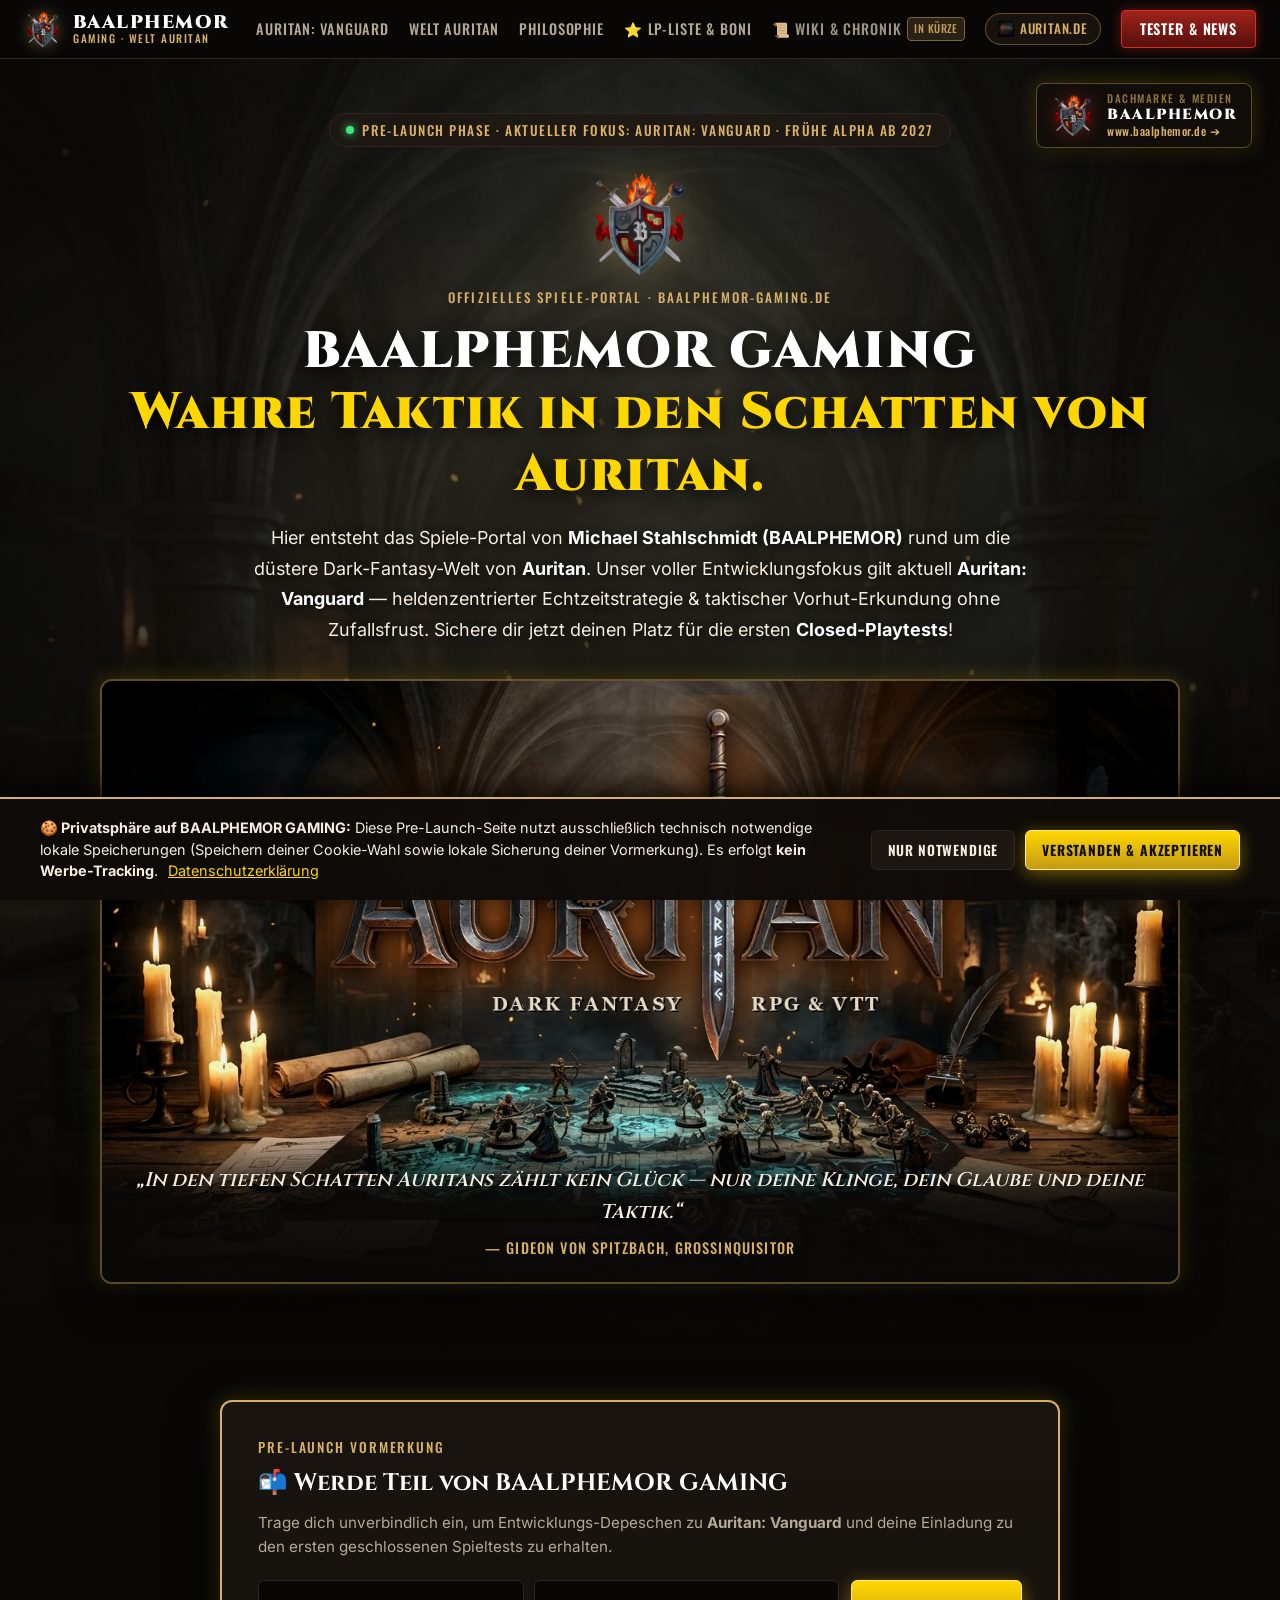
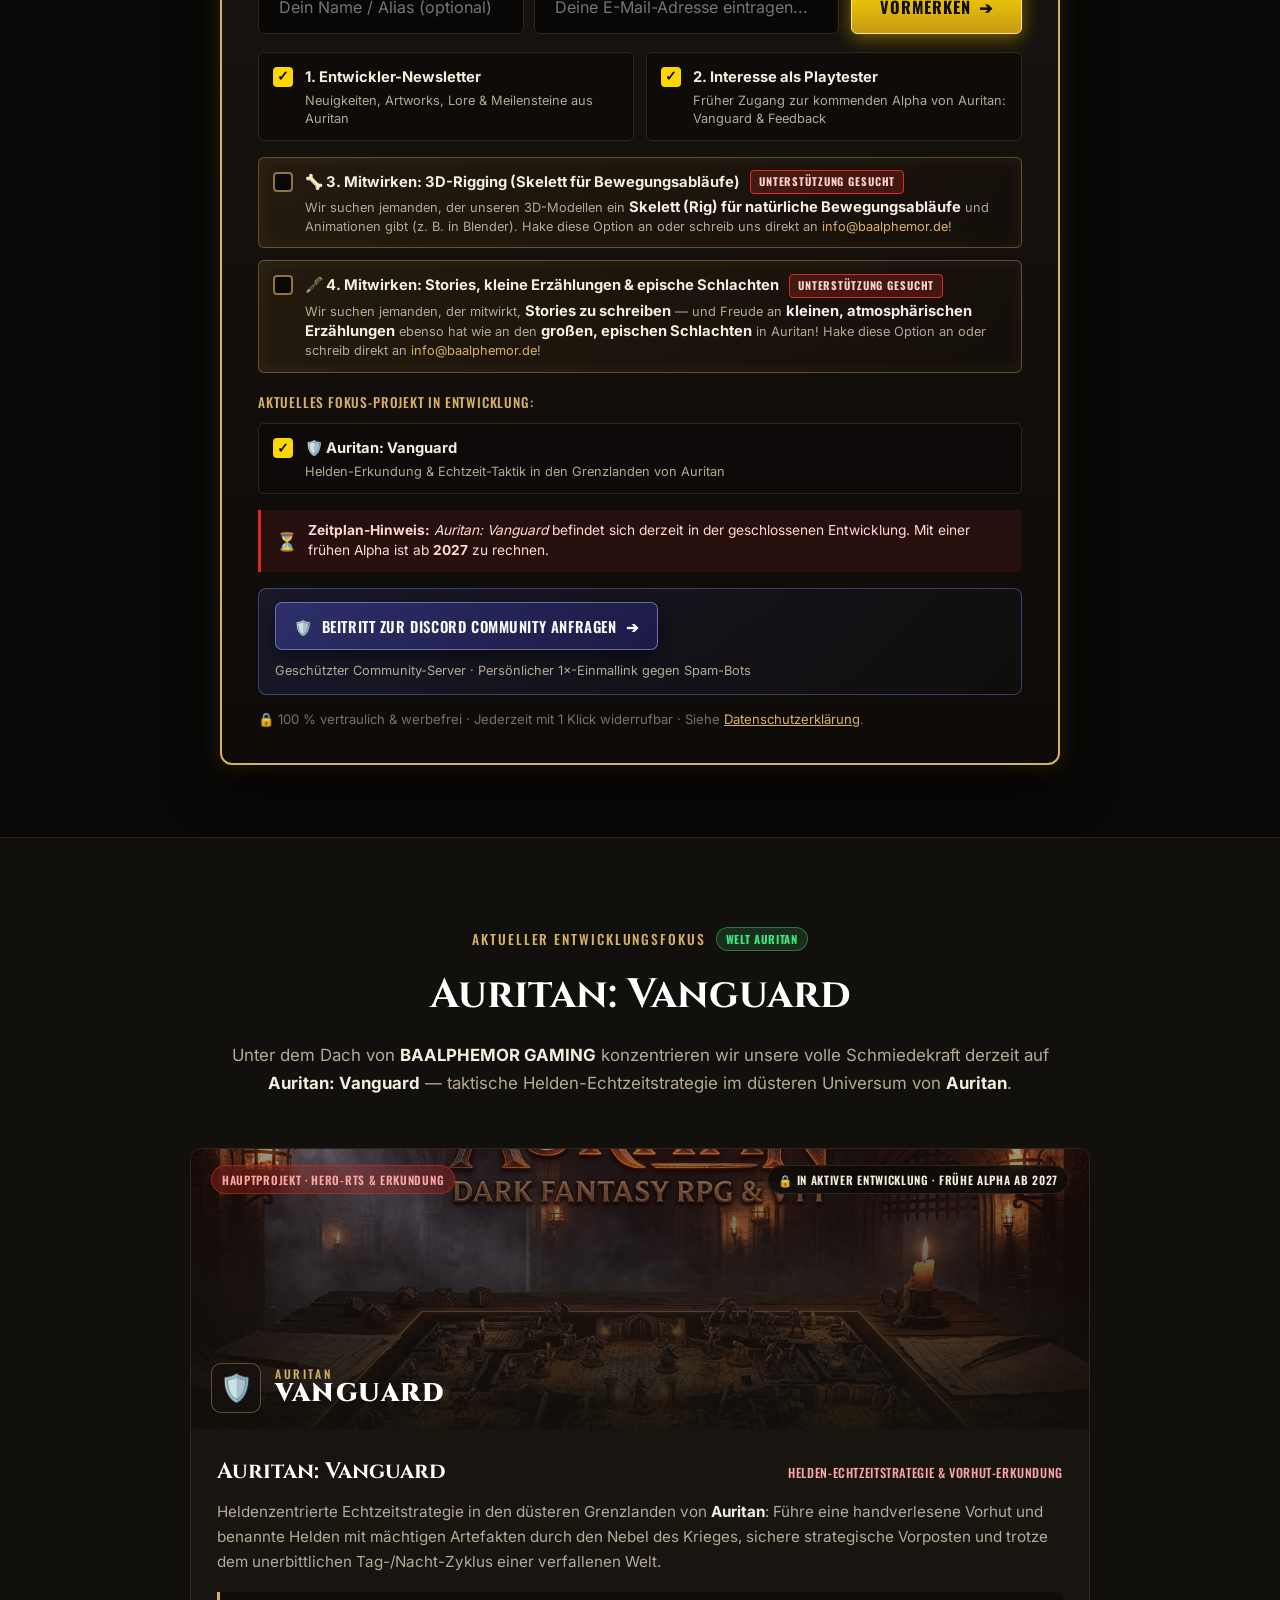
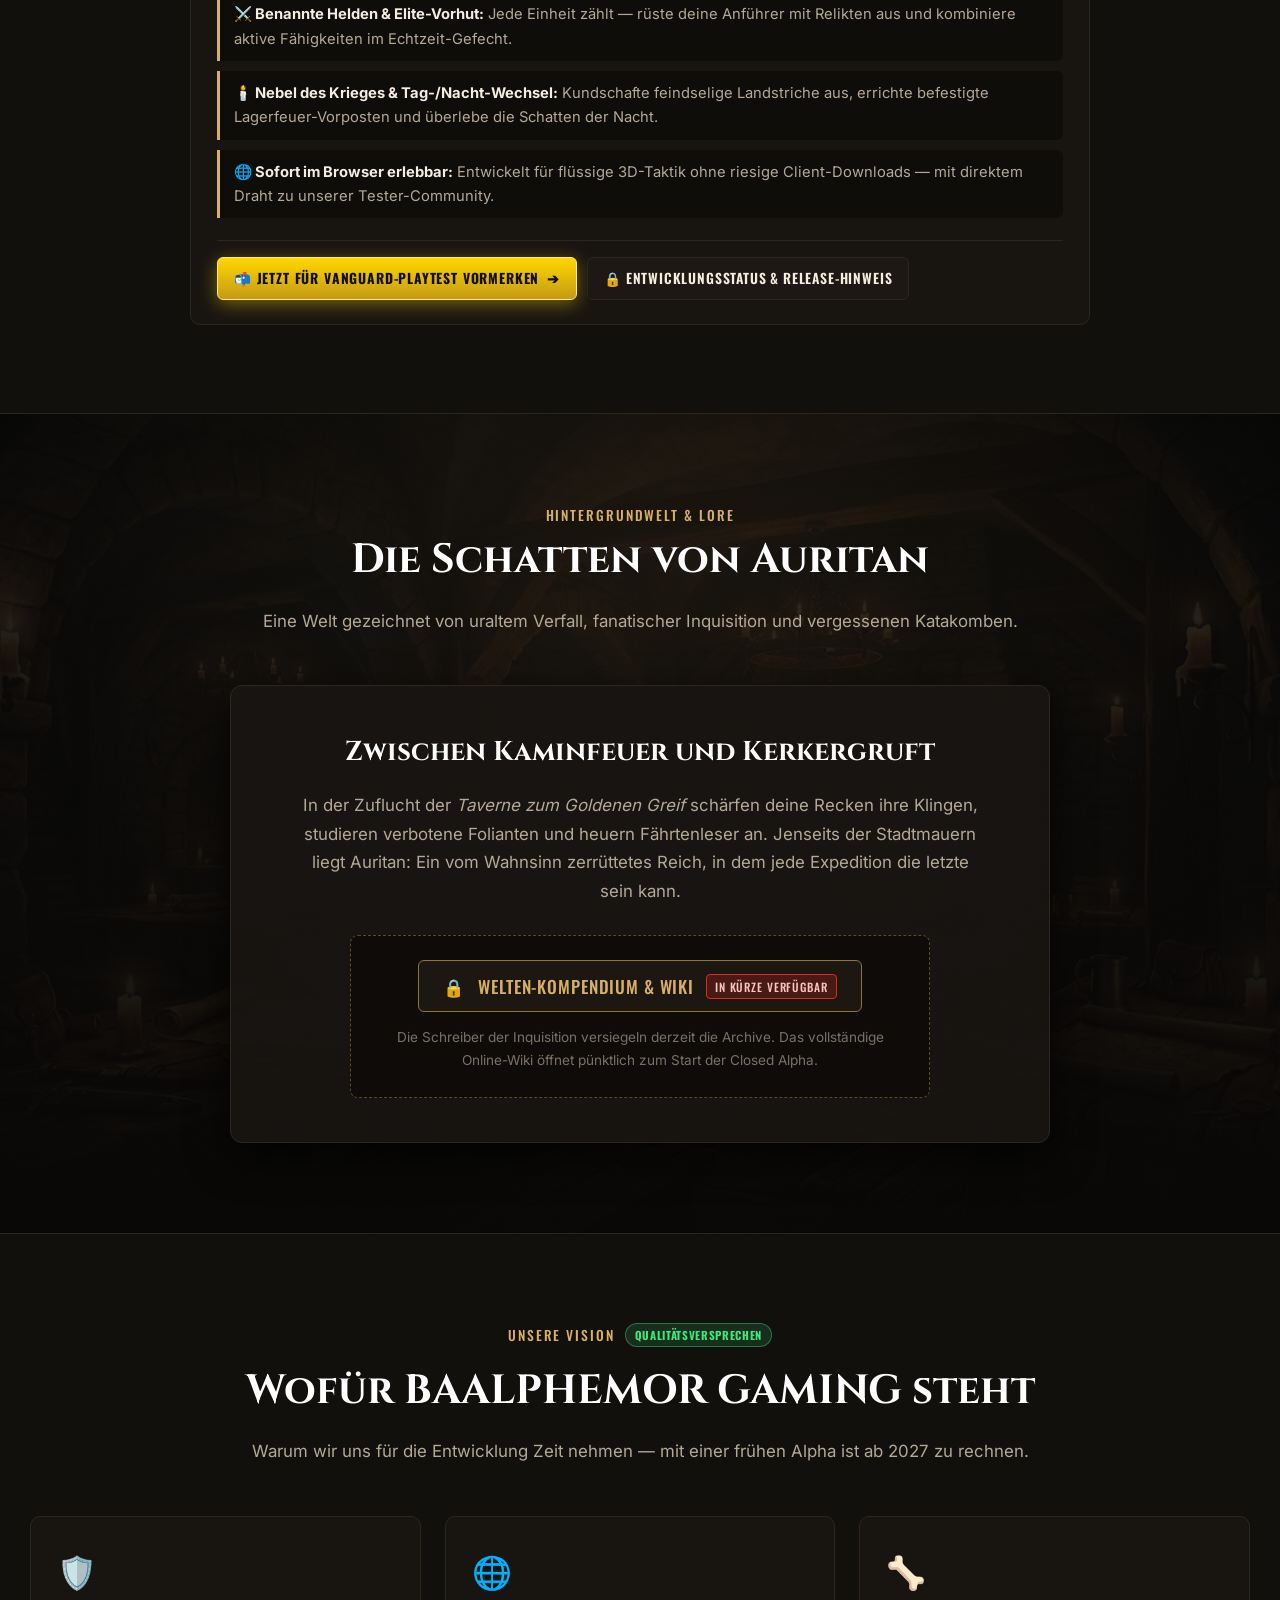
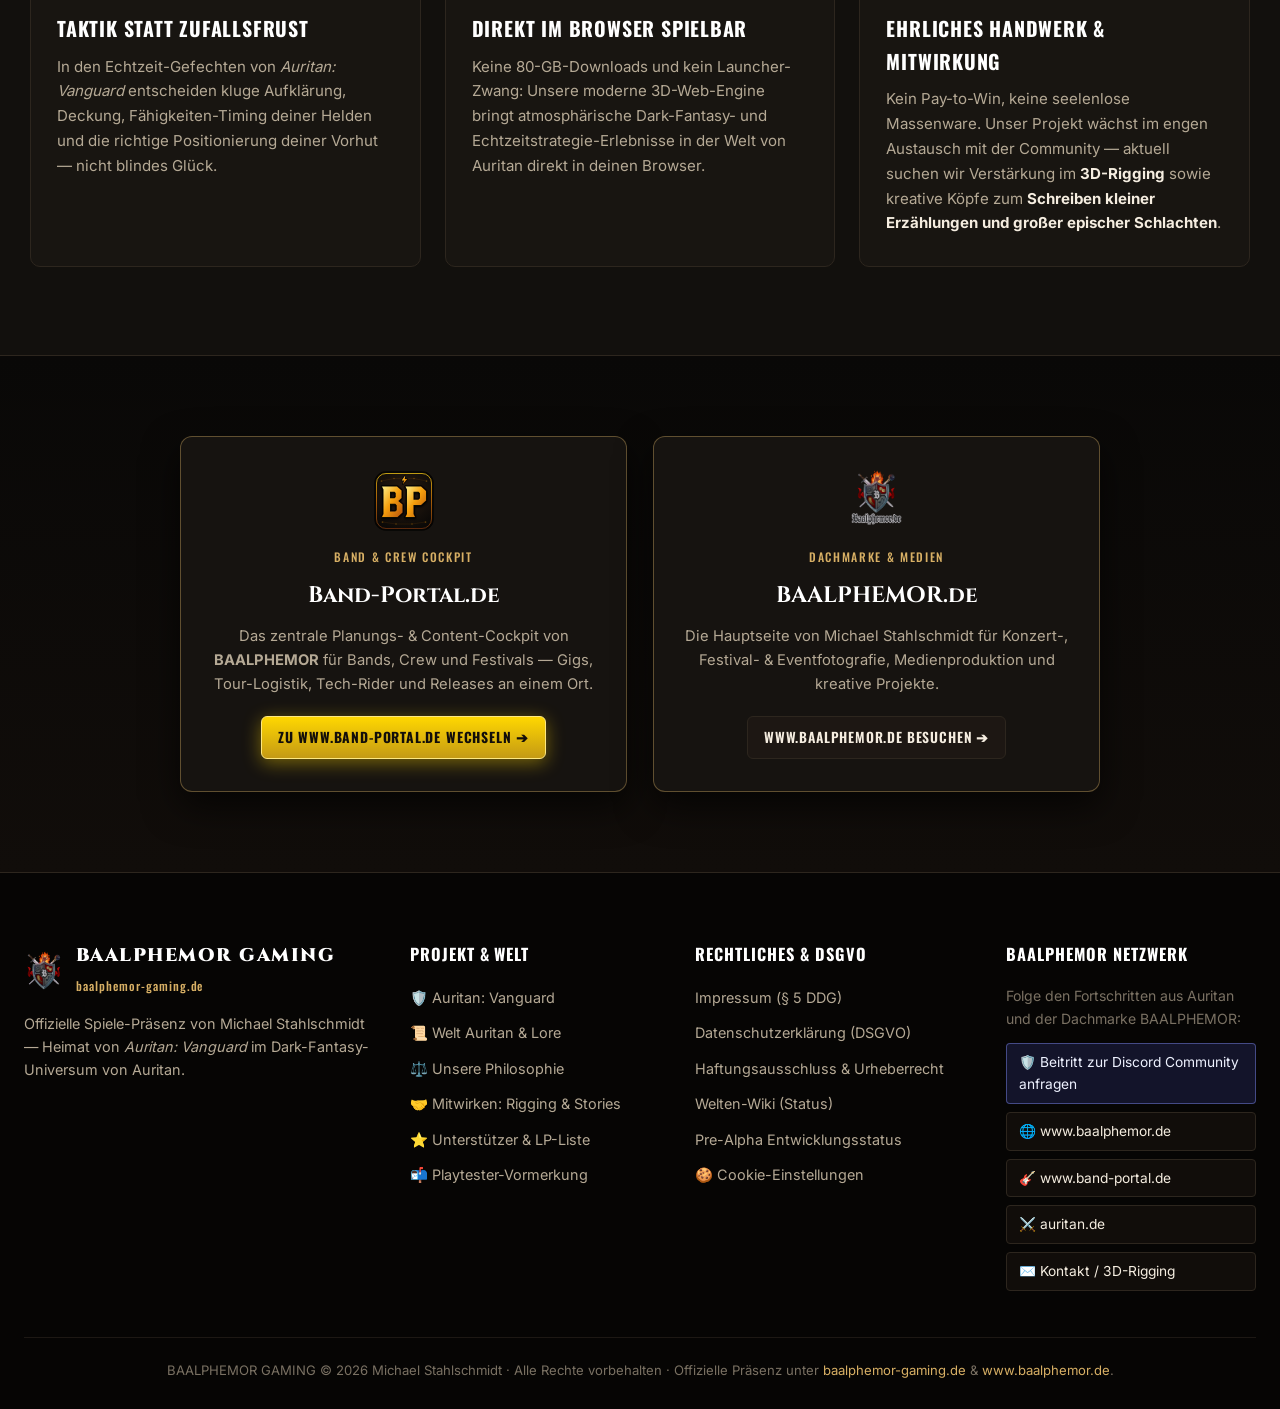
==== index.html @ a12144b7 "legal(ddg-dsgvo): full address, remove defunct EU-ODR, static /impressum & /datenschutz, local fonts" ====
<!DOCTYPE html>
<html lang="de">
<head>
  <meta charset="UTF-8">
  <meta name="viewport" content="width=device-width, initial-scale=1.0">
  <title>BAALPHEMOR GAMING — Offizielles Spiele-Portal | Auritan: Vanguard</title>
  <meta name="description" content="BAALPHEMOR GAMING ist die Indie-Spielemarke von Michael Stahlschmidt. Aktuell in Entwicklung: Auritan: Vanguard — Heldenzentrierte Echtzeitstrategie & Vorhut-Erkundung in der düsteren Welt Auritan. Außerdem gesucht: 3D-Rigging Unterstützung!">
  <meta name="keywords" content="BAALPHEMOR GAMING, BAALPHEMOR, Auritan, Auritan Vanguard, Dark Fantasy, Echtzeitstrategie, Hero-RTS, Taktik, 3D Rigging, Pre-Launch">
  
  <!-- Open Graph / Meta -->
  <meta property="og:type" content="website">
  <meta property="og:url" content="https://baalphemor-gaming.de">
  <meta property="og:title" content="BAALPHEMOR GAMING — Auritan: Vanguard | Dark Fantasy & Taktik">
  <meta property="og:description" content="Heldenzentrierte Echtzeitstrategie & Vorhut-Erkundung im düsteren Dark-Fantasy-Universum von Auritan. Mit einer frühen Alpha ist ab 2027 zu rechnen!">
  <meta property="og:image" content="assets/meta_cover_banner_v2.jpg">

  <link rel="icon" type="image/png" href="assets/balphemor_shield.png">
  <link rel="stylesheet" href="style.css?v=20261027_dc1">
  
  <!-- Google Fonts: Cinzel für Grimdark-Epik, Oswald für Markantes, Inter für Lesbarkeit -->
  <link rel="stylesheet" href="assets/fonts/fonts.css">
</head>
<body>

  <!-- Navigation (im einheitlichen Auritan-Grimdark-Stil) -->
  <header class="site-header">
    <div class="nav-container">
      <a href="#" class="brand-logo" title="BAALPHEMOR GAMING Startseite">
        <img src="assets/balphemor_shield.png" alt="BAALPHEMOR Schild" class="brand-shield-nav">
        <div class="brand-text-wrap">
          <span class="brand-title-main">BAALPHEMOR</span>
          <span class="brand-title-sub">GAMING · WELT AURITAN</span>
        </div>
      </a>

      <nav class="nav-links" id="desktop-nav">
        <a href="#projekte">Auritan: Vanguard</a>
        <a href="#welt">Welt Auritan</a>
        <a href="#vision">Philosophie</a>
        <a href="loyalitaet/">⭐ LP-Liste & Boni</a>
        <a href="#" id="nav-wiki-btn" class="nav-wiki-link" title="Archive noch versiegelt">
          📜 Wiki & Chronik <span class="badge-soon">In Kürze</span>
        </a>
        <a href="https://auritan.de" target="_blank" rel="noopener" class="nav-balphemor-pill" title="Begleitseite zur Welt Auritan öffnen">
          <img src="assets/auritan_logo.png" alt="Auritan" class="nav-pill-shield">
          <span>AURITAN.DE</span>
        </a>
        <a href="#alpha" class="nav-btn-highlight">Tester & News</a>
      </nav>

      <!-- Mobile Hamburger -->
      <button class="mobile-menu-toggle" id="mobile-menu-btn" aria-label="Menü öffnen">
        <span></span><span></span><span></span>
      </button>
    </div>
  </header>

  <!-- Mobile Drawer -->
  <div class="mobile-drawer" id="mobile-drawer">
    <nav class="mobile-nav-links">
      <a href="#projekte" class="mobile-link">🛡️ Auritan: Vanguard (Im Fokus)</a>
      <a href="#welt" class="mobile-link">Welt Auritan</a>
      <a href="#vision" class="mobile-link">Unsere Philosophie</a>
      <a href="loyalitaet/" class="mobile-link">⭐ Unterstützer & LP-Liste</a>
      <a href="#rigging-box" class="mobile-link">🤝 Mitwirken (3D-Rigging & Stories gesucht)</a>
      <a href="#" class="mobile-link" id="mobile-wiki-btn">📜 Wiki & Chronik (In Kürze)</a>
      <a href="https://auritan.de" target="_blank" rel="noopener" class="mobile-link balphemor-special">
        <img src="assets/auritan_logo.png" alt="Auritan" style="width:22px; vertical-align:middle; margin-right:8px;">
        Begleitseite auritan.de ➔
      </a>
      <a href="https://www.baalphemor.de" target="_blank" rel="noopener" class="mobile-link">
        🌐 Dachmarke www.baalphemor.de ➔
      </a>
      <a href="#alpha" class="btn-primary mobile-link" style="text-align:center; margin-top:12px;">Tester werden / Mitwirken</a>
      <a href="https://www.baalphemor.de/discord/?world=gaming&amp;from=baalphemor-gaming.de" target="_blank" rel="noopener noreferrer" class="btn-discord-request mobile-link" style="justify-content:center; margin-top:6px;">
        <span>🛡️ Beitritt zur Discord Community anfragen</span>
        <span class="btn-arrow">➔</span>
      </a>
    </nav>
  </div>

  <main>
    <!-- ========================================================
         HERO SECTION (Auritan-Hintergrundbild & zentrierte Optik)
         ======================================================== -->
    <section class="hero-section">
      <div class="hero-backdrop"></div>
      <div class="hero-overlay"></div>

      <!-- Dezentes, seitliches BAALPHEMOR Dachmarken-Siegel -->
      <aside class="side-balphemor-badge" aria-label="Dachmarke BAALPHEMOR">
        <a href="https://www.baalphemor.de" target="_blank" rel="noopener" class="side-badge-inner" title="Zur Dachmarke www.baalphemor.de">
          <img src="assets/balphemor_shield.png" alt="BAALPHEMOR Siegel" class="side-badge-shield">
          <div class="side-badge-text">
            <span class="side-badge-prefix">DACHMARKE & MEDIEN</span>
            <span class="side-badge-brand">BAALPHEMOR</span>
            <span class="side-badge-url">www.baalphemor.de ➔</span>
          </div>
        </a>
      </aside>

      <div class="hero-content">
        <div class="hero-status-pill">
          <span class="status-dot"></span> Pre-Launch Phase · Aktueller Fokus: Auritan: Vanguard · Frühe Alpha ab 2027
        </div>

        <div class="hero-branding-block">
          <img src="assets/balphemor_shield.png" alt="BAALPHEMOR GAMING Wappen" class="hero-crest-img">
          <p class="hero-kicker">OFFIZIELLES SPIELE-PORTAL · BAALPHEMOR-GAMING.DE</p>
        </div>

        <h1 class="hero-title">
          BAALPHEMOR GAMING<br>
          <span class="text-gold">Wahre Taktik in den Schatten von Auritan.</span>
        </h1>

        <p class="hero-lead">
          Hier entsteht das Spiele-Portal von <strong>Michael Stahlschmidt (BAALPHEMOR)</strong> rund um die düstere Dark-Fantasy-Welt von <strong>Auritan</strong>. 
          Unser voller Entwicklungsfokus gilt aktuell <strong>Auritan: Vanguard</strong> — heldenzentrierter Echtzeitstrategie & taktischer Vorhut-Erkundung ohne Zufallsfrust. 
          Sichere dir jetzt deinen Platz für die ersten <strong>Closed-Playtests</strong>!
        </p>

        <!-- Auritan Showcase Banner jetzt oben im Hero-Bereich (getauscht mit Anmelde-Panel) -->
        <div class="hero-showcase-wrap">
          <div class="showcase-frame">
            <img src="assets/meta_cover_banner_v2.jpg" alt="Auritan Dark Fantasy Showcase Banner" class="showcase-banner-img">
            <div class="showcase-caption">
              <p class="quote-text">„In den tiefen Schatten Auritans zählt kein Glück — nur deine Klinge, dein Glaube und deine Taktik.“</p>
              <span class="quote-author">— Gideon von Spitzbach, Großinquisitor</span>
            </div>
          </div>
        </div>
      </div>
    </section>

    <!-- ========================================================
         PRE-LAUNCH VORMERKUNG PANEL (GETAUSCHT UNTER DAS AURITAN BANNER)
         ======================================================== -->
    <section class="lead-capture-section">
      <div class="section-container">
        <!-- Primary Pre-Launch Vormerkung Box (inkl. 3D-Rigging Suche) -->
        <div class="lead-box" id="alpha">
          <div class="lead-box-header">
            <span class="section-kicker">PRE-LAUNCH VORMERKUNG</span>
            <h2>📬 Werde Teil von BAALPHEMOR GAMING</h2>
            <p>
              Trage dich unverbindlich ein, um Entwicklungs-Depeschen zu <strong>Auritan: Vanguard</strong> und deine Einladung zu den ersten geschlossenen Spieltests zu erhalten.
            </p>
          </div>

          <form class="lead-form" id="portal-signup-form">
            <div class="lead-input-row">
              <div class="lead-input-fields">
                <input type="text" id="portal-name-input" placeholder="Dein Name / Alias (optional)" autocomplete="name" maxlength="120">
                <input type="email" id="portal-email-input" placeholder="Deine E-Mail-Adresse eintragen..." required autocomplete="email">
              </div>
              <input type="text" name="website" id="portal-hp-website" tabindex="-1" autocomplete="off" aria-hidden="true" style="position:absolute; left:-9999px; opacity:0; pointer-events:none;">
              <button type="submit" class="btn-primary">
                <span>Vormerken</span>
                <span class="btn-arrow">➔</span>
              </button>
            </div>

            <!-- Die 2 Haupt-Optionen -->
            <div class="lead-options-grid">
              <label class="lead-option-label">
                <input type="checkbox" name="lead_type" value="Newsletter (Auritan-Depesche)" checked>
                <span class="custom-checkbox"></span>
                <span class="option-content">
                  <strong>1. Entwickler-Newsletter</strong>
                  <span class="option-desc">Neuigkeiten, Artworks, Lore & Meilensteine aus Auritan</span>
                </span>
              </label>

              <label class="lead-option-label">
                <input type="checkbox" name="lead_type" value="Closed-Playtester (Frühe Alpha ab 2027)" checked>
                <span class="custom-checkbox"></span>
                <span class="option-content">
                  <strong>2. Interesse als Playtester</strong>
                  <span class="option-desc">Früher Zugang zur kommenden Alpha von Auritan: Vanguard & Feedback</span>
                </span>
              </label>
            </div>

            <!-- Punkt 3 & 4: Mitwirken gesucht (3D-Rigging & Storywriting) -->
            <div class="rigging-callout-box" id="rigging-box">
              <div class="collab-stack">
                <label class="lead-option-label rigging-option-label">
                  <input type="checkbox" id="opt-rigging" name="lead_type" value="Mitwirken: 3D-Rigging (Skelett & Bewegungsabläufe)">
                  <span class="custom-checkbox"></span>
                  <span class="option-content">
                    <span class="rigging-title-row">
                      <strong>🦴 3. Mitwirken: 3D-Rigging (Skelett für Bewegungsabläufe)</strong>
                      <span class="rigging-badge">UNTERSTÜTZUNG GESUCHT</span>
                    </span>
                    <span class="option-desc">
                      Wir suchen jemanden, der unseren 3D-Modellen ein <strong>Skelett (Rig) für natürliche Bewegungsabläufe</strong> und Animationen gibt (z. B. in Blender). Hake diese Option an oder schreib uns direkt an <a href="mailto:info@baalphemor.de?subject=3D-Rigging%20Unterst%C3%BCtzung%20%E2%80%94%20BAALPHEMOR%20GAMING">info@baalphemor.de</a>!
                    </span>
                  </span>
                </label>

                <label class="lead-option-label rigging-option-label" id="story-box">
                  <input type="checkbox" id="opt-story" name="lead_type" value="Mitwirken: Stories, kleine Erzählungen & epische Schlachten">
                  <span class="custom-checkbox"></span>
                  <span class="option-content">
                    <span class="rigging-title-row">
                      <strong>🖋️ 4. Mitwirken: Stories, kleine Erzählungen & epische Schlachten</strong>
                      <span class="rigging-badge">UNTERSTÜTZUNG GESUCHT</span>
                    </span>
                    <span class="option-desc">
                      Wir suchen jemanden, der mitwirkt, <strong>Stories zu schreiben</strong> — und Freude an <strong>kleinen, atmosphärischen Erzählungen</strong> ebenso hat wie an den <strong>großen, epischen Schlachten</strong> in Auritan! Hake diese Option an oder schreib direkt an <a href="mailto:info@baalphemor.de?subject=Storywriting%20%26%20Erz%C3%A4hlungen%20%E2%80%94%20BAALPHEMOR%20GAMING">info@baalphemor.de</a>!
                    </span>
                  </span>
                </label>
              </div>

              <div class="rigging-details-wrap" id="rigging-details-wrap">
                <input type="text" id="portal-rigging-note" placeholder="Optional: Kurze Notiz (z. B. Blender-Rigging, liebste Story-Themen, Leseprobe oder Portfolio-Link)...">
              </div>
            </div>

            <!-- Aktuelles Fokus-Projekt (weitere Auritan-Titel vorerst ausgeblendet) -->
            <p class="lead-sublabel">Aktuelles Fokus-Projekt in Entwicklung:</p>
            <div class="lead-options-single">
              <!-- VORERST AUSGEBLENDET (für spätere Phasen im Code erhalten):
              <label class="lead-option-label">
                <input type="checkbox" name="game_interest" value="Auritan: Grid of Fate">
                <span class="custom-checkbox"></span>
                <span class="option-content">
                  <strong>⚔️ Auritan: Grid of Fate</strong>
                  <span class="option-desc">Taktisches Hex-Rollenspiel (2W12)</span>
                </span>
              </label>

              <label class="lead-option-label">
                <input type="checkbox" name="game_interest" value="Auritan: Broadside">
                <span class="custom-checkbox"></span>
                <span class="option-content">
                  <strong>⚓ Auritan: Broadside</strong>
                  <span class="option-desc">Eigenständiges Seekriegs- & Flottenspiel</span>
                </span>
              </label>

              <label class="lead-option-label">
                <input type="checkbox" name="game_interest" value="Auritan: Empires">
                <span class="custom-checkbox"></span>
                <span class="option-content">
                  <strong>🏰 Auritan: Empires</strong>
                  <span class="option-desc">4X Imperienbau & Regiments-Schlachten</span>
                </span>
              </label>
              -->

              <label class="lead-option-label">
                <input type="checkbox" name="game_interest" value="Auritan: Vanguard" checked>
                <span class="custom-checkbox"></span>
                <span class="option-content">
                  <strong>🛡️ Auritan: Vanguard</strong>
                  <span class="option-desc">Helden-Erkundung & Echtzeit-Taktik in den Grenzlanden von Auritan</span>
                </span>
              </label>
            </div>

            <div class="tester-timeline-notice">
              <span class="notice-icon">⏳</span>
              <span class="notice-text">
                <strong>Zeitplan-Hinweis:</strong> <em>Auritan: Vanguard</em> befindet sich derzeit in der geschlossenen Entwicklung. Mit einer frühen Alpha ist ab <strong>2027</strong> zu rechnen.
              </span>
            </div>

            <div class="lead-discord-cta-row">
              <a href="https://www.baalphemor.de/discord/?world=gaming&amp;from=baalphemor-gaming.de" target="_blank" rel="noopener noreferrer" id="portal-discord-request-btn" class="btn-discord-request">
                <span class="discord-btn-shield">🛡️</span>
                <span>Beitritt zur Discord Community anfragen</span>
                <span class="btn-arrow">➔</span>
              </a>
              <span class="lead-discord-hint">Geschützter Community-Server · Persönlicher 1×-Einmallink gegen Spam-Bots</span>
            </div>

            <p class="lead-footnote">
              🔒 100 % vertraulich & werbefrei · Jederzeit mit 1 Klick widerrufbar · Siehe <a href="#" class="modal-trigger" data-modal="modal-datenschutz">Datenschutzerklärung</a>.
            </p>
            <div class="lead-feedback" id="portal-lead-feedback" role="alert" aria-live="polite"></div>
          </form>
        </div>
      </div>
    </section>

    <!-- ========================================================
         SECTION 1: FOKUS-SPIEL — AURITAN: VANGUARD
         (Grid of Fate, Broadside & Empires vorerst ausgeblendet)
         ======================================================== -->
    <section class="portfolio-section" id="projekte">
      <div class="section-container">
        <div class="section-header">
          <div class="section-kicker-row">
            <span class="section-kicker">AKTUELLER ENTWICKLUNGSFOKUS</span>
            <span class="status-pill-active">Welt Auritan</span>
          </div>
          <h2>Auritan: Vanguard</h2>
          <p class="section-lead">
            Unter dem Dach von <strong>BAALPHEMOR GAMING</strong> konzentrieren wir unsere volle Schmiedekraft derzeit auf <strong>Auritan: Vanguard</strong> — taktische Helden-Echtzeitstrategie im düsteren Universum von <strong>Auritan</strong>.
          </p>
        </div>

        <div class="games-bento-grid single-focus-grid">
          <!-- VORERST AUSGEBLENDET (Grid of Fate, Broadside & Empires bleiben im Code für später erhalten):

          <article class="game-bento-card is-featured" id="game-grid-of-fate">
            <div class="game-card-visual" style="background-image: url('assets/meta_cover_banner_v2.jpg');">
              <div class="game-visual-overlay"></div>
              <div class="game-top-badges">
                <span class="game-pill pill-gold">PROJEKT #1 · TAKTIK-TTRPG</span>
                <span class="game-pill pill-status">🔒 Pre-Alpha · Frühe Alpha ab 2027</span>
              </div>
              <div class="game-visual-brand">
                <img src="assets/auritan_wordmark_master.png" alt="Auritan: Grid of Fate" class="game-wordmark">
                <span class="game-subtitle-tag">GRID OF FATE</span>
              </div>
            </div>
            <div class="game-card-body">
              <div class="game-title-row">
                <h3>Auritan: Grid of Fate</h3>
                <span class="genre-tag">Grimdark Squad-RPG & Hex-Taktik</span>
              </div>
              <p class="game-desc">
                Das taktische Flaggschiff-Rollenspiel in den Schatten von <strong>Auritan</strong>. Statt chaotischem W20-Zufall entscheidet eine mathematisch balancierte <strong>2W12-Glockenkurve</strong> mit Erfolgsgraden, präziser Positionierung und treuen Gefolgsleuten.
              </p>
              <div class="game-card-actions">
                <a href="https://auritan.de" target="_blank" rel="noopener" class="btn-primary btn-sm">
                  <span>2W12-Probe auf auritan.de testen</span>
                  <span>➔</span>
                </a>
                <a href="#alpha" class="btn-secondary btn-sm">📬 Als Tester vormerken</a>
              </div>
            </div>
          </article>

          <article class="game-bento-card is-featured" id="broadside">
            <div class="game-card-visual visual-nautical" style="background-image: url('assets/auritan_tabletop_clean_bg.jpg');">
              <div class="game-visual-overlay overlay-nautical"></div>
              <div class="game-top-badges">
                <span class="game-pill pill-cyan">PROJEKT #2 · EIGENSTÄNDIGER SEEKRIEG</span>
                <span class="game-pill pill-status">🔒 In Entwicklung · Noch unter Verschluss</span>
              </div>
              <div class="game-visual-brand">
                <div class="broadside-emblem">⚓</div>
                <div class="broadside-title-stack">
                  <span class="broadside-super">AURITAN</span>
                  <span class="broadside-main">BROADSIDE</span>
                </div>
              </div>
            </div>
            <div class="game-card-body">
              <div class="game-title-row">
                <h3>Auritan: Broadside</h3>
                <span class="genre-tag tag-cyan-text">Maritime Flottenschlachten & Seekrieg</span>
              </div>
              <p class="game-desc">
                <strong>Eigenständiges Flottentaktik-Spiel auf den Meeren von Auritan:</strong> Übernimm das Kommando über schwere Linienschiffe, Ramm-Galeeren und Arkan-Kreuzer in intensiven Seegefechten mit donnernden Breitseiten, Wind-Manövern und Kaperkommandos.
              </p>
              <div class="game-card-actions">
                <button type="button" class="btn-secondary btn-sm locked-portal-trigger">🔒 Entwicklungsstatus & Release-Hinweis</button>
                <a href="#alpha" class="btn-outline-gold btn-sm">📬 Für Flotten-Playtest vormerken</a>
              </div>
            </div>
          </article>

          <article class="game-bento-card" id="empires">
            <div class="game-card-visual visual-empires" style="background-image: url('assets/bg_camp_tavern.png');">
              <div class="game-visual-overlay overlay-empires"></div>
              <div class="game-top-badges">
                <span class="game-pill pill-emerald">PROJEKT #3 · 4X STRATEGIE & ARMEEBAU</span>
                <span class="game-pill pill-status">🔒 In Entwicklung · Noch unter Verschluss</span>
              </div>
              <div class="game-visual-brand">
                <div class="broadside-emblem">🏰</div>
                <div class="broadside-title-stack">
                  <span class="broadside-super">AURITAN</span>
                  <span class="broadside-main">EMPIRES</span>
                </div>
              </div>
            </div>
            <div class="game-card-body">
              <div class="game-title-row">
                <h3>Auritan: Empires</h3>
                <span class="genre-tag tag-emerald-text">4X Imperienbau & Regiments-Schlachten</span>
              </div>
              <p class="game-desc">
                Das große Aufbau- und Strategiespiel im <strong>Auritan</strong>-Universum: Lass deine Festungsstädte organisch über die Landkarte wachsen, rüste eigene Regimenter mit Offizieren und Bannern aus und führe sie in taktische Feldschlachten.
              </p>
              <div class="game-card-actions">
                <button type="button" class="btn-secondary btn-sm locked-portal-trigger">🔒 Entwicklungsstatus & Release-Hinweis</button>
                <a href="#alpha" class="btn-outline-gold btn-sm">📬 Für Strategie-Playtest vormerken</a>
              </div>
            </div>
          </article>
          -->

          <!-- AKTIVES HAUPTPROJEKT: AURITAN: VANGUARD -->
          <article class="game-bento-card is-featured vanguard-spotlight-card" id="vanguard">
            <div class="game-card-visual visual-rts" style="background-image: url('assets/meta_cover_banner.png');">
              <div class="game-visual-overlay overlay-crimson"></div>
              <div class="game-top-badges">
                <span class="game-pill pill-crimson">HAUPTPROJEKT · HERO-RTS & ERKUNDUNG</span>
                <span class="game-pill pill-status">🔒 In aktiver Entwicklung · Frühe Alpha ab 2027</span>
              </div>
              <div class="game-visual-brand">
                <div class="broadside-emblem">🛡️</div>
                <div class="broadside-title-stack">
                  <span class="broadside-super">AURITAN</span>
                  <span class="broadside-main">VANGUARD</span>
                </div>
              </div>
            </div>

            <div class="game-card-body">
              <div class="game-title-row">
                <h3>Auritan: Vanguard</h3>
                <span class="genre-tag tag-crimson-text">Helden-Echtzeitstrategie & Vorhut-Erkundung</span>
              </div>
              <p class="game-desc">
                Heldenzentrierte Echtzeitstrategie in den düsteren Grenzlanden von <strong>Auritan</strong>: Führe eine handverlesene Vorhut und benannte Helden mit mächtigen Artefakten durch den Nebel des Krieges, sichere strategische Vorposten und trotze dem unerbittlichen Tag-/Nacht-Zyklus einer verfallenen Welt.
              </p>

              <ul class="vanguard-pillars-list">
                <li><strong>⚔️ Benannte Helden & Elite-Vorhut:</strong> Jede Einheit zählt — rüste deine Anführer mit Relikten aus und kombiniere aktive Fähigkeiten im Echtzeit-Gefecht.</li>
                <li><strong>🕯️ Nebel des Krieges & Tag-/Nacht-Wechsel:</strong> Kundschafte feindselige Landstriche aus, errichte befestigte Lagerfeuer-Vorposten und überlebe die Schatten der Nacht.</li>
                <li><strong>🌐 Sofort im Browser erlebbar:</strong> Entwickelt für flüssige 3D-Taktik ohne riesige Client-Downloads — mit direktem Draht zu unserer Tester-Community.</li>
              </ul>

              <div class="game-card-actions">
                <a href="#alpha" class="btn-primary btn-sm">
                  <span>📬 Jetzt für Vanguard-Playtest vormerken</span>
                  <span>➔</span>
                </a>
                <button type="button" class="btn-secondary btn-sm locked-portal-trigger">
                  🔒 Entwicklungsstatus & Release-Hinweis
                </button>
              </div>
            </div>
          </article>
        </div>
      </div>
    </section>

    <!-- ========================================================
         HINTERGRUNDWELT & LORE (DIE SCHATTEN VON AURITAN)
         ======================================================== -->
    <section class="hub-preview-section" id="welt">
      <div class="section-container">
        <div class="section-header">
          <p class="section-kicker">Hintergrundwelt & Lore</p>
          <h2>Die Schatten von Auritan</h2>
          <p class="section-lead">Eine Welt gezeichnet von uraltem Verfall, fanatischer Inquisition und vergessenen Katakomben.</p>
        </div>

        <div class="hub-preview-card">
          <div class="hub-text">
            <h3>Zwischen Kaminfeuer und Kerkergruft</h3>
            <p>
              In der Zuflucht der <em>Taverne zum Goldenen Greif</em> schärfen deine Recken ihre Klingen, studieren verbotene Folianten und heuern Fährtenleser an. 
              Jenseits der Stadtmauern liegt Auritan: Ein vom Wahnsinn zerrüttetes Reich, in dem jede Expedition die letzte sein kann.
            </p>
            
            <div class="wiki-action-block">
              <button type="button" class="btn-wiki-locked" id="wiki-teaser-btn">
                <span class="lock-icon">🔒</span>
                <span>Welten-Kompendium & Wiki</span>
                <span class="locked-tag">In Kürze verfügbar</span>
              </button>
              <p class="wiki-subtext">Die Schreiber der Inquisition versiegeln derzeit die Archive. Das vollständige Online-Wiki öffnet pünktlich zum Start der Closed Alpha.</p>
            </div>
          </div>
        </div>
      </div>
    </section>

    <!-- ========================================================
         SECTION 3: UNSERE PHILOSOPHIE (WARUM BAALPHEMOR GAMING?)
         ======================================================== -->
    <section class="manifest-section" id="vision">
      <div class="section-container">
        <div class="section-header">
          <div class="section-kicker-row">
            <span class="section-kicker">UNSERE VISION</span>
            <span class="status-pill-active">Qualitätsversprechen</span>
          </div>
          <h2>Wofür BAALPHEMOR GAMING steht</h2>
          <p class="section-lead">
            Warum wir uns für die Entwicklung Zeit nehmen — mit einer frühen Alpha ist ab 2027 zu rechnen.
          </p>
        </div>

        <div class="laws-grid-3">
          <article class="law-card">
            <span class="law-number">🛡️</span>
            <h3>Taktik statt Zufallsfrust</h3>
            <p>
              In den Echtzeit-Gefechten von <em>Auritan: Vanguard</em> entscheiden kluge Aufklärung, Deckung, Fähigkeiten-Timing deiner Helden und die richtige Positionierung deiner Vorhut — nicht blindes Glück.
            </p>
          </article>

          <article class="law-card">
            <span class="law-number">🌐</span>
            <h3>Direkt im Browser spielbar</h3>
            <p>
              Keine 80-GB-Downloads und kein Launcher-Zwang: Unsere moderne 3D-Web-Engine bringt atmosphärische Dark-Fantasy- und Echtzeitstrategie-Erlebnisse in der Welt von Auritan direkt in deinen Browser.
            </p>
          </article>

          <article class="law-card">
            <span class="law-number">🦴</span>
            <h3>Ehrliches Handwerk & Mitwirkung</h3>
            <p>
              Kein Pay-to-Win, keine seelenlose Massenware. Unser Projekt wächst im engen Austausch mit der Community — aktuell suchen wir Verstärkung im <strong>3D-Rigging</strong> sowie kreative Köpfe zum <strong>Schreiben kleiner Erzählungen und großer epischer Schlachten</strong>.
            </p>
          </article>
        </div>
      </div>
    </section>

    <!-- ========================================================
         SECTION 4: DAS BAALPHEMOR ÖKOSYSTEM
         ======================================================== -->
    <section class="umbrella-section">
      <div class="section-container">
        <div class="ecosystem-cards-grid">
          <div class="eco-showcase-card">
            <img src="assets/band_portal_logo.svg" alt="Band-Portal.de" class="eco-card-logo">
            <span class="eco-card-tag">BAND & CREW COCKPIT</span>
            <h3>Band-Portal.de</h3>
            <p>Das zentrale Planungs- & Content-Cockpit von <strong>BAALPHEMOR</strong> für Bands, Crew und Festivals — Gigs, Tour-Logistik, Tech-Rider und Releases an einem Ort.</p>
            <a href="https://www.band-portal.de" target="_blank" rel="noopener" class="btn-primary btn-sm">Zu www.band-portal.de wechseln ➔</a>
          </div>

          <div class="eco-showcase-card">
            <img src="assets/balphemor_de_logo.png" alt="BAALPHEMOR.de" class="eco-card-logo">
            <span class="eco-card-tag">DACHMARKE & MEDIEN</span>
            <h3>BAALPHEMOR.de</h3>
            <p>Die Hauptseite von Michael Stahlschmidt für Konzert-, Festival- & Eventfotografie, Medienproduktion und kreative Projekte.</p>
            <a href="https://www.baalphemor.de" target="_blank" rel="noopener" class="btn-secondary btn-sm">www.baalphemor.de besuchen ➔</a>
          </div>
        </div>
      </div>
    </section>
  </main>

  <!-- ========================================================
       FOOTER MIT RECHTLICHER ABSICHERUNG
       ======================================================== -->
  <footer class="site-footer">
    <div class="footer-container">
      <div class="footer-col brand-col">
        <div class="footer-brand">
          <img src="assets/balphemor_shield.png" alt="BAALPHEMOR GAMING" class="footer-logo">
          <div>
            <span class="footer-brand-title">BAALPHEMOR GAMING</span>
            <span class="footer-brand-sub">baalphemor-gaming.de</span>
          </div>
        </div>
        <p class="footer-tagline">
          Offizielle Spiele-Präsenz von Michael Stahlschmidt — Heimat von <em>Auritan: Vanguard</em> im Dark-Fantasy-Universum von Auritan.
        </p>
      </div>

      <div class="footer-col">
        <h4>Projekt & Welt</h4>
        <ul class="footer-nav">
          <!-- Vorerst ausgeblendet: Grid of Fate, Broadside, Empires -->
          <li><a href="#vanguard">🛡️ Auritan: Vanguard</a></li>
          <li><a href="#welt">📜 Welt Auritan & Lore</a></li>
          <li><a href="#vision">⚖️ Unsere Philosophie</a></li>
          <li><a href="#rigging-box">🤝 Mitwirken: Rigging & Stories</a></li>
          <li><a href="loyalitaet/">⭐ Unterstützer & LP-Liste</a></li>
          <li><a href="#alpha">📬 Playtester-Vormerkung</a></li>
        </ul>
      </div>

      <div class="footer-col">
        <h4>Rechtliches & DSGVO</h4>
        <ul class="footer-nav">
          <li><a href="#" class="modal-trigger" data-modal="modal-impressum">Impressum (§ 5 DDG)</a></li>
          <li><a href="#" class="modal-trigger" data-modal="modal-datenschutz">Datenschutzerklärung (DSGVO)</a></li>
          <li><a href="#" class="modal-trigger" data-modal="modal-disclaimer">Haftungsausschluss & Urheberrecht</a></li>
          <li><a href="#" class="open-wiki-modal-link">Welten-Wiki (Status)</a></li>
          <li><a href="#" class="locked-portal-trigger">Pre-Alpha Entwicklungsstatus</a></li>
          <li><a href="#" id="open-cookie-settings-btn">🍪 Cookie-Einstellungen</a></li>
        </ul>
      </div>

      <div class="footer-col">
        <h4>BAALPHEMOR Netzwerk</h4>
        <p class="footer-subtext">Folge den Fortschritten aus Auritan und der Dachmarke BAALPHEMOR:</p>
        <div class="footer-social-links">
          <a href="https://www.baalphemor.de/discord/?world=gaming&amp;from=baalphemor-gaming.de" target="_blank" rel="noopener noreferrer" class="footer-pill-link footer-pill-discord">🛡️ Beitritt zur Discord Community anfragen</a>
          <a href="https://www.baalphemor.de" target="_blank" rel="noopener" class="footer-pill-link">🌐 www.baalphemor.de</a>
          <a href="https://www.band-portal.de" target="_blank" rel="noopener" class="footer-pill-link">🎸 www.band-portal.de</a>
          <a href="https://auritan.de" target="_blank" rel="noopener" class="footer-pill-link">⚔️ auritan.de</a>
          <a href="mailto:info@baalphemor.de?subject=3D-Rigging%20Unterst%C3%BCtzung%20%E2%80%94%20BAALPHEMOR%20GAMING" class="footer-pill-link">✉️ Kontakt / 3D-Rigging</a>
        </div>
      </div>
    </div>

    <div class="footer-bottom">
      <div class="footer-bottom-inner">
        <p>BAALPHEMOR GAMING © 2026 Michael Stahlschmidt · Alle Rechte vorbehalten · Offizielle Präsenz unter <a href="https://baalphemor-gaming.de">baalphemor-gaming.de</a> & <a href="https://www.baalphemor.de" target="_blank" rel="noopener">www.baalphemor.de</a>.</p>
      </div>
    </div>
  </footer>

  <!-- ========================================================
       MODALS: PRE-LAUNCH HINWEIS, WIKI-ARCHIVE & RECHTLICHES
       ======================================================== -->

  <!-- Modal: Pre-Launch / Noch keine Spiele veröffentlicht -->
  <div class="modal-overlay" id="modal-locked-portal" role="dialog" aria-modal="true" aria-labelledby="modal-locked-title">
    <div class="modal-card">
      <div class="modal-header">
        <h3 id="modal-locked-title">🔒 Auritan: Vanguard noch in der Pre-Launch-Phase</h3>
        <button class="modal-close" aria-label="Schließen">&times;</button>
      </div>
      <div class="modal-body">
        <div style="text-align: center; margin-bottom: 18px;">
          <img src="assets/balphemor_shield.png" alt="BAALPHEMOR Siegel" style="width: 76px; filter: drop-shadow(0 0 12px rgba(232, 194, 122, 0.5));">
        </div>
        <p>
          <strong>Halt ein, Kommandant!</strong> Unser aktuelles Hauptprojekt <strong>Auritan: Vanguard</strong> unter dem Dach von <strong>BAALPHEMOR GAMING</strong> befindet sich derzeit in der geschlossenen Entwicklung und ist noch nicht öffentlich spielbar.
        </p>
        <p style="margin-top: 12px;">
          Mit einer frühen Alpha für ausgewählte Playtester ist ab <strong>2027</strong> zu rechnen. Trage dich jetzt unverbindlich in die Vormerkliste ein, um rechtzeitig deine Einladung zu erhalten!
        </p>
        <div style="text-align:center; margin-top:22px; display:flex; flex-direction:column; align-items:center; gap:10px;">
          <a href="#alpha" class="btn-primary modal-action-btn">Jetzt als Playtester vormerken ➔</a>
          <a href="https://www.baalphemor.de/discord/?world=gaming&amp;from=baalphemor-gaming.de" target="_blank" rel="noopener noreferrer" class="btn-discord-request">
            <span class="discord-btn-shield">🛡️</span>
            <span>Beitritt zur Discord Community anfragen</span>
            <span class="btn-arrow">➔</span>
          </a>
        </div>
      </div>
    </div>
  </div>

  <!-- Modal: Archive von Auritan versiegelt (Wiki & Chronik) -->
  <div class="modal-overlay" id="modal-wiki-notice" role="dialog" aria-modal="true" aria-labelledby="modal-wiki-notice-title">
    <div class="modal-card">
      <div class="modal-header">
        <h3 id="modal-wiki-notice-title">📜 Archive von Auritan versiegelt</h3>
        <button class="modal-close" aria-label="Schließen">&times;</button>
      </div>
      <div class="modal-body">
        <div style="text-align: center; margin-bottom: 20px;">
          <img src="assets/auritan_logo.png" alt="Auritan Siegel" style="width: 80px; filter: drop-shadow(0 0 10px rgba(232, 194, 122, 0.5));">
        </div>
        <p>
          <strong>Halt ein, Wanderer!</strong> Die Folianten und Chroniken der Inquisition werden derzeit von den Archivaren überarbeitet.
        </p>
        <p>
          Das offizielle <strong>Online-Kompendium & Welten-Wiki</strong> zu Helden, Fraktionen, Vorhut-Einheiten, Bestiarium und der Geschichte von <strong>Auritan</strong> wird pünktlich zum Start der <strong>Closed Alpha</strong> freigeschaltet.
        </p>
        <p style="margin-top: 16px;">
          Trage dich in die Vormerkung ein (mit einer frühen Alpha ist ab 2027 zu rechnen), um als einer der Ersten Zugriff auf die Archive zu erhalten.
        </p>
        <div style="text-align:center; margin-top:24px; display:flex; flex-direction:column; align-items:center; gap:10px;">
          <a href="#alpha" class="btn-primary modal-action-btn">Jetzt vormerken ➔</a>
          <a href="https://www.baalphemor.de/discord/?world=gaming&amp;from=baalphemor-gaming.de" target="_blank" rel="noopener noreferrer" class="btn-discord-request">
            <span class="discord-btn-shield">🛡️</span>
            <span>Beitritt zur Discord Community anfragen</span>
            <span class="btn-arrow">➔</span>
          </a>
        </div>
      </div>
    </div>
  </div>

  <!-- Modal 1: Impressum -->
  <div class="modal-overlay" id="modal-impressum" role="dialog" aria-modal="true" aria-labelledby="modal-impressum-title">
    <div class="modal-card">
      <div class="modal-header">
        <h3 id="modal-impressum-title">Impressum</h3>
        <button class="modal-close" aria-label="Schließen">&times;</button>
      </div>
      <div class="modal-body">
        <p class="legal-stand" style="color: var(--text-muted); font-size: 0.9rem; margin-bottom: 1rem;">Stand: 27. Oktober 2026</p>
        <h4>Angaben gemäß § 5 DDG (Digitale-Dienste-Gesetz):</h4>
        <p>
          <strong>Michael Stahlschmidt</strong> (BAALPHEMOR)<br>
          Limbecker Straße 13<br>
          44388 Dortmund<br>
          Deutschland
        </p>

        <h4>Kontakt:</h4>
        <p>
          Telefon: <a href="tel:+491704003003">+49 170 4003003</a><br>
          E-Mail: <a href="mailto:info@baalphemor.de">info@baalphemor.de</a><br>
          Web: <a href="https://www.baalphemor.de" target="_blank" rel="noopener">https://www.baalphemor.de</a><br>
          Gaming-Portal: <a href="https://baalphemor-gaming.de">https://baalphemor-gaming.de</a>
        </p>

        <h4>Umsatzsteuer:</h4>
        <p>
          Kleinunternehmer gemäß § 19 UStG (es wird keine Umsatzsteuer ausgewiesen, sofern nicht ausdrücklich anders angegeben).
        </p>

        <h4>Verantwortlich für den Inhalt nach § 18 Abs. 2 MStV:</h4>
        <p>
          Michael Stahlschmidt<br>
          Limbecker Straße 13<br>
          44388 Dortmund
        </p>

        <h4>Verbraucherstreitbeilegung (§ 36 VSBG):</h4>
        <p>
          Wir sind nicht bereit oder verpflichtet, an Streitbeilegungsverfahren vor einer Verbraucherschlichtungsstelle teilzunehmen.
        </p>
      </div>
    </div>
  </div>

  <!-- Modal 2: Datenschutz (DSGVO) -->
  <div class="modal-overlay" id="modal-datenschutz" role="dialog" aria-modal="true" aria-labelledby="modal-datenschutz-title">
    <div class="modal-card">
      <div class="modal-header">
        <h3 id="modal-datenschutz-title">Datenschutzerklärung (DSGVO)</h3>
        <button class="modal-close" aria-label="Schließen">&times;</button>
      </div>
      <div class="modal-body">
        <p class="legal-stand" style="color: var(--text-muted); font-size: 0.9rem; margin-bottom: 1rem;">Stand: 27. Oktober 2026 · Informationen gemäß Art. 13 & 14 DSGVO</p>

        <h4>1. Verantwortlicher</h4>
        <p>
          Verantwortlicher im Sinne der Datenschutz-Grundverordnung (DSGVO) ist:<br>
          <strong>Michael Stahlschmidt</strong> (BAALPHEMOR)<br>
          Limbecker Straße 13, 44388 Dortmund, Deutschland<br>
          Telefon: <a href="tel:+491704003003">+49 170 4003003</a><br>
          E-Mail: <a href="mailto:info@baalphemor.de">info@baalphemor.de</a>
        </p>

        <h4>2. Hosting & Auslieferung dieser Website</h4>
        <p>
          Diese Pre-Launch-Seite für <strong>BAALPHEMOR GAMING</strong> und die Spielewelt <em>Auritan</em> wird über <strong>GitHub Pages</strong> (GitHub, Inc., USA – EU-US Data Privacy Framework) ausgeliefert; DNS und CDN können über <strong>Cloudflare</strong> (Cloudflare, Inc. / Cloudflare Germany GmbH, München – EU-US Data Privacy Framework) erfolgen.
          Die interaktive Web-App <em>Auritan</em> wird zusätzlich über <strong>Vercel Inc.</strong> (Covina, CA, USA – EU-US Data Privacy Framework & Standardvertragsklauseln) bereitgestellt.
          Beim Aufruf werden technisch erforderliche Verbindungs- und Server-Logdaten verarbeitet.
          Rechtsgrundlage: Art. 6 Abs. 1 lit. f DSGVO.
        </p>

        <h4>3. Zentrale Warteschlange, Alpha-Vormerkung & Newsletter</h4>
        <p>
          Bei freiwilliger Vormerkung, Playtester-Interesse (z. B. 3D-Rigging, Storywriting), Newsletter (z. B. „Die Balurea-Depesche“) oder zentraler Warteschlange verarbeiten wir E-Mail-Adresse, optional Namen, Interessensgebiete und Quelle über das BAALPHEMOR-Backend (Vercel Serverless & verschlüsselte EU-Datenbank <strong>Upstash Redis</strong>, Upstash, Inc., Region Frankfurt/EU).
          Rechtsgrundlage: Art. 6 Abs. 1 lit. a DSGVO. Widerruf und Abmeldung jederzeit per E-Mail an <a href="mailto:info@baalphemor.de">info@baalphemor.de</a> oder Abmeldelink im Newsletter (Art. 7 Abs. 3 DSGVO).
        </p>

        <h4>4. Discord-Community & Einladungs-Warteschlange</h4>
        <p>
          Unter <a href="https://www.baalphemor.de/discord/" target="_blank" rel="noopener">baalphemor.de/discord/</a> (Bot „Titanenwächter“) verarbeiten wir bei freiwilliger Beitrittsanfrage Name/Alias, E-Mail und gewählte Themenwelt für einen persönlichen Einmal-Einladungslink nach manueller Freigabe.
          Rechtsgrundlage: Art. 6 Abs. 1 lit. a & b DSGVO. Ergänzend gelten die Datenschutzbestimmungen der Discord Inc. / Discord Netherlands B.V.
        </p>

        <h4>5. Patreon-Mitgliedschaften & Loyalitäts-Punkte (LP)</h4>
        <p>
          Bei optionaler Patreon-Verknüpfung (Patreon Ireland Limited / Patreon, Inc.) verarbeiten wir Unterstützer-Status, kumulierte LP zur Treue-Rang-/Rabattberechnung sowie nach Opt-in den Anzeigenamen für Credits/Ehrentafeln.
          Rechtsgrundlage: Art. 6 Abs. 1 lit. a & b DSGVO.
        </p>

        <h4>6. Kein Werbe-Tracking & lokale Speicherung</h4>
        <p>
          Kein Google Analytics, kein Meta-Pixel, keine Profiling-Cookies. Technisch notwendige <code>localStorage</code>-Speicherung (§ 25 Abs. 2 Nr. 2 TDDDG) für Cookie-Einwilligung und lokale Vormerkung.
        </p>

        <h4>7. Betroffenenrechte & Aufsichtsbehörde</h4>
        <p>
          Rechte auf Auskunft (Art. 15), Berichtigung (Art. 16), Löschung (Art. 17), Einschränkung (Art. 18), Datenübertragbarkeit (Art. 20) und Widerspruch (Art. 21) DSGVO.
          Beschwerderecht bei der <strong>LDI NRW</strong>, Postfach 20 04 44, 40102 Düsseldorf. Kontakt: <a href="mailto:info@baalphemor.de">info@baalphemor.de</a>.
        </p>
      </div>
    </div>
  </div>

  <!-- Modal 3: Disclaimer -->
  <div class="modal-overlay" id="modal-disclaimer" role="dialog" aria-modal="true" aria-labelledby="modal-disclaimer-title">
    <div class="modal-card">
      <div class="modal-header">
        <h3 id="modal-disclaimer-title">Haftungsausschluss & Urheberrecht</h3>
        <button class="modal-close" aria-label="Schließen">&times;</button>
      </div>
      <div class="modal-body">
        <h4>Marken- & Urheberrecht</h4>
        <p>
          Sämtliche durch Michael Stahlschmidt unter den Marken <strong>BAALPHEMOR</strong>, <strong>BAALPHEMOR GAMING</strong> und <strong>AURITAN</strong> (insbesondere <em>Auritan: Vanguard</em> sowie alle zugehörigen Welten- und Systemkonzepte) erstellten Spielkonzepte, 3D-Modelle, Grafiken, Regelwerke und Texte unterliegen dem deutschen Urheberrecht. Alle Rechte vorbehalten.
        </p>
      </div>
    </div>
  </div>

  <!-- DSGVO Cookie Consent Banner -->
  <div class="cookie-banner" id="cookie-banner" role="region" aria-label="Cookie- und Datenschutzeinstellungen">
    <div class="cookie-content">
      <div class="cookie-text">
        <strong>🍪 Privatsphäre auf BAALPHEMOR GAMING:</strong>
        Diese Pre-Launch-Seite nutzt ausschließlich technisch notwendige lokale Speicherungen (Speichern deiner Cookie-Wahl sowie lokale Sicherung deiner Vormerkung). Es erfolgt <strong>kein Werbe-Tracking</strong>.
        <a href="#" class="modal-trigger cookie-link" data-modal="modal-datenschutz">Datenschutzerklärung</a>
      </div>
      <div class="cookie-buttons">
        <button type="button" id="cookie-necessary-btn" class="btn-secondary btn-sm">Nur Notwendige</button>
        <button type="button" id="cookie-accept-all-btn" class="btn-primary btn-sm">Verstanden & Akzeptieren</button>
      </div>
    </div>
  </div>

  <script src="script.js?v=20261027_dc1"></script>
</body>
</html>
---- style.css ----
/* ========================================================
   BAALPHEMOR GAMING PORTAL (baalphemor-gaming.de)
   Unified Grimdark & Dark Fantasy Aesthetic · Welt Auritan
   ======================================================== */

:root {
  --bg-deep: #090807;
  --bg-surface: #12100d;
  --bg-card: #181511;
  --bg-card-lit: #221d17;
  --gold: #d8b065;
  --gold-bright: #ffd700;
  --gold-dim: #8f7442;
  --blood: #a8241d;
  --blood-bright: #d92d21;
  --cyan: #38bdf8;
  --emerald: #3ee67d;
  --crimson: #f87171;
  --text-primary: #f5ede0;
  --text-muted: #b5a995;
  --text-dim: #7a7163;
  --border-iron: #2d261e;
  --border-gold: rgba(216, 176, 101, 0.38);
  --border-blood: rgba(217, 45, 33, 0.45);
  --font-cinzel: 'Cinzel', Georgia, serif;
  --font-oswald: 'Oswald', 'Arial Narrow', sans-serif;
  --font-inter: 'Inter', -apple-system, BlinkMacSystemFont, sans-serif;
  --glow-gold: 0 0 20px rgba(255, 215, 0, 0.25);
  --glow-blood: 0 0 16px rgba(217, 45, 33, 0.35);
}

* {
  box-sizing: border-box;
  margin: 0;
  padding: 0;
}

html {
  scroll-behavior: smooth;
}

body {
  background-color: var(--bg-deep);
  color: var(--text-primary);
  font-family: var(--font-inter);
  line-height: 1.65;
  overflow-x: hidden;
  -webkit-font-smoothing: antialiased;
}

a {
  color: var(--gold);
  text-decoration: none;
  transition: all 0.2s ease;
}

a:hover {
  color: var(--gold-bright);
}

.text-gold {
  color: var(--gold-bright);
}

/* ========================================================
   NAVIGATION & HEADER (EXAKT NACH AURITAN-VORBILD)
   ======================================================== */
.site-header {
  position: sticky;
  top: 0;
  z-index: 100;
  background: rgba(9, 8, 7, 0.95);
  backdrop-filter: blur(10px);
  border-bottom: 1px solid var(--border-iron);
  padding: 10px 24px;
}

.nav-container {
  max-width: 1280px;
  margin: 0 auto;
  display: flex;
  justify-content: space-between;
  align-items: center;
  gap: 16px;
}

.brand-logo {
  display: flex;
  align-items: center;
  gap: 11px;
}

.brand-shield-nav {
  width: 38px;
  height: 38px;
  object-fit: contain;
  filter: drop-shadow(0 0 8px rgba(216, 176, 101, 0.45));
}

.brand-text-wrap {
  display: flex;
  flex-direction: column;
  line-height: 1.08;
}

.brand-title-main {
  font-family: var(--font-cinzel);
  font-size: 1.15rem;
  font-weight: 900;
  letter-spacing: 0.08em;
  color: #fff;
}

.brand-title-sub {
  font-family: var(--font-oswald);
  font-size: 0.68rem;
  letter-spacing: 0.14em;
  color: var(--gold);
  text-transform: uppercase;
}

.nav-links {
  display: flex;
  align-items: center;
  gap: 20px;
}

.nav-links a {
  font-family: var(--font-oswald);
  text-transform: uppercase;
  font-size: 0.9rem;
  letter-spacing: 0.06em;
  color: var(--text-muted);
}

.nav-links a:hover {
  color: var(--gold-bright);
}

.nav-wiki-link {
  display: inline-flex;
  align-items: center;
  gap: 6px;
  opacity: 0.88;
}

.badge-soon {
  background: rgba(216, 176, 101, 0.18);
  border: 1px solid var(--gold-dim);
  color: var(--gold);
  font-size: 0.68rem;
  padding: 2px 6px;
  border-radius: 4px;
  text-transform: uppercase;
  letter-spacing: 0.04em;
}

.nav-balphemor-pill {
  display: inline-flex;
  align-items: center;
  gap: 6px;
  background: rgba(30, 24, 18, 0.72);
  border: 1px solid var(--border-gold);
  border-radius: 20px;
  padding: 4px 12px;
  font-family: var(--font-oswald) !important;
  font-size: 0.82rem !important;
  color: var(--gold) !important;
  transition: all 0.25s ease;
}

.nav-balphemor-pill:hover {
  background: rgba(216, 176, 101, 0.15);
  box-shadow: 0 0 12px rgba(216, 176, 101, 0.3);
  transform: translateY(-1px);
}

.nav-pill-shield {
  width: 16px;
  height: 16px;
  object-fit: contain;
}

.nav-btn-highlight {
  background: linear-gradient(180deg, rgba(168, 36, 29, 0.95), rgba(90, 16, 12, 0.95));
  border: 1px solid var(--blood-bright) !important;
  color: #fff !important;
  padding: 6px 18px;
  border-radius: 4px;
  font-weight: 600;
  box-shadow: 0 0 12px rgba(217, 45, 33, 0.4);
}

.nav-btn-highlight:hover {
  background: var(--blood-bright) !important;
  box-shadow: 0 0 20px rgba(217, 45, 33, 0.7);
  transform: translateY(-1px);
}

/* Mobile Toggle & Drawer */
.mobile-menu-toggle {
  display: none;
  background: transparent;
  border: none;
  cursor: pointer;
  padding: 8px;
}

.mobile-menu-toggle span {
  display: block;
  width: 24px;
  height: 2px;
  background: var(--gold);
  margin: 5px 0;
  transition: 0.2s;
}

.mobile-drawer {
  display: none;
  background: var(--bg-surface);
  border-bottom: 2px solid var(--border-iron);
  padding: 20px 24px;
}

.mobile-drawer.is-open {
  display: block;
}

.mobile-nav-links {
  display: flex;
  flex-direction: column;
  gap: 14px;
}

.mobile-link {
  font-family: var(--font-oswald);
  font-size: 1.02rem;
  text-transform: uppercase;
  color: var(--text-primary);
  padding-bottom: 8px;
  border-bottom: 1px solid rgba(45, 38, 30, 0.6);
}

/* ========================================================
   HERO SECTION (AURITAN HINTERGRUNDBILD & OPTISCHE AUSRICHTUNG)
   ======================================================== */
.hero-section {
  position: relative;
  min-height: 92vh;
  display: flex;
  align-items: center;
  justify-content: center;
  padding: 54px 24px 72px;
  text-align: center;
  background: radial-gradient(circle at 50% 25%, rgba(216, 176, 101, 0.12) 0%, transparent 65%),
              linear-gradient(180deg, rgba(9, 8, 7, 0.42) 0%, rgba(9, 8, 7, 0.98) 100%),
              url('assets/auritan_tabletop_clean_bg.jpg') center / cover no-repeat;
}

.hero-overlay {
  position: absolute;
  inset: 0;
  background: radial-gradient(circle at 50% 50%, transparent 38%, rgba(9, 8, 7, 0.86) 90%);
  pointer-events: none;
}

/* Dezentes, seitliches BAALPHEMOR Siegel */
.side-balphemor-badge {
  position: absolute;
  top: 24px;
  right: 28px;
  z-index: 10;
}

.side-badge-inner {
  display: flex;
  align-items: center;
  gap: 12px;
  background: rgba(18, 14, 11, 0.88);
  border: 1px solid var(--border-gold);
  border-radius: 8px;
  padding: 8px 14px;
  text-align: left;
  box-shadow: 0 4px 18px rgba(0, 0, 0, 0.6), var(--glow-gold);
  transition: all 0.25s ease;
  backdrop-filter: blur(6px);
}

.side-badge-inner:hover {
  border-color: var(--gold-bright);
  background: rgba(28, 22, 17, 0.96);
  transform: translateY(-2px);
  box-shadow: 0 6px 24px rgba(255, 215, 0, 0.35);
}

.side-badge-shield {
  width: 44px;
  height: 44px;
  object-fit: contain;
  filter: drop-shadow(0 0 10px rgba(217, 45, 33, 0.45));
}

.side-badge-text {
  display: flex;
  flex-direction: column;
  line-height: 1.25;
}

.side-badge-prefix {
  font-family: var(--font-oswald);
  font-size: 0.68rem;
  letter-spacing: 0.14em;
  color: var(--gold-dim);
  text-transform: uppercase;
}

.side-badge-brand {
  font-family: var(--font-cinzel);
  font-size: 0.92rem;
  font-weight: 900;
  letter-spacing: 0.1em;
  color: #fff;
}

.side-badge-url {
  font-family: var(--font-oswald);
  font-size: 0.74rem;
  color: var(--gold);
  letter-spacing: 0.04em;
}

.hero-content {
  position: relative;
  z-index: 2;
  max-width: 1120px;
  margin: 0 auto;
  width: 100%;
}

.hero-showcase-wrap {
  max-width: 1080px;
  margin: 8px auto 0;
}

.lead-capture-section {
  padding: 44px 24px 72px;
  background: var(--bg-deep);
}

#alpha,
#rigging-box,
#projekte,
#vanguard,
#welt,
#vision {
  scroll-margin-top: 84px;
}

.hero-status-pill {
  display: inline-flex;
  align-items: center;
  gap: 8px;
  font-family: var(--font-oswald);
  font-size: 0.84rem;
  text-transform: uppercase;
  letter-spacing: 0.11em;
  color: var(--gold);
  background: rgba(30, 24, 18, 0.85);
  border: 1px solid var(--border-iron);
  padding: 5px 16px;
  border-radius: 20px;
  margin-bottom: 22px;
}

.status-dot {
  width: 8px;
  height: 8px;
  background: var(--emerald);
  border-radius: 50%;
  box-shadow: 0 0 8px var(--emerald);
  flex-shrink: 0;
}

.hero-branding-block {
  display: flex;
  flex-direction: column;
  align-items: center;
  gap: 10px;
  margin-bottom: 12px;
}

.hero-crest-img {
  width: 108px;
  height: 108px;
  object-fit: contain;
  filter: drop-shadow(0 0 24px rgba(216, 176, 101, 0.45));
  animation: crestFloat 4s ease-in-out infinite alternate;
}

@keyframes crestFloat {
  0% { transform: translateY(0); filter: drop-shadow(0 0 18px rgba(216, 176, 101, 0.35)); }
  100% { transform: translateY(-4px); filter: drop-shadow(0 0 30px rgba(255, 215, 0, 0.6)); }
}

.hero-kicker {
  font-family: var(--font-oswald);
  font-size: 0.82rem;
  letter-spacing: 0.16em;
  color: var(--gold);
  text-transform: uppercase;
}

.hero-title {
  font-family: var(--font-cinzel);
  font-size: clamp(1.9rem, 4.4vw, 3.2rem);
  font-weight: 900;
  line-height: 1.2;
  letter-spacing: 0.03em;
  color: #fff;
  margin-bottom: 18px;
  text-shadow: 0 4px 18px rgba(0, 0, 0, 0.9);
}

.hero-lead {
  font-size: 1.12rem;
  color: var(--text-primary);
  max-width: 780px;
  margin: 0 auto 34px;
  line-height: 1.7;
  text-shadow: 0 2px 8px rgba(0, 0, 0, 0.75);
}

.hero-lead strong {
  color: #fff;
}

/* ========================================================
   PRE-LAUNCH VORMERKUNG BOX & 3D-RIGGING CALLOUT (BILD 1)
   ======================================================== */
.lead-box {
  background: linear-gradient(180deg, rgba(26, 21, 16, 0.96) 0%, rgba(14, 11, 9, 0.97) 100%);
  border: 2px solid var(--gold);
  border-radius: 12px;
  padding: 32px 36px;
  box-shadow: 0 16px 50px rgba(0, 0, 0, 0.85), var(--glow-gold);
  text-align: left;
  max-width: 840px;
  margin: 0 auto;
}

.lead-box-header {
  margin-bottom: 20px;
}

.lead-box-header h2 {
  font-family: var(--font-cinzel);
  font-size: 1.48rem;
  color: #fff;
  margin: 4px 0 8px;
}

.lead-box-header p {
  font-size: 0.95rem;
  color: var(--text-muted);
  line-height: 1.6;
}

.lead-input-row {
  display: flex;
  gap: 12px;
  flex-wrap: wrap;
  align-items: stretch;
  margin-bottom: 18px;
  position: relative;
}

.lead-input-fields {
  flex: 1 1 280px;
  display: grid;
  grid-template-columns: 1fr;
  gap: 10px;
}

@media (min-width: 720px) {
  .lead-input-fields {
    grid-template-columns: 1fr 1.15fr;
  }
}

.lead-input-fields input,
.lead-input-row input[type="email"] {
  width: 100%;
  padding: 14px 20px;
  background: rgba(8, 7, 5, 0.95);
  border: 1px solid var(--border-iron);
  border-radius: 6px;
  color: #fff;
  font-size: 1rem;
  font-family: var(--font-inter);
  outline: none;
  transition: all 0.2s ease;
  box-sizing: border-box;
}

.lead-input-fields input:focus,
.lead-input-row input[type="email"]:focus {
  border-color: var(--gold-bright);
  box-shadow: 0 0 12px rgba(255, 215, 0, 0.35);
}

.lead-input-row .btn-primary {
  flex: 0 0 auto;
  align-self: center;
  min-height: 52px;
}

.lead-options-grid {
  display: grid;
  grid-template-columns: 1fr 1fr;
  gap: 12px;
  margin-bottom: 16px;
}

.lead-options-single {
  display: grid;
  grid-template-columns: 1fr;
  gap: 12px;
  margin-bottom: 16px;
}

.lead-sublabel {
  font-family: var(--font-oswald);
  font-size: 0.84rem;
  letter-spacing: 0.06em;
  text-transform: uppercase;
  color: var(--gold);
  margin: 4px 0 10px;
}

.lead-option-label {
  display: flex;
  align-items: flex-start;
  gap: 12px;
  background: rgba(12, 10, 8, 0.76);
  border: 1px solid var(--border-iron);
  border-radius: 6px;
  padding: 12px 14px;
  cursor: pointer;
  transition: all 0.2s ease;
}

.lead-option-label:hover {
  border-color: var(--gold-dim);
  background: rgba(22, 18, 14, 0.9);
}

.lead-option-label input[type="checkbox"] {
  display: none;
}

.custom-checkbox {
  width: 20px;
  height: 20px;
  border: 2px solid var(--gold-dim);
  border-radius: 4px;
  background: rgba(8, 7, 5, 0.92);
  display: inline-flex;
  align-items: center;
  justify-content: center;
  flex-shrink: 0;
  margin-top: 2px;
  transition: all 0.2s ease;
}

.lead-option-label input[type="checkbox"]:checked + .custom-checkbox {
  background: var(--gold-bright);
  border-color: var(--gold-bright);
}

.lead-option-label input[type="checkbox"]:checked + .custom-checkbox::after {
  content: '✓';
  color: #120e0a;
  font-weight: 900;
  font-size: 0.85rem;
}

.option-content {
  display: flex;
  flex-direction: column;
}

.option-content strong {
  font-size: 0.92rem;
  color: var(--text-primary);
}

.option-desc {
  font-size: 0.8rem;
  color: var(--text-muted);
  line-height: 1.4;
  margin-top: 3px;
}

/* 3D-Rigging & Storywriting Callout Box */
.rigging-callout-box {
  margin-bottom: 18px;
}

.collab-stack {
  display: flex;
  flex-direction: column;
  gap: 12px;
}

.rigging-option-label {
  background: linear-gradient(135deg, rgba(38, 28, 16, 0.92) 0%, rgba(20, 15, 11, 0.95) 100%);
  border: 1px solid var(--border-gold);
  box-shadow: inset 0 0 18px rgba(216, 176, 101, 0.08);
}

.rigging-option-label:hover {
  border-color: var(--gold-bright);
  box-shadow: 0 0 16px rgba(216, 176, 101, 0.22);
}

.rigging-title-row {
  display: flex;
  align-items: center;
  gap: 10px;
  flex-wrap: wrap;
}

.rigging-badge {
  font-family: var(--font-oswald);
  font-size: 0.68rem;
  font-weight: 700;
  letter-spacing: 0.08em;
  text-transform: uppercase;
  padding: 2px 8px;
  border-radius: 4px;
  background: rgba(217, 45, 33, 0.22);
  border: 1px solid var(--blood-bright);
  color: #ffd0ca;
}

.rigging-details-wrap {
  display: none;
  margin-top: 8px;
}

.rigging-details-wrap.is-visible {
  display: block;
}

.rigging-details-wrap input {
  width: 100%;
  padding: 11px 14px;
  background: rgba(8, 7, 5, 0.95);
  border: 1px solid var(--border-gold);
  border-radius: 6px;
  color: #fff;
  font-size: 0.9rem;
  font-family: var(--font-inter);
  outline: none;
}

.rigging-details-wrap input:focus {
  border-color: var(--gold-bright);
}

/* Tester-Zeitplan Hinweis */
.tester-timeline-notice {
  display: flex;
  align-items: center;
  gap: 10px;
  background: rgba(168, 36, 29, 0.14);
  border-left: 3px solid var(--blood-bright);
  padding: 11px 15px;
  border-radius: 0 4px 4px 0;
  margin-top: 4px;
  margin-bottom: 10px;
}

.tester-timeline-notice .notice-icon {
  font-size: 1.1rem;
}

.tester-timeline-notice .notice-text {
  font-size: 0.86rem;
  color: #ffd8d4;
  line-height: 1.45;
}

.lead-footnote {
  font-size: 0.82rem;
  color: var(--text-dim);
  margin-top: 10px;
}

.lead-footnote a {
  text-decoration: underline;
}

.lead-feedback {
  margin-top: 16px;
  padding: 14px 16px;
  border-radius: 6px;
  font-size: 0.94rem;
  display: none;
  background: rgba(34, 84, 45, 0.38);
  border: 1px solid #3ee67d;
  color: #d1fae5;
  line-height: 1.55;
}

/* ========================================================
   BUTTONS
   ======================================================== */
.btn-primary,
.btn-secondary,
.btn-outline-gold {
  display: inline-flex;
  align-items: center;
  justify-content: center;
  gap: 8px;
  border-radius: 6px;
  font-family: var(--font-oswald);
  text-transform: uppercase;
  letter-spacing: 0.06em;
  cursor: pointer;
  transition: all 0.25s ease;
}

.btn-primary {
  padding: 14px 28px;
  background: linear-gradient(180deg, #ffd700 0%, #c49a15 100%);
  border: 1px solid #ffe880;
  color: #120e0a !important;
  font-size: 1.02rem;
  font-weight: 700;
  box-shadow: 0 4px 18px rgba(255, 215, 0, 0.42);
}

.btn-primary:hover {
  transform: translateY(-2px);
  box-shadow: 0 6px 24px rgba(255, 215, 0, 0.68);
  filter: brightness(1.08);
  color: #120e0a !important;
}

.btn-arrow {
  transition: transform 0.2s ease;
}

.btn-primary:hover .btn-arrow {
  transform: translateX(4px);
}

.btn-secondary {
  padding: 12px 22px;
  background: rgba(30, 25, 20, 0.88);
  border: 1px solid var(--border-iron);
  color: var(--text-primary);
  font-size: 0.94rem;
  font-weight: 600;
}

.btn-secondary:hover {
  border-color: var(--gold);
  color: #fff;
  background: rgba(45, 38, 30, 0.96);
}

.btn-outline-gold {
  padding: 12px 20px;
  background: transparent;
  border: 1px solid var(--border-gold);
  color: var(--gold);
  font-size: 0.92rem;
  font-weight: 600;
}

.btn-outline-gold:hover {
  border-color: var(--gold-bright);
  background: rgba(216, 176, 101, 0.12);
  color: var(--gold-bright);
}

.btn-sm {
  padding: 9px 16px;
  font-size: 0.86rem;
}

/* ========================================================
   CINEMATIC SHOWCASE BANNER (BILD 3)
   ======================================================== */
.cinematic-showcase {
  padding: 44px 24px;
  background: var(--bg-deep);
}

.section-container {
  max-width: 1220px;
  margin: 0 auto;
}

.showcase-frame {
  position: relative;
  border: 2px solid var(--border-gold);
  border-radius: 12px;
  overflow: hidden;
  box-shadow: 0 16px 40px rgba(0, 0, 0, 0.82), var(--glow-gold);
}

.showcase-banner-img {
  width: 100%;
  height: auto;
  display: block;
  filter: contrast(1.05) brightness(0.95);
}

.showcase-caption {
  position: absolute;
  bottom: 0;
  left: 0;
  right: 0;
  background: linear-gradient(180deg, transparent 0%, rgba(9, 8, 7, 0.92) 50%, rgba(9, 8, 7, 0.98) 100%);
  padding: 40px 30px 20px;
  text-align: center;
}

.quote-text {
  font-family: var(--font-cinzel);
  font-size: 1.24rem;
  color: var(--text-primary);
  font-style: italic;
  margin-bottom: 6px;
  text-shadow: 0 2px 10px rgba(0, 0, 0, 0.9);
}

.quote-author {
  font-family: var(--font-oswald);
  font-size: 0.9rem;
  color: var(--gold);
  text-transform: uppercase;
  letter-spacing: 0.08em;
}

/* ========================================================
   SECTIONS & HEADERS
   ======================================================== */
.portfolio-section {
  padding: 88px 24px;
  background: var(--bg-surface);
  border-top: 1px solid var(--border-iron);
}

.manifest-section {
  padding: 88px 24px;
  background: var(--bg-surface);
  border-top: 1px solid var(--border-iron);
}

.section-header {
  text-align: center;
  max-width: 820px;
  margin: 0 auto 50px;
}

.section-kicker-row {
  display: inline-flex;
  align-items: center;
  gap: 10px;
  margin-bottom: 10px;
}

.section-kicker {
  font-family: var(--font-oswald);
  font-size: 0.85rem;
  color: var(--gold);
  text-transform: uppercase;
  letter-spacing: 0.14em;
}

.status-pill-active {
  font-family: var(--font-oswald);
  font-size: 0.7rem;
  font-weight: 700;
  letter-spacing: 0.06em;
  text-transform: uppercase;
  padding: 2px 9px;
  border-radius: 99px;
  background: rgba(62, 230, 125, 0.14);
  color: var(--emerald);
  border: 1px solid rgba(62, 230, 125, 0.4);
}

.section-header h2 {
  font-family: var(--font-cinzel);
  font-size: clamp(1.8rem, 3.4vw, 2.55rem);
  color: #fff;
  margin-bottom: 14px;
}

.section-lead {
  font-size: 1.05rem;
  color: var(--text-muted);
}

.section-lead strong {
  color: var(--text-primary);
}

/* ========================================================
   PORTFOLIO BENTO GRID (4 SPIELE IN AURITAN)
   ======================================================== */
.games-bento-grid {
  display: grid;
  grid-template-columns: repeat(2, 1fr);
  gap: 26px;
}

.games-bento-grid.single-focus-grid {
  grid-template-columns: 1fr;
  max-width: 900px;
  margin: 0 auto;
}

.vanguard-spotlight-card .game-card-visual {
  height: 280px;
}

.vanguard-pillars-list {
  list-style: none;
  display: flex;
  flex-direction: column;
  gap: 10px;
  margin-bottom: 22px;
}

.vanguard-pillars-list li {
  font-size: 0.92rem;
  color: var(--text-muted);
  padding: 10px 14px;
  background: rgba(12, 10, 8, 0.72);
  border-left: 3px solid var(--gold);
  border-radius: 0 6px 6px 0;
}

.vanguard-pillars-list li strong {
  color: var(--text-primary);
}

.game-bento-card {
  background: var(--bg-card);
  border: 1px solid var(--border-iron);
  border-radius: 10px;
  overflow: hidden;
  display: flex;
  flex-direction: column;
  transition: transform 0.25s ease, border-color 0.25s ease, box-shadow 0.25s ease;
}

.game-bento-card:hover {
  transform: translateY(-4px);
  border-color: var(--gold);
  background: var(--bg-card-lit);
  box-shadow: 0 14px 34px rgba(0, 0, 0, 0.65), var(--glow-gold);
}

.game-card-visual {
  position: relative;
  height: 215px;
  background-size: cover;
  background-position: center;
  display: flex;
  flex-direction: column;
  justify-content: space-between;
  padding: 16px 20px;
}

.game-visual-overlay {
  position: absolute;
  inset: 0;
  background: linear-gradient(180deg, rgba(9, 8, 7, 0.38) 0%, rgba(18, 15, 11, 0.94) 100%);
}

.overlay-nautical {
  background: linear-gradient(180deg, rgba(8, 22, 34, 0.44) 0%, rgba(18, 15, 11, 0.95) 100%);
}

.overlay-empires {
  background: linear-gradient(180deg, rgba(16, 26, 18, 0.42) 0%, rgba(18, 15, 11, 0.95) 100%);
}

.overlay-crimson {
  background: linear-gradient(180deg, rgba(38, 12, 12, 0.44) 0%, rgba(18, 15, 11, 0.95) 100%);
}

.game-top-badges {
  position: relative;
  z-index: 2;
  display: flex;
  justify-content: space-between;
  gap: 8px;
  flex-wrap: wrap;
}

.game-pill {
  font-family: var(--font-oswald);
  font-size: 0.72rem;
  font-weight: 600;
  letter-spacing: 0.06em;
  text-transform: uppercase;
  padding: 4px 10px;
  border-radius: 20px;
  backdrop-filter: blur(8px);
}

.pill-gold { background: rgba(216, 176, 101, 0.22); color: #ffe59e; border: 1px solid rgba(216, 176, 101, 0.5); }
.pill-cyan { background: rgba(56, 189, 248, 0.2); color: #7dd3fc; border: 1px solid rgba(56, 189, 248, 0.45); }
.pill-emerald { background: rgba(62, 230, 125, 0.18); color: #86efac; border: 1px solid rgba(62, 230, 125, 0.45); }
.pill-crimson { background: rgba(217, 45, 33, 0.24); color: #fca5a5; border: 1px solid rgba(217, 45, 33, 0.55); }
.pill-status { background: rgba(12, 10, 8, 0.82); color: var(--text-primary); border: 1px solid var(--border-iron); }

.game-visual-brand {
  position: relative;
  z-index: 2;
  display: flex;
  align-items: center;
  gap: 14px;
}

.game-wordmark {
  height: 44px;
  object-fit: contain;
}

.game-subtitle-tag {
  font-family: var(--font-oswald);
  font-size: 0.82rem;
  font-weight: 700;
  letter-spacing: 0.16em;
  color: var(--gold);
  padding: 3px 10px;
  border: 1px solid var(--border-gold);
  border-radius: 4px;
  background: rgba(9, 8, 7, 0.72);
}

.broadside-emblem {
  width: 50px;
  height: 50px;
  border-radius: 10px;
  background: rgba(22, 17, 13, 0.78);
  border: 1px solid var(--border-gold);
  display: flex;
  align-items: center;
  justify-content: center;
  font-size: 1.65rem;
}

.broadside-title-stack {
  display: flex;
  flex-direction: column;
  line-height: 1.05;
}

.broadside-super {
  font-family: var(--font-oswald);
  font-size: 0.74rem;
  letter-spacing: 0.22em;
  color: var(--gold);
}

.broadside-main {
  font-family: var(--font-cinzel);
  font-size: 1.6rem;
  font-weight: 900;
  color: #ffffff;
  letter-spacing: 0.06em;
}

.game-card-body {
  padding: 24px 26px;
  display: flex;
  flex-direction: column;
  flex: 1;
}

.game-title-row {
  display: flex;
  align-items: baseline;
  justify-content: space-between;
  gap: 10px;
  flex-wrap: wrap;
  margin-bottom: 10px;
}

.game-title-row h3 {
  font-family: var(--font-cinzel);
  font-size: 1.38rem;
  color: #fff;
}

.genre-tag {
  font-family: var(--font-oswald);
  font-size: 0.78rem;
  letter-spacing: 0.05em;
  text-transform: uppercase;
  color: var(--gold);
}

.tag-cyan-text { color: #7dd3fc; }
.tag-emerald-text { color: #86efac; }
.tag-crimson-text { color: #fca5a5; }

.game-desc {
  color: var(--text-muted);
  font-size: 0.95rem;
  margin-bottom: 18px;
  flex: 1;
}

.game-desc strong {
  color: var(--text-primary);
}

.game-card-actions {
  display: flex;
  gap: 10px;
  flex-wrap: wrap;
  padding-top: 16px;
  border-top: 1px solid var(--border-iron);
}

/* ========================================================
   WELT & WIKI TEASER (BILD 5 — DIE SCHATTEN VON AURITAN)
   ======================================================== */
.hub-preview-section {
  padding: 90px 24px;
  background: radial-gradient(circle at 50% 20%, rgba(216, 176, 101, 0.07) 0%, transparent 65%),
              linear-gradient(180deg, rgba(9, 8, 7, 0.88) 0%, rgba(9, 8, 7, 0.96) 100%),
              url('assets/bg_camp_tavern.png') center / cover no-repeat;
  border-top: 1px solid var(--border-iron);
}

.hub-preview-card {
  max-width: 820px;
  margin: 0 auto;
  background: rgba(24, 21, 17, 0.94);
  border: 1px solid var(--border-iron);
  border-radius: 12px;
  padding: 44px 38px;
  box-shadow: 0 14px 40px rgba(0, 0, 0, 0.7);
  text-align: center;
}

.hub-text h3 {
  font-family: var(--font-cinzel);
  font-size: 1.7rem;
  color: #fff;
  margin-bottom: 16px;
}

.hub-text p {
  color: var(--text-muted);
  font-size: 1.05rem;
  line-height: 1.7;
  max-width: 680px;
  margin: 0 auto 30px;
}

.wiki-action-block {
  background: rgba(12, 10, 8, 0.78);
  border: 1px dashed var(--border-gold);
  border-radius: 8px;
  padding: 24px;
  max-width: 580px;
  margin: 0 auto;
}

.btn-wiki-locked {
  display: inline-flex;
  align-items: center;
  gap: 12px;
  background: rgba(30, 24, 18, 0.92);
  border: 1px solid var(--gold-dim);
  color: var(--gold);
  font-family: var(--font-oswald);
  font-size: 1.08rem;
  text-transform: uppercase;
  letter-spacing: 0.05em;
  padding: 12px 24px;
  border-radius: 6px;
  cursor: pointer;
  transition: all 0.25s ease;
  flex-wrap: wrap;
  justify-content: center;
}

.btn-wiki-locked:hover {
  background: rgba(45, 36, 26, 0.96);
  border-color: var(--gold-bright);
  color: #fff;
  box-shadow: 0 0 16px rgba(216, 176, 101, 0.35);
  transform: translateY(-2px);
}

.locked-tag {
  background: rgba(168, 36, 29, 0.3);
  border: 1px solid var(--blood-bright);
  color: #ffc2bc;
  font-size: 0.72rem;
  padding: 3px 8px;
  border-radius: 4px;
}

.wiki-subtext {
  font-size: 0.85rem !important;
  color: var(--text-dim) !important;
  margin: 14px 0 0 !important;
}

/* ========================================================
   PHILOSOPHIE & ÖKOSYSTEM KARTEN
   ======================================================== */
.laws-grid-3 {
  display: grid;
  grid-template-columns: repeat(3, 1fr);
  gap: 24px;
}

.law-card {
  background: var(--bg-card);
  border: 1px solid var(--border-iron);
  border-radius: 10px;
  padding: 30px 26px;
  transition: transform 0.25s ease, border-color 0.25s ease, box-shadow 0.25s ease;
}

.law-card:hover {
  transform: translateY(-4px);
  border-color: var(--gold);
  background: var(--bg-card-lit);
  box-shadow: 0 12px 28px rgba(0, 0, 0, 0.6), var(--glow-gold);
}

.law-number {
  font-size: 2rem;
  display: block;
  margin-bottom: 12px;
}

.law-card h3 {
  font-family: var(--font-oswald);
  font-size: 1.24rem;
  text-transform: uppercase;
  letter-spacing: 0.04em;
  color: #fff;
  margin-bottom: 10px;
}

.law-card p {
  font-size: 0.94rem;
  color: var(--text-muted);
}

.law-card strong {
  color: var(--text-primary);
}

.umbrella-section {
  padding: 80px 24px;
  background: linear-gradient(180deg, var(--bg-deep) 0%, #110d0a 100%);
  border-top: 1px solid var(--border-iron);
}

.ecosystem-cards-grid {
  display: grid;
  grid-template-columns: repeat(2, 1fr);
  gap: 26px;
  max-width: 920px;
  margin: 0 auto;
}

.eco-showcase-card {
  background: rgba(24, 21, 17, 0.95);
  border: 1px solid var(--border-gold);
  border-radius: 12px;
  padding: 32px 28px;
  text-align: center;
  display: flex;
  flex-direction: column;
  align-items: center;
  gap: 10px;
  box-shadow: 0 14px 36px rgba(0, 0, 0, 0.65);
  transition: transform 0.25s ease, border-color 0.25s ease;
}

.eco-showcase-card:hover {
  transform: translateY(-3px);
  border-color: var(--gold-bright);
}

.eco-card-logo {
  height: 64px;
  object-fit: contain;
  margin-bottom: 4px;
}

.eco-card-tag {
  font-family: var(--font-oswald);
  font-size: 0.74rem;
  color: var(--gold);
  letter-spacing: 0.14em;
  text-transform: uppercase;
}

.eco-showcase-card h3 {
  font-family: var(--font-cinzel);
  font-size: 1.4rem;
  color: #fff;
}

.eco-showcase-card p {
  font-size: 0.92rem;
  color: var(--text-muted);
  flex: 1;
  margin-bottom: 10px;
}

/* ========================================================
   FOOTER
   ======================================================== */
.site-footer {
  background: #060504;
  border-top: 1px solid var(--border-iron);
  padding: 68px 24px 28px;
  color: var(--text-muted);
}

.footer-container {
  max-width: 1280px;
  margin: 0 auto;
  display: grid;
  grid-template-columns: 1.4fr 1fr 1.1fr 1fr;
  gap: 36px;
  margin-bottom: 46px;
}

.footer-brand {
  display: flex;
  align-items: center;
  gap: 12px;
  margin-bottom: 14px;
}

.footer-logo {
  width: 40px;
  height: 40px;
  object-fit: contain;
}

.footer-brand-title {
  display: block;
  font-family: var(--font-cinzel);
  font-weight: 900;
  font-size: 1.15rem;
  letter-spacing: 0.08em;
  color: #fff;
}

.footer-brand-sub {
  font-family: var(--font-oswald);
  font-size: 0.76rem;
  letter-spacing: 0.08em;
  color: var(--gold);
}

.footer-tagline {
  font-size: 0.9rem;
  line-height: 1.6;
  color: var(--text-muted);
}

.footer-col h4 {
  font-family: var(--font-oswald);
  font-size: 1.02rem;
  text-transform: uppercase;
  color: #fff;
  letter-spacing: 0.06em;
  margin-bottom: 16px;
}

.footer-nav {
  list-style: none;
  display: flex;
  flex-direction: column;
  gap: 9px;
}

.footer-nav a {
  color: var(--text-muted);
  font-size: 0.9rem;
}

.footer-nav a:hover {
  color: var(--gold-bright);
}

.footer-subtext {
  font-size: 0.88rem;
  margin-bottom: 12px;
  color: var(--text-dim);
}

.footer-social-links {
  display: flex;
  flex-direction: column;
  gap: 8px;
}

.footer-pill-link {
  display: inline-block;
  background: rgba(22, 17, 13, 0.76);
  border: 1px solid var(--border-iron);
  border-radius: 4px;
  padding: 7px 12px;
  font-size: 0.86rem;
  color: var(--text-primary);
}

.footer-pill-link:hover {
  border-color: var(--gold);
  color: var(--gold-bright);
}

.footer-bottom {
  border-top: 1px solid rgba(45, 38, 30, 0.6);
  padding-top: 22px;
  text-align: center;
  font-size: 0.82rem;
  color: var(--text-dim);
}

/* ========================================================
   MODALS & COOKIE BANNER
   ======================================================== */
.modal-overlay {
  display: none;
  position: fixed;
  inset: 0;
  z-index: 999;
  background: rgba(0, 0, 0, 0.85);
  backdrop-filter: blur(8px);
  align-items: center;
  justify-content: center;
  padding: 20px;
}

.modal-overlay.is-open {
  display: flex;
}

.modal-card {
  background: var(--bg-surface);
  border: 2px solid var(--gold-dim);
  border-radius: 10px;
  max-width: 680px;
  width: 100%;
  max-height: 85vh;
  display: flex;
  flex-direction: column;
  box-shadow: 0 20px 60px rgba(0, 0, 0, 0.9), var(--glow-gold);
}

.modal-header {
  display: flex;
  justify-content: space-between;
  align-items: center;
  padding: 20px 26px;
  border-bottom: 1px solid var(--border-iron);
  background: rgba(14, 11, 9, 0.95);
}

.modal-header h3 {
  font-family: var(--font-cinzel);
  font-size: 1.26rem;
  color: var(--gold-bright);
}

.modal-close {
  background: transparent;
  border: none;
  font-size: 2rem;
  line-height: 1;
  color: var(--text-muted);
  cursor: pointer;
}

.modal-close:hover {
  color: #fff;
}

.modal-body {
  padding: 26px;
  overflow-y: auto;
  font-size: 0.94rem;
  color: var(--text-primary);
  line-height: 1.7;
}

.modal-body h4 {
  font-family: var(--font-oswald);
  font-size: 1.08rem;
  color: var(--gold);
  text-transform: uppercase;
  letter-spacing: 0.04em;
  margin: 18px 0 8px;
}

.modal-body h4:first-child {
  margin-top: 0;
}

.modal-body p {
  margin-bottom: 12px;
}

.modal-body ul {
  padding-left: 20px;
  margin-bottom: 14px;
}

.modal-body li {
  margin-bottom: 8px;
}

.cookie-banner {
  display: none;
  position: fixed;
  bottom: 0;
  left: 0;
  right: 0;
  z-index: 950;
  background: rgba(14, 11, 9, 0.96);
  backdrop-filter: blur(12px);
  border-top: 2px solid var(--gold);
  box-shadow: 0 -10px 30px rgba(0, 0, 0, 0.85);
  padding: 18px 24px;
}

.cookie-banner.is-visible {
  display: block;
}

.cookie-content {
  max-width: 1200px;
  margin: 0 auto;
  display: flex;
  align-items: center;
  justify-content: space-between;
  gap: 24px;
  flex-wrap: wrap;
}

.cookie-text {
  flex: 1 1 500px;
  font-size: 0.9rem;
  color: var(--text-primary);
  line-height: 1.5;
}

.cookie-link {
  color: var(--gold-bright);
  text-decoration: underline;
  margin-left: 6px;
}

.cookie-buttons {
  display: flex;
  gap: 10px;
}

/* ========================================================
   RESPONSIVE DESIGN
   ======================================================== */
@media (max-width: 1060px) {
  .nav-links {
    display: none;
  }

  .mobile-menu-toggle {
    display: block;
  }

  .games-bento-grid,
  .laws-grid-3,
  .ecosystem-cards-grid {
    grid-template-columns: 1fr;
  }

  .footer-container {
    grid-template-columns: 1fr 1fr;
  }

  .side-balphemor-badge {
    position: static;
    margin: 0 auto 20px;
    display: inline-block;
  }

  .hero-section {
    flex-direction: column;
  }
}

@media (max-width: 768px) {
  .lead-box {
    padding: 24px 20px;
  }

  .lead-options-grid {
    grid-template-columns: 1fr;
  }

  .hub-preview-card {
    padding: 30px 20px;
  }

  .footer-container {
    grid-template-columns: 1fr;
    gap: 28px;
  }

  .showcase-caption {
    position: relative;
    background: var(--bg-surface);
    padding: 20px;
  }

  .quote-text {
    font-size: 1.05rem;
  }
}

/* ========================================================
   DISCORD COMMUNITY GATEKEEPER CTA (BEITRITT ANFRAGEN)
   ======================================================== */
.lead-discord-cta-row {
  margin: 16px 0 14px;
  padding: 13px 16px;
  background: linear-gradient(135deg, rgba(88, 101, 242, 0.14) 0%, rgba(16, 14, 12, 0.92) 100%);
  border: 1px solid rgba(129, 140, 248, 0.38);
  border-radius: 8px;
  display: flex;
  flex-wrap: wrap;
  align-items: center;
  justify-content: space-between;
  gap: 12px;
}

.btn-discord-request {
  display: inline-flex;
  align-items: center;
  gap: 9px;
  padding: 11px 18px;
  border-radius: 7px;
  background: linear-gradient(135deg, rgba(88, 101, 242, 0.32) 0%, rgba(30, 27, 75, 0.94) 100%);
  border: 1px solid rgba(165, 180, 252, 0.52);
  color: #f8fafc !important;
  font-family: var(--font-oswald);
  font-size: 0.92rem;
  font-weight: 600;
  letter-spacing: 0.04em;
  text-transform: uppercase;
  text-decoration: none !important;
  box-shadow: 0 6px 18px rgba(0, 0, 0, 0.45);
  transition: all 0.2s ease;
}

.btn-discord-request:hover {
  background: linear-gradient(135deg, rgba(99, 102, 241, 0.5) 0%, rgba(49, 46, 129, 0.98) 100%);
  border-color: var(--gold-bright);
  color: #ffffff !important;
  transform: translateY(-1px);
  box-shadow: 0 8px 22px rgba(88, 101, 242, 0.32);
}

.lead-discord-hint {
  font-size: 0.8rem;
  color: var(--text-muted);
  line-height: 1.45;
}

.footer-pill-discord {
  border-color: rgba(129, 140, 248, 0.45) !important;
  background: rgba(88, 101, 242, 0.16) !important;
  color: #eef2ff !important;
}

.footer-pill-discord:hover {
  border-color: var(--gold-bright) !important;
  background: rgba(88, 101, 242, 0.3) !important;
}
---- assets/fonts/fonts.css ----
/* Lokales DSGVO-konformes Webfont-Hosting (keine Verbindung zu Google-Servern) */
/* latin-ext */
@font-face {
  font-family: 'Cinzel';
  font-style: normal;
  font-weight: 600;
  font-display: swap;
  src: url('cinzel-latin-ext-56d3066b13.woff2') format('woff2');
  unicode-range: U+0100-02BA, U+02BD-02C5, U+02C7-02CC, U+02CE-02D7, U+02DD-02FF, U+0304, U+0308, U+0329, U+1D00-1DBF, U+1E00-1E9F, U+1EF2-1EFF, U+2020, U+20A0-20AB, U+20AD-20C4, U+2113, U+2C60-2C7F, U+A720-A7FF;
}

/* latin */
@font-face {
  font-family: 'Cinzel';
  font-style: normal;
  font-weight: 600;
  font-display: swap;
  src: url('cinzel-latin-46932d1680.woff2') format('woff2');
  unicode-range: U+0000-00FF, U+0131, U+0152-0153, U+02BB-02BC, U+02C6, U+02DA, U+02DC, U+0304, U+0308, U+0329, U+2000-206F, U+20AC, U+2122, U+2191, U+2193, U+2212, U+2215, U+FEFF, U+FFFD;
}

/* latin-ext */
@font-face {
  font-family: 'Cinzel';
  font-style: normal;
  font-weight: 700;
  font-display: swap;
  src: url('cinzel-latin-ext-56d3066b13.woff2') format('woff2');
  unicode-range: U+0100-02BA, U+02BD-02C5, U+02C7-02CC, U+02CE-02D7, U+02DD-02FF, U+0304, U+0308, U+0329, U+1D00-1DBF, U+1E00-1E9F, U+1EF2-1EFF, U+2020, U+20A0-20AB, U+20AD-20C4, U+2113, U+2C60-2C7F, U+A720-A7FF;
}

/* latin */
@font-face {
  font-family: 'Cinzel';
  font-style: normal;
  font-weight: 700;
  font-display: swap;
  src: url('cinzel-latin-46932d1680.woff2') format('woff2');
  unicode-range: U+0000-00FF, U+0131, U+0152-0153, U+02BB-02BC, U+02C6, U+02DA, U+02DC, U+0304, U+0308, U+0329, U+2000-206F, U+20AC, U+2122, U+2191, U+2193, U+2212, U+2215, U+FEFF, U+FFFD;
}

/* latin-ext */
@font-face {
  font-family: 'Cinzel';
  font-style: normal;
  font-weight: 900;
  font-display: swap;
  src: url('cinzel-latin-ext-56d3066b13.woff2') format('woff2');
  unicode-range: U+0100-02BA, U+02BD-02C5, U+02C7-02CC, U+02CE-02D7, U+02DD-02FF, U+0304, U+0308, U+0329, U+1D00-1DBF, U+1E00-1E9F, U+1EF2-1EFF, U+2020, U+20A0-20AB, U+20AD-20C4, U+2113, U+2C60-2C7F, U+A720-A7FF;
}

/* latin */
@font-face {
  font-family: 'Cinzel';
  font-style: normal;
  font-weight: 900;
  font-display: swap;
  src: url('cinzel-latin-46932d1680.woff2') format('woff2');
  unicode-range: U+0000-00FF, U+0131, U+0152-0153, U+02BB-02BC, U+02C6, U+02DA, U+02DC, U+0304, U+0308, U+0329, U+2000-206F, U+20AC, U+2122, U+2191, U+2193, U+2212, U+2215, U+FEFF, U+FFFD;
}

/* latin-ext */
@font-face {
  font-family: 'Inter';
  font-style: normal;
  font-weight: 400;
  font-display: swap;
  src: url('inter-latin-ext-b6db4a06c1.woff2') format('woff2');
  unicode-range: U+0100-02BA, U+02BD-02C5, U+02C7-02CC, U+02CE-02D7, U+02DD-02FF, U+0304, U+0308, U+0329, U+1D00-1DBF, U+1E00-1E9F, U+1EF2-1EFF, U+2020, U+20A0-20AB, U+20AD-20C4, U+2113, U+2C60-2C7F, U+A720-A7FF;
}

/* latin */
@font-face {
  font-family: 'Inter';
  font-style: normal;
  font-weight: 400;
  font-display: swap;
  src: url('inter-latin-6ab57b19c6.woff2') format('woff2');
  unicode-range: U+0000-00FF, U+0131, U+0152-0153, U+02BB-02BC, U+02C6, U+02DA, U+02DC, U+0304, U+0308, U+0329, U+2000-206F, U+20AC, U+2122, U+2191, U+2193, U+2212, U+2215, U+FEFF, U+FFFD;
}

/* latin-ext */
@font-face {
  font-family: 'Inter';
  font-style: normal;
  font-weight: 500;
  font-display: swap;
  src: url('inter-latin-ext-b6db4a06c1.woff2') format('woff2');
  unicode-range: U+0100-02BA, U+02BD-02C5, U+02C7-02CC, U+02CE-02D7, U+02DD-02FF, U+0304, U+0308, U+0329, U+1D00-1DBF, U+1E00-1E9F, U+1EF2-1EFF, U+2020, U+20A0-20AB, U+20AD-20C4, U+2113, U+2C60-2C7F, U+A720-A7FF;
}

/* latin */
@font-face {
  font-family: 'Inter';
  font-style: normal;
  font-weight: 500;
  font-display: swap;
  src: url('inter-latin-6ab57b19c6.woff2') format('woff2');
  unicode-range: U+0000-00FF, U+0131, U+0152-0153, U+02BB-02BC, U+02C6, U+02DA, U+02DC, U+0304, U+0308, U+0329, U+2000-206F, U+20AC, U+2122, U+2191, U+2193, U+2212, U+2215, U+FEFF, U+FFFD;
}

/* latin-ext */
@font-face {
  font-family: 'Inter';
  font-style: normal;
  font-weight: 600;
  font-display: swap;
  src: url('inter-latin-ext-b6db4a06c1.woff2') format('woff2');
  unicode-range: U+0100-02BA, U+02BD-02C5, U+02C7-02CC, U+02CE-02D7, U+02DD-02FF, U+0304, U+0308, U+0329, U+1D00-1DBF, U+1E00-1E9F, U+1EF2-1EFF, U+2020, U+20A0-20AB, U+20AD-20C4, U+2113, U+2C60-2C7F, U+A720-A7FF;
}

/* latin */
@font-face {
  font-family: 'Inter';
  font-style: normal;
  font-weight: 600;
  font-display: swap;
  src: url('inter-latin-6ab57b19c6.woff2') format('woff2');
  unicode-range: U+0000-00FF, U+0131, U+0152-0153, U+02BB-02BC, U+02C6, U+02DA, U+02DC, U+0304, U+0308, U+0329, U+2000-206F, U+20AC, U+2122, U+2191, U+2193, U+2212, U+2215, U+FEFF, U+FFFD;
}

/* latin-ext */
@font-face {
  font-family: 'Inter';
  font-style: normal;
  font-weight: 700;
  font-display: swap;
  src: url('inter-latin-ext-b6db4a06c1.woff2') format('woff2');
  unicode-range: U+0100-02BA, U+02BD-02C5, U+02C7-02CC, U+02CE-02D7, U+02DD-02FF, U+0304, U+0308, U+0329, U+1D00-1DBF, U+1E00-1E9F, U+1EF2-1EFF, U+2020, U+20A0-20AB, U+20AD-20C4, U+2113, U+2C60-2C7F, U+A720-A7FF;
}

/* latin */
@font-face {
  font-family: 'Inter';
  font-style: normal;
  font-weight: 700;
  font-display: swap;
  src: url('inter-latin-6ab57b19c6.woff2') format('woff2');
  unicode-range: U+0000-00FF, U+0131, U+0152-0153, U+02BB-02BC, U+02C6, U+02DA, U+02DC, U+0304, U+0308, U+0329, U+2000-206F, U+20AC, U+2122, U+2191, U+2193, U+2212, U+2215, U+FEFF, U+FFFD;
}

/* latin-ext */
@font-face {
  font-family: 'Oswald';
  font-style: normal;
  font-weight: 500;
  font-display: swap;
  src: url('oswald-latin-ext-8cf70eb38a.woff2') format('woff2');
  unicode-range: U+0100-02BA, U+02BD-02C5, U+02C7-02CC, U+02CE-02D7, U+02DD-02FF, U+0304, U+0308, U+0329, U+1D00-1DBF, U+1E00-1E9F, U+1EF2-1EFF, U+2020, U+20A0-20AB, U+20AD-20C4, U+2113, U+2C60-2C7F, U+A720-A7FF;
}

/* latin */
@font-face {
  font-family: 'Oswald';
  font-style: normal;
  font-weight: 500;
  font-display: swap;
  src: url('oswald-latin-78c7a4ddad.woff2') format('woff2');
  unicode-range: U+0000-00FF, U+0131, U+0152-0153, U+02BB-02BC, U+02C6, U+02DA, U+02DC, U+0304, U+0308, U+0329, U+2000-206F, U+20AC, U+2122, U+2191, U+2193, U+2212, U+2215, U+FEFF, U+FFFD;
}

/* latin-ext */
@font-face {
  font-family: 'Oswald';
  font-style: normal;
  font-weight: 600;
  font-display: swap;
  src: url('oswald-latin-ext-8cf70eb38a.woff2') format('woff2');
  unicode-range: U+0100-02BA, U+02BD-02C5, U+02C7-02CC, U+02CE-02D7, U+02DD-02FF, U+0304, U+0308, U+0329, U+1D00-1DBF, U+1E00-1E9F, U+1EF2-1EFF, U+2020, U+20A0-20AB, U+20AD-20C4, U+2113, U+2C60-2C7F, U+A720-A7FF;
}

/* latin */
@font-face {
  font-family: 'Oswald';
  font-style: normal;
  font-weight: 600;
  font-display: swap;
  src: url('oswald-latin-78c7a4ddad.woff2') format('woff2');
  unicode-range: U+0000-00FF, U+0131, U+0152-0153, U+02BB-02BC, U+02C6, U+02DA, U+02DC, U+0304, U+0308, U+0329, U+2000-206F, U+20AC, U+2122, U+2191, U+2193, U+2212, U+2215, U+FEFF, U+FFFD;
}

/* latin-ext */
@font-face {
  font-family: 'Oswald';
  font-style: normal;
  font-weight: 700;
  font-display: swap;
  src: url('oswald-latin-ext-8cf70eb38a.woff2') format('woff2');
  unicode-range: U+0100-02BA, U+02BD-02C5, U+02C7-02CC, U+02CE-02D7, U+02DD-02FF, U+0304, U+0308, U+0329, U+1D00-1DBF, U+1E00-1E9F, U+1EF2-1EFF, U+2020, U+20A0-20AB, U+20AD-20C4, U+2113, U+2C60-2C7F, U+A720-A7FF;
}

/* latin */
@font-face {
  font-family: 'Oswald';
  font-style: normal;
  font-weight: 700;
  font-display: swap;
  src: url('oswald-latin-78c7a4ddad.woff2') format('woff2');
  unicode-range: U+0000-00FF, U+0131, U+0152-0153, U+02BB-02BC, U+02C6, U+02DA, U+02DC, U+0304, U+0308, U+0329, U+2000-206F, U+20AC, U+2122, U+2191, U+2193, U+2212, U+2215, U+FEFF, U+FFFD;
}
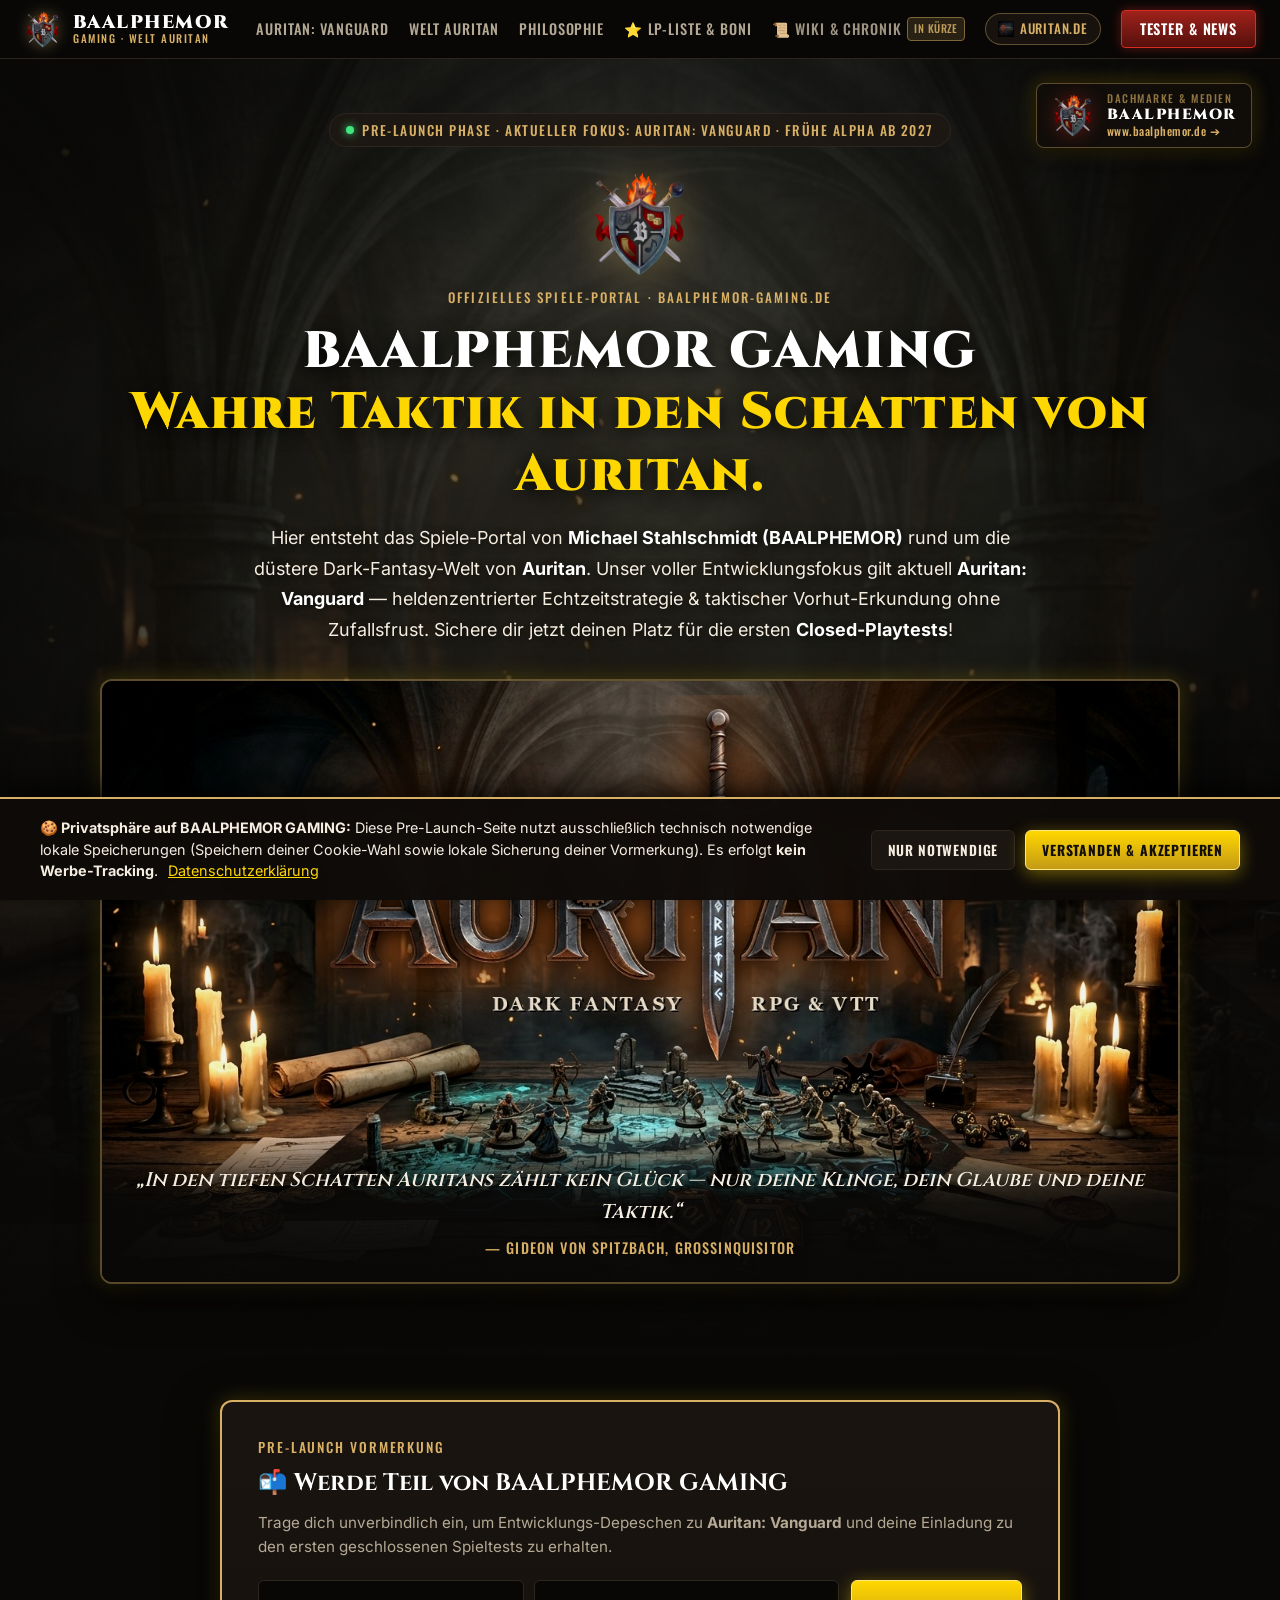
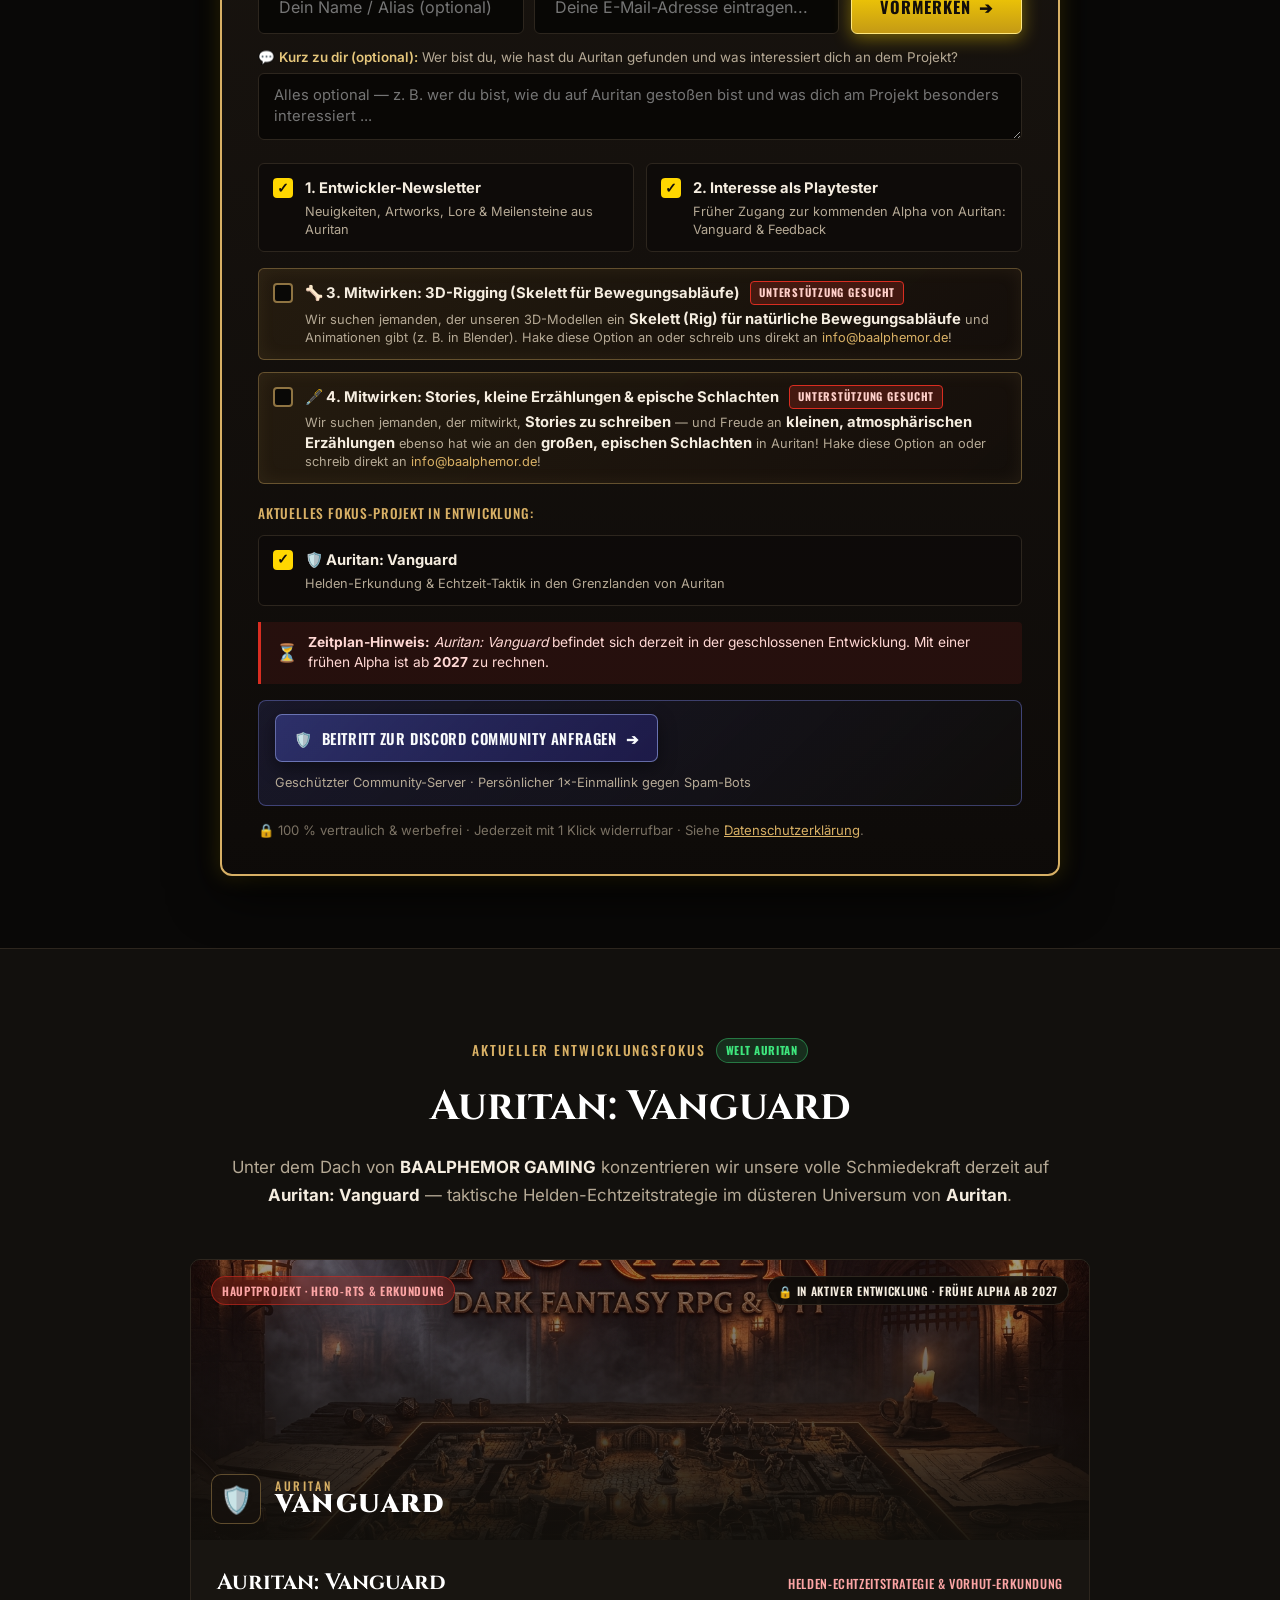
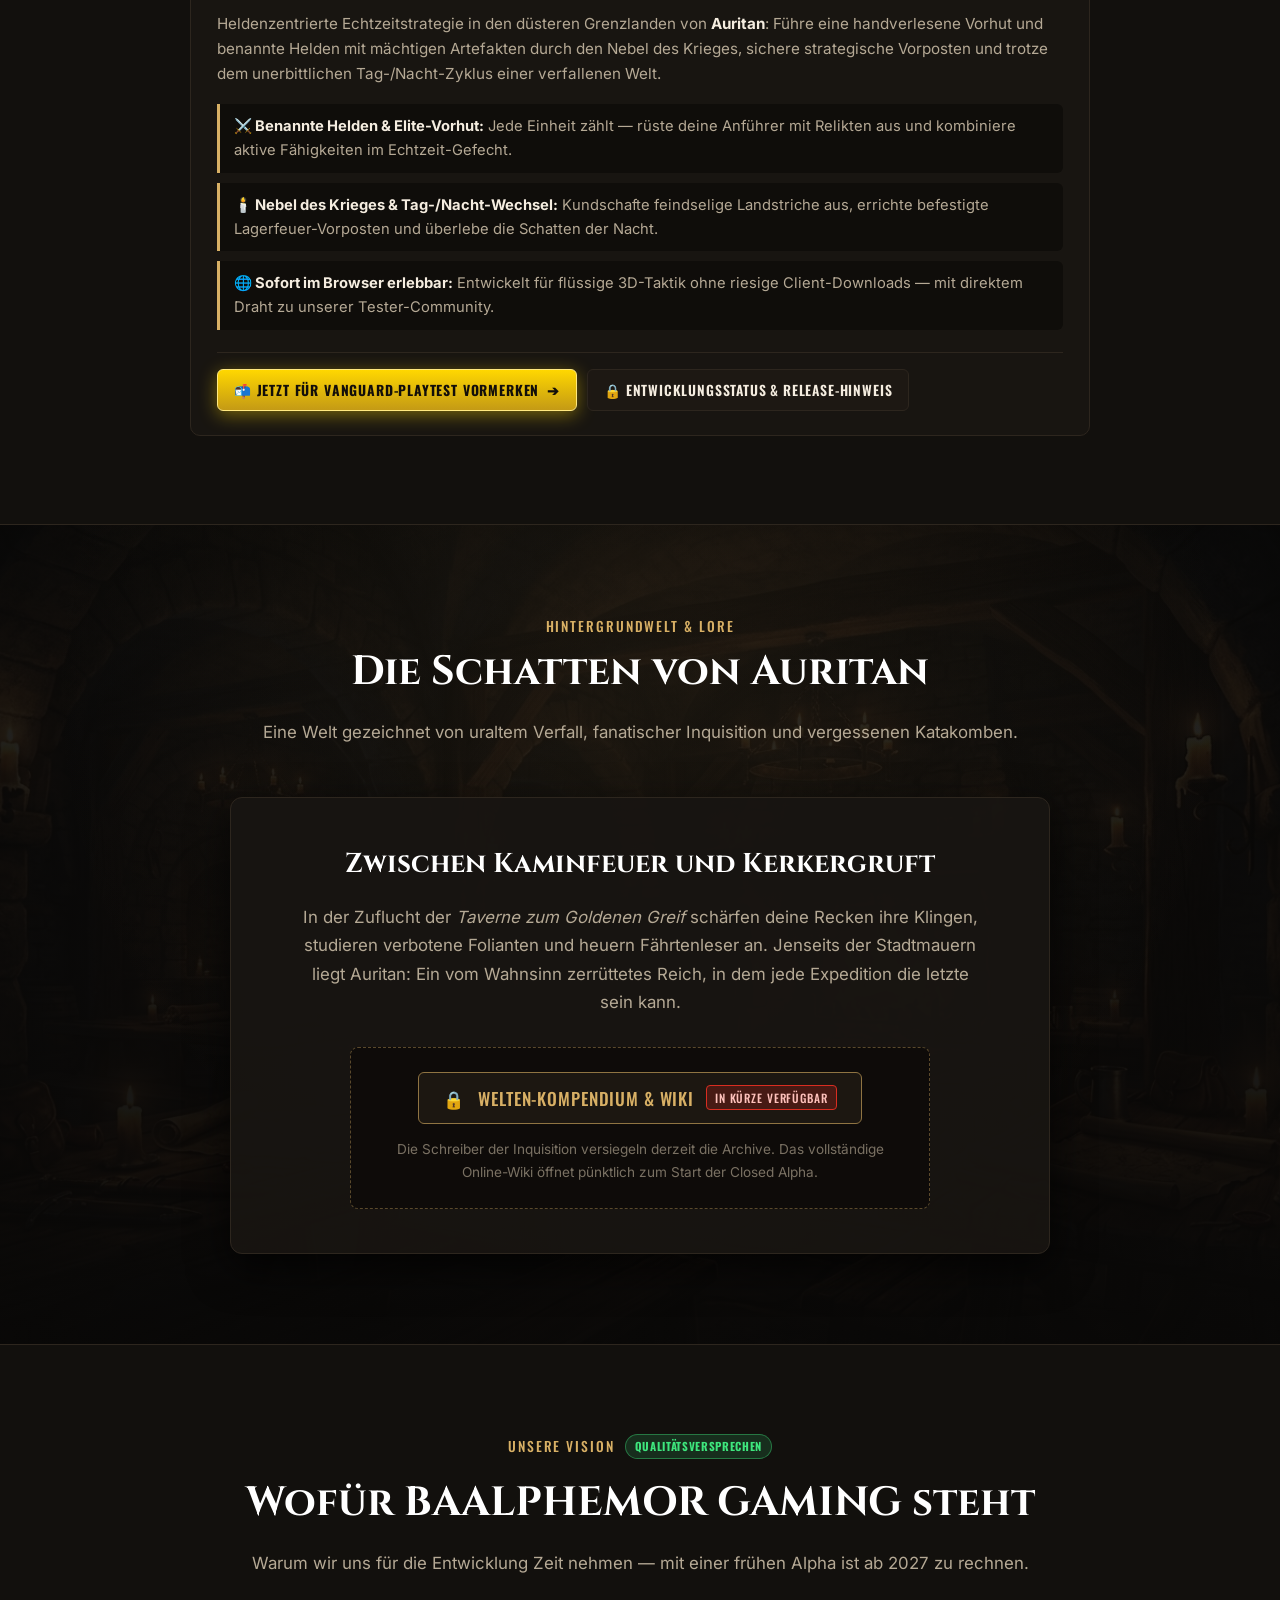
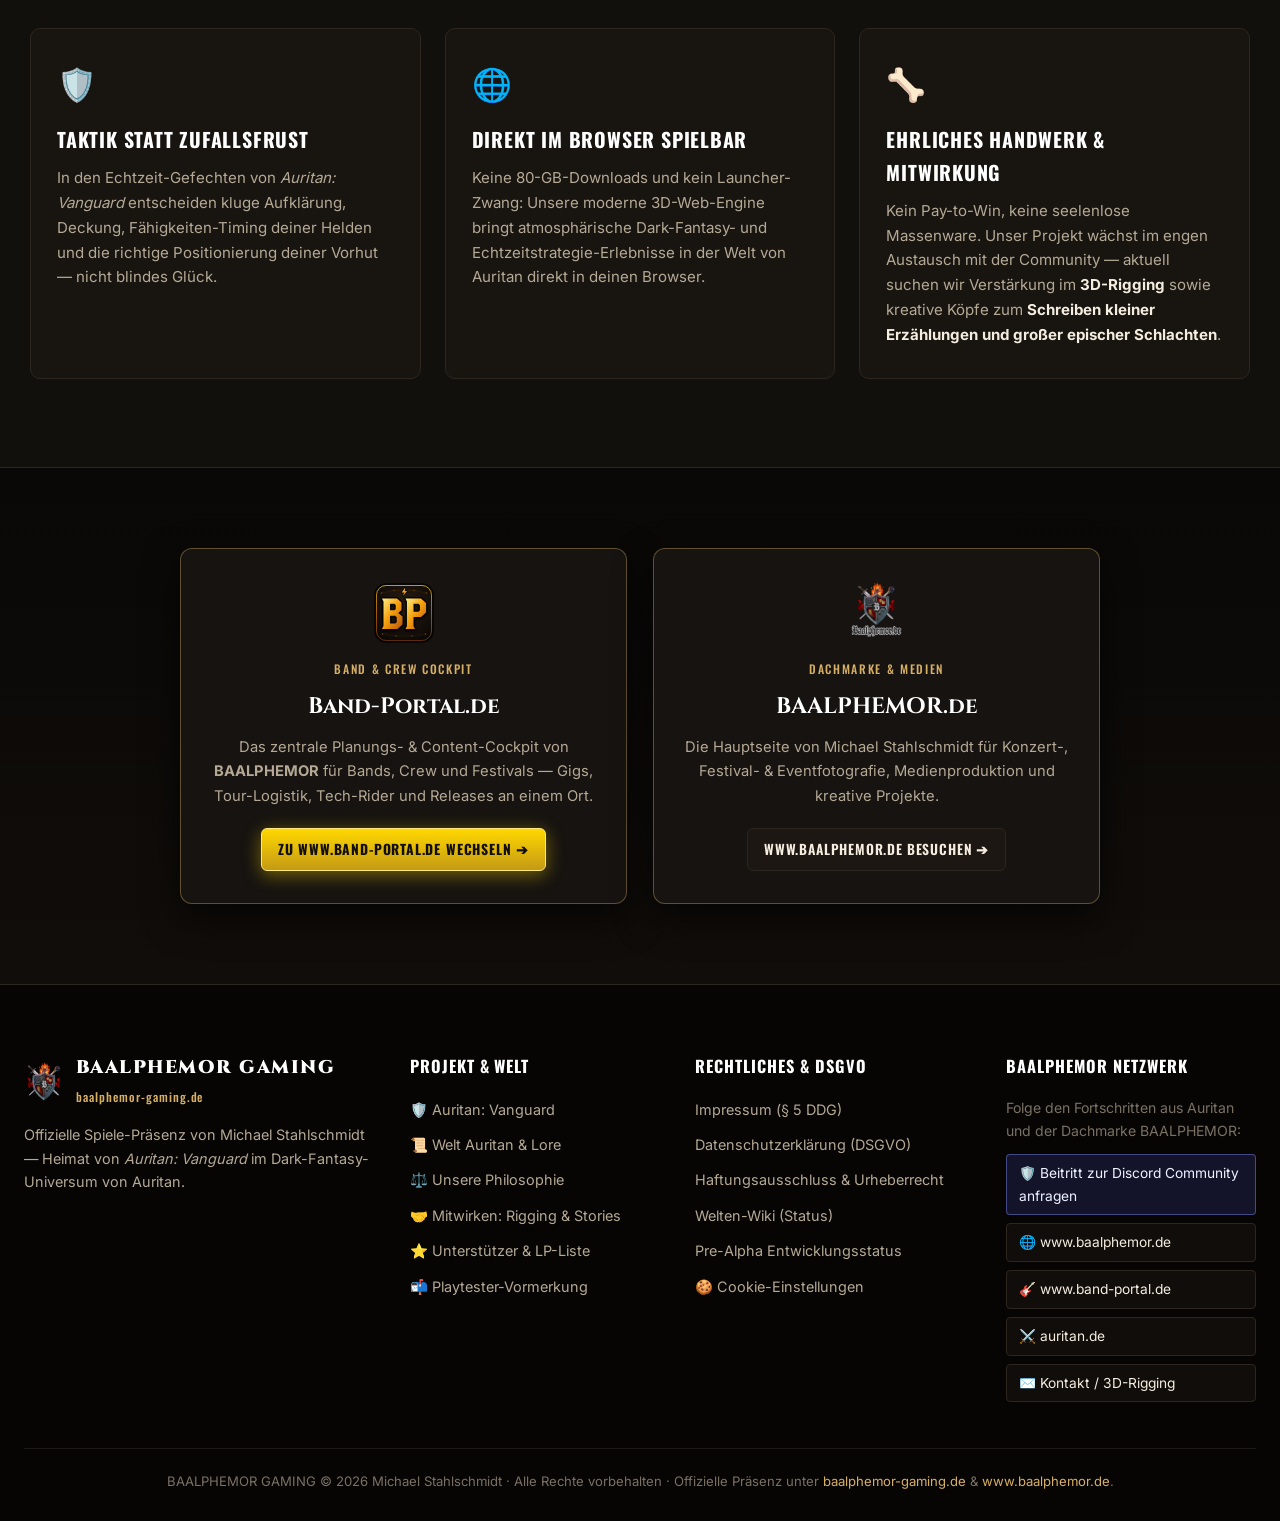
==== commit c95f51e5: "feat(waitlist): add optional personal intro/discovery textarea to signup form" ====
--- a/index.html
+++ b/index.html
@@ -161,6 +161,11 @@
               </button>
             </div>
 
+            <div class="lead-intro-note-wrap">
+              <label for="portal-intro-note" class="lead-intro-note-label">💬 <strong>Kurz zu dir (optional):</strong> Wer bist du, wie hast du Auritan gefunden und was interessiert dich an dem Projekt?</label>
+              <textarea id="portal-intro-note" rows="2" maxlength="1000" placeholder="Alles optional — z. B. wer du bist, wie du auf Auritan gestoßen bist und was dich am Projekt besonders interessiert ..."></textarea>
+            </div>
+
             <!-- Die 2 Haupt-Optionen -->
             <div class="lead-options-grid">
               <label class="lead-option-label">
--- a/style.css
+++ b/style.css
@@ -514,6 +514,45 @@
   min-height: 52px;
 }
 
+.lead-intro-note-wrap {
+  margin: -4px 0 16px;
+}
+
+.lead-intro-note-label {
+  display: block;
+  font-size: 0.84rem;
+  color: var(--text-muted);
+  margin-bottom: 6px;
+  line-height: 1.45;
+}
+
+.lead-intro-note-label strong {
+  color: var(--gold-soft, #e5c67b);
+  font-weight: 600;
+}
+
+.lead-intro-note-wrap textarea {
+  width: 100%;
+  padding: 11px 15px;
+  background: rgba(8, 7, 5, 0.92);
+  border: 1px solid var(--border-iron);
+  border-radius: 6px;
+  color: #fff;
+  font-size: 0.92rem;
+  font-family: var(--font-inter, inherit);
+  line-height: 1.45;
+  resize: vertical;
+  min-height: 62px;
+  outline: none;
+  transition: border-color 0.2s ease, box-shadow 0.2s ease;
+  box-sizing: border-box;
+}
+
+.lead-intro-note-wrap textarea:focus {
+  border-color: var(--gold-bright);
+  box-shadow: 0 0 12px rgba(255, 215, 0, 0.28);
+}
+
 .lead-options-grid {
   display: grid;
   grid-template-columns: 1fr 1fr;
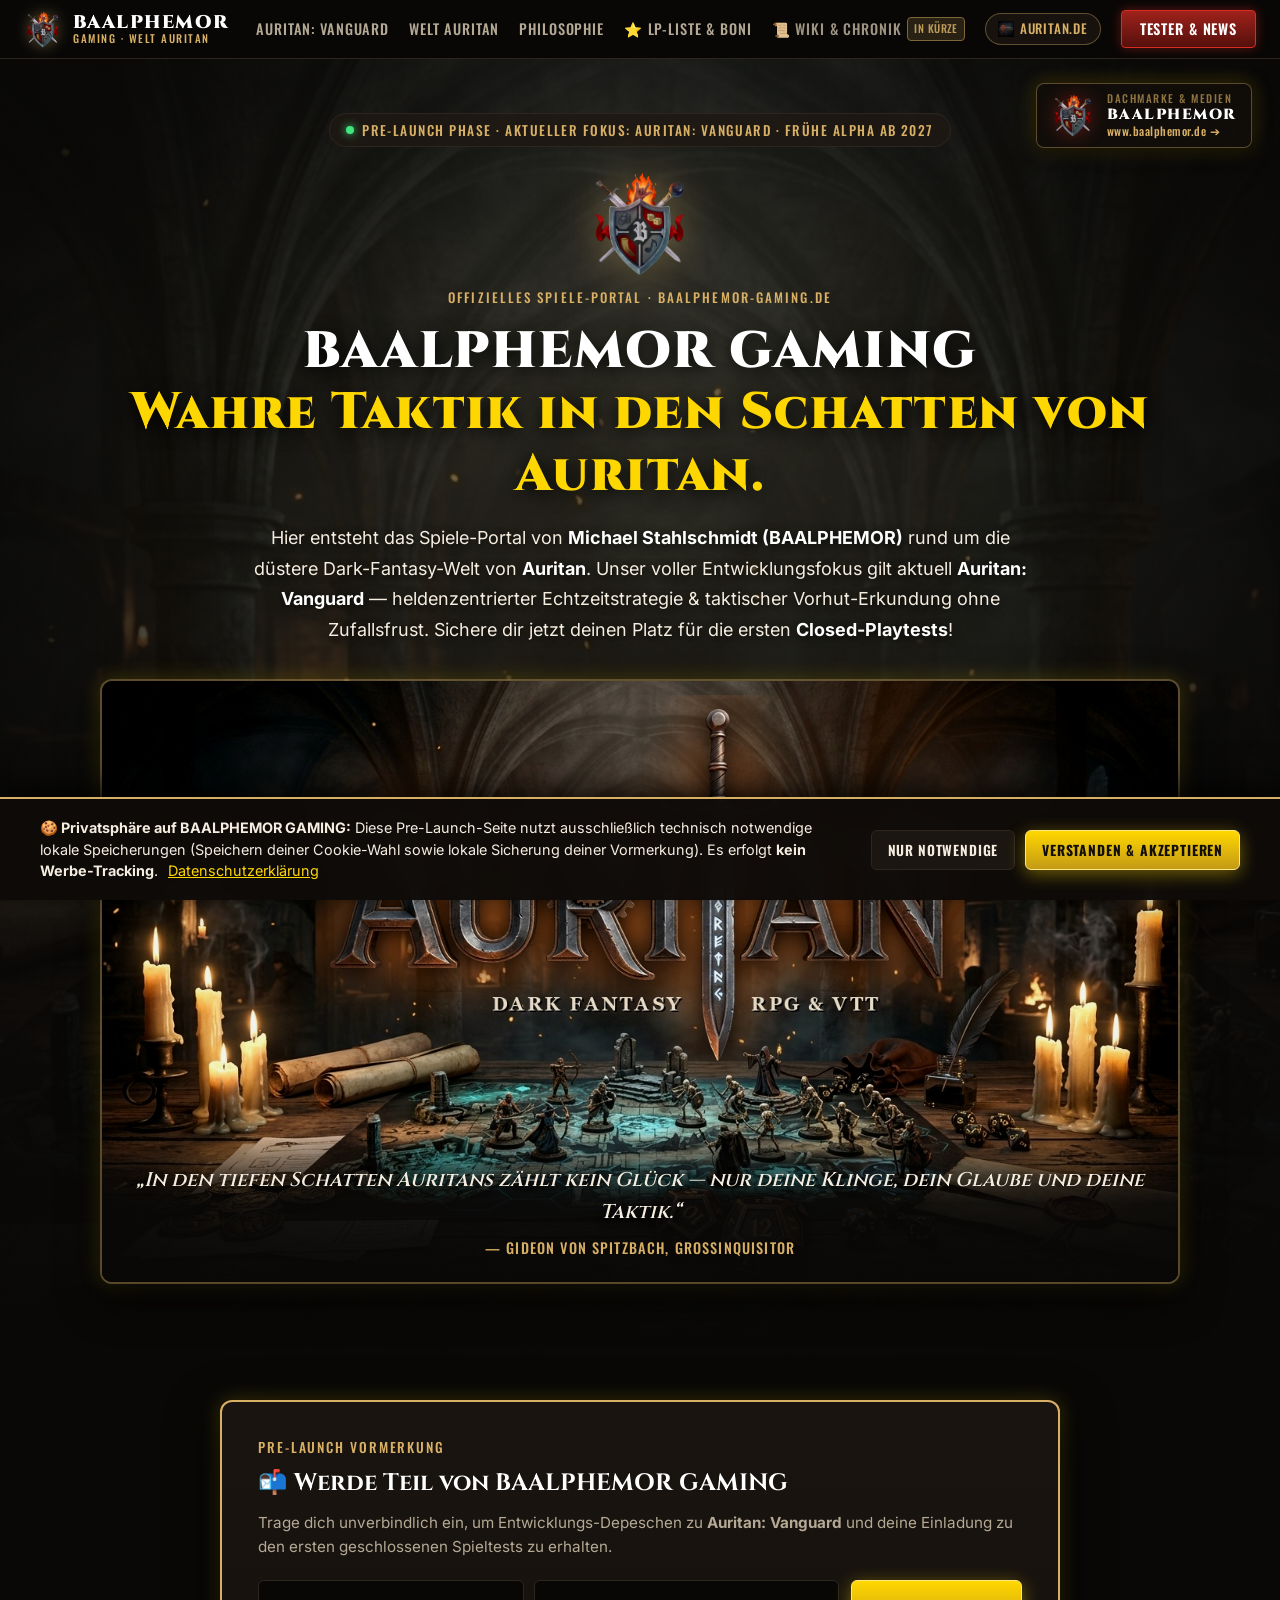
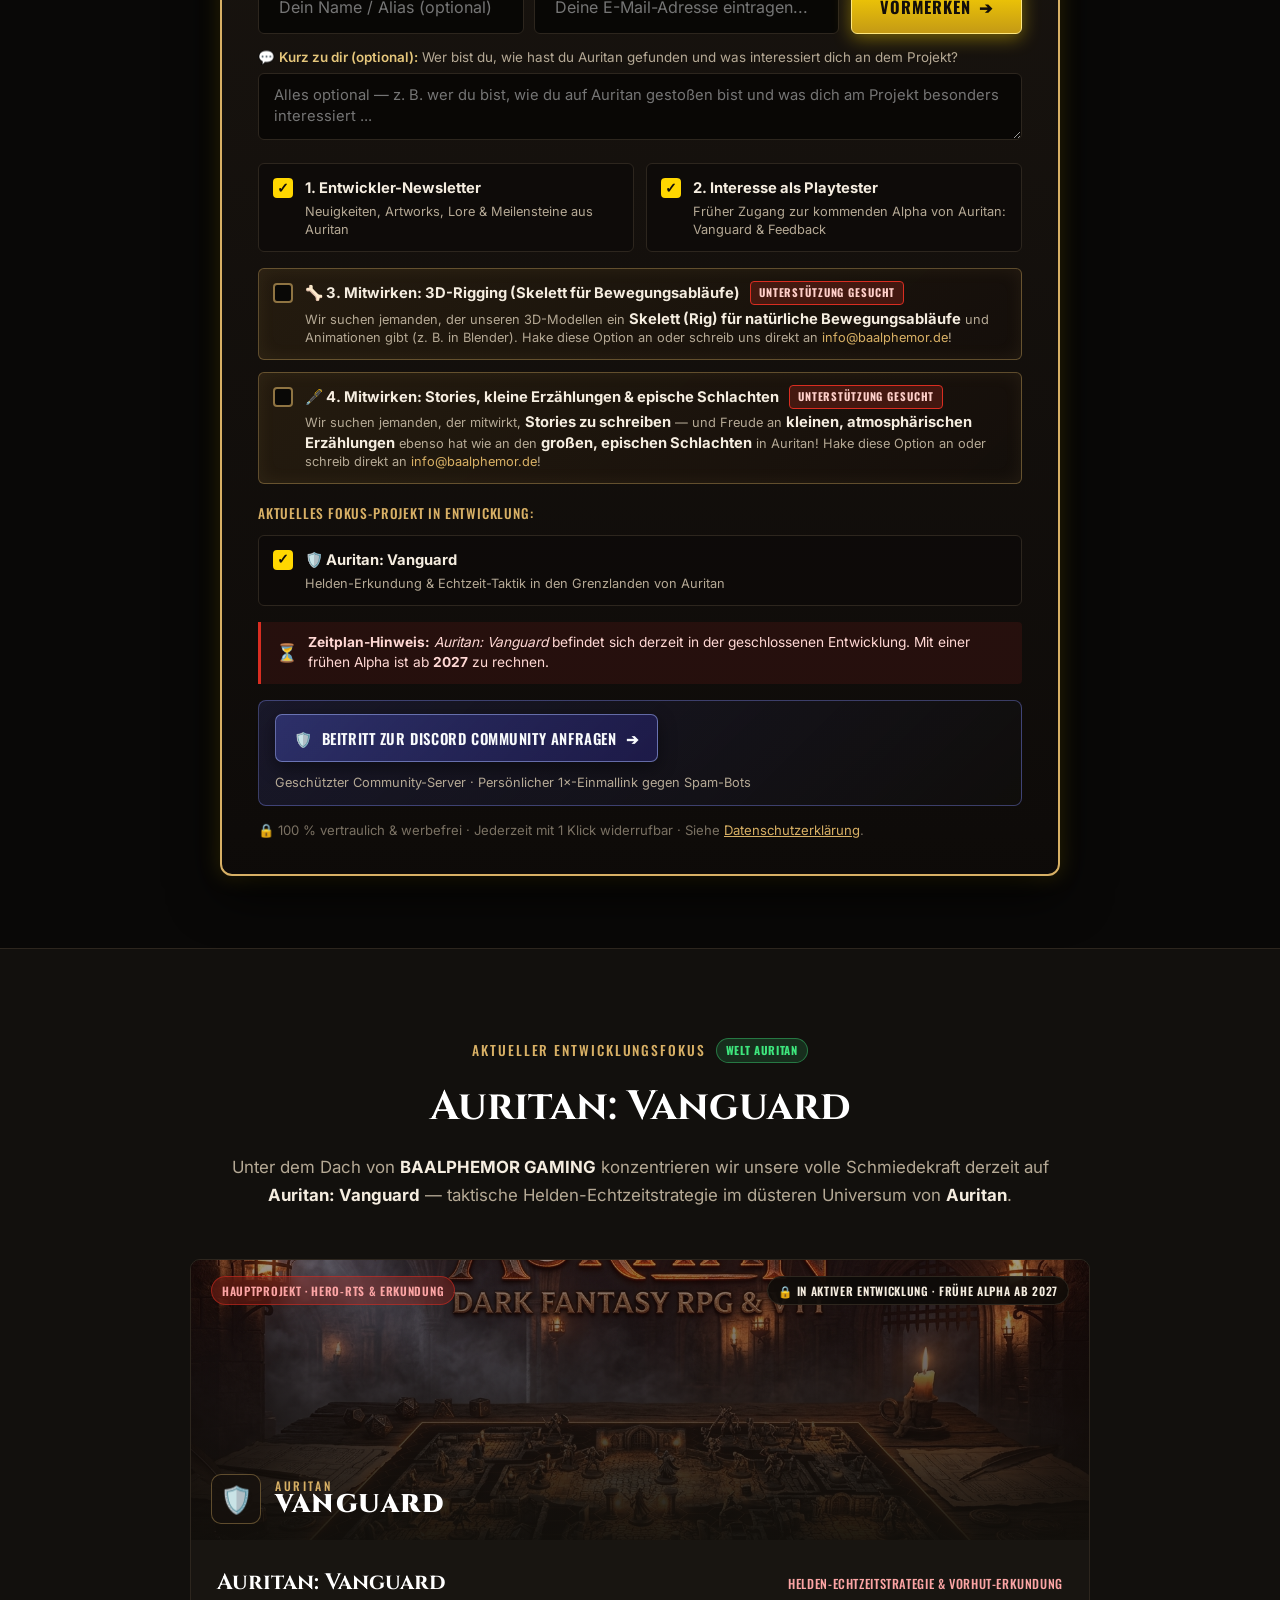
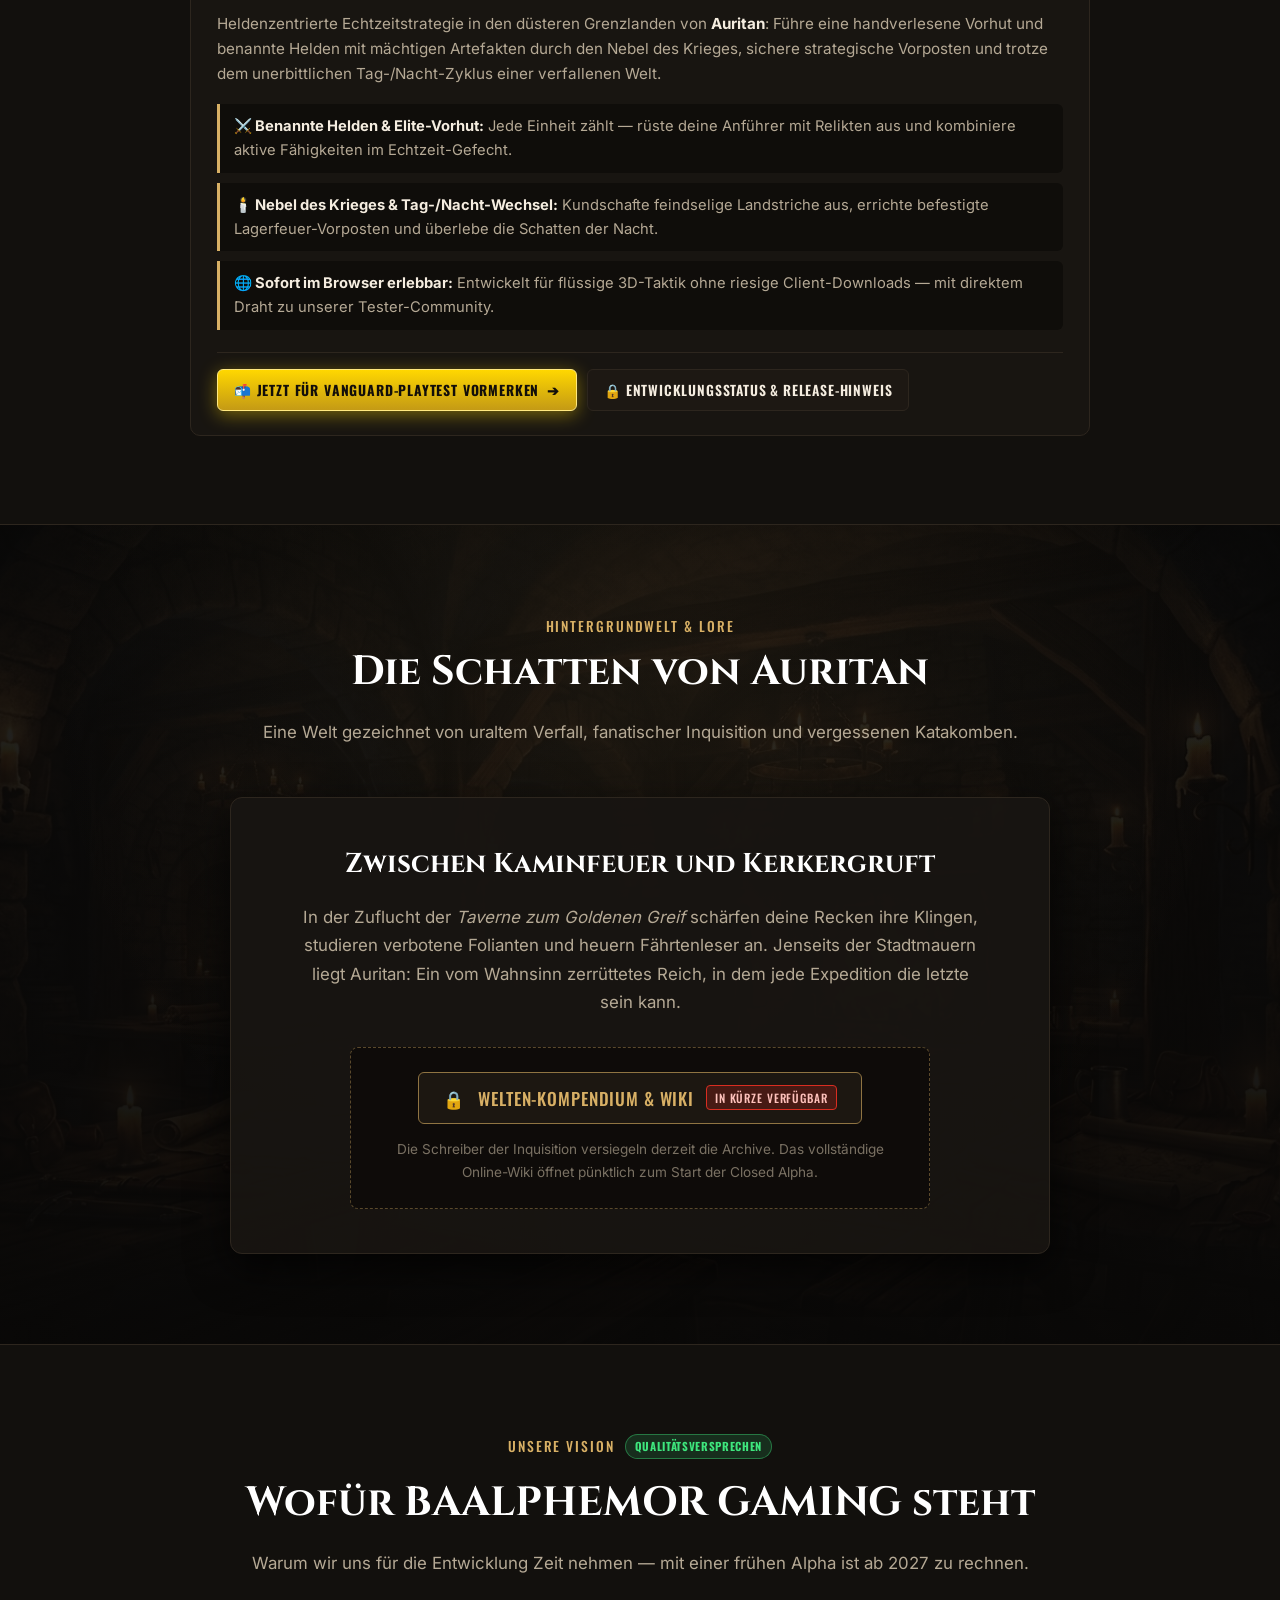
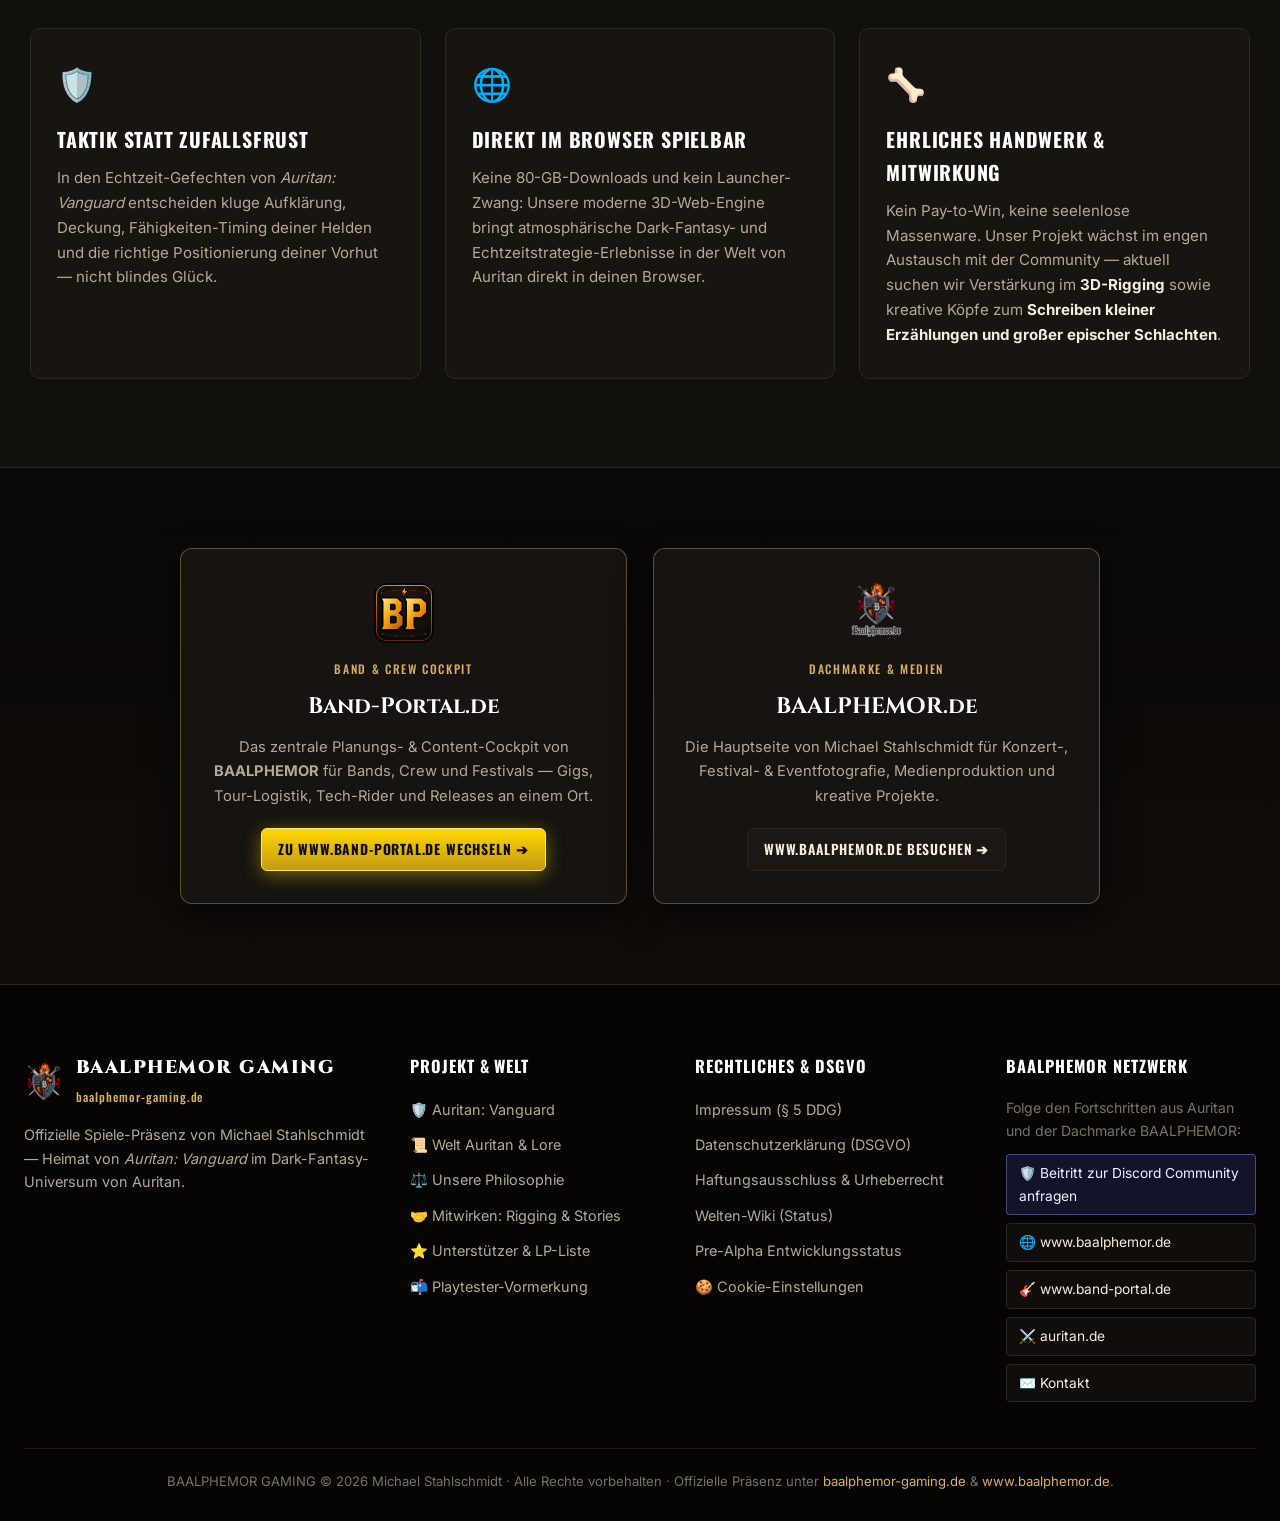
==== commit f2d9b0ce: "Remove 3D-Rigging option from Baalphemor-Gaming" ====
--- a/index.html
+++ b/index.html
@@ -62,7 +62,7 @@
       <a href="#welt" class="mobile-link">Welt Auritan</a>
       <a href="#vision" class="mobile-link">Unsere Philosophie</a>
       <a href="loyalitaet/" class="mobile-link">⭐ Unterstützer & LP-Liste</a>
-      <a href="#rigging-box" class="mobile-link">🤝 Mitwirken (3D-Rigging & Stories gesucht)</a>
+      <a href="#rigging-box" class="mobile-link">🤝 Mitwirken (Stories &amp; Erzählungen gesucht)</a>
       <a href="#" class="mobile-link" id="mobile-wiki-btn">📜 Wiki & Chronik (In Kürze)</a>
       <a href="https://auritan.de" target="_blank" rel="noopener" class="mobile-link balphemor-special">
         <img src="assets/auritan_logo.png" alt="Auritan" style="width:22px; vertical-align:middle; margin-right:8px;">
@@ -602,7 +602,7 @@
           <a href="https://www.baalphemor.de" target="_blank" rel="noopener" class="footer-pill-link">🌐 www.baalphemor.de</a>
           <a href="https://www.band-portal.de" target="_blank" rel="noopener" class="footer-pill-link">🎸 www.band-portal.de</a>
           <a href="https://auritan.de" target="_blank" rel="noopener" class="footer-pill-link">⚔️ auritan.de</a>
-          <a href="mailto:info@baalphemor.de?subject=3D-Rigging%20Unterst%C3%BCtzung%20%E2%80%94%20BAALPHEMOR%20GAMING" class="footer-pill-link">✉️ Kontakt / 3D-Rigging</a>
+          <a href="mailto:info@baalphemor.de?subject=Anfrage%20%E2%80%94%20BAALPHEMOR%20GAMING" class="footer-pill-link">✉️ Kontakt</a>
         </div>
       </div>
     </div>
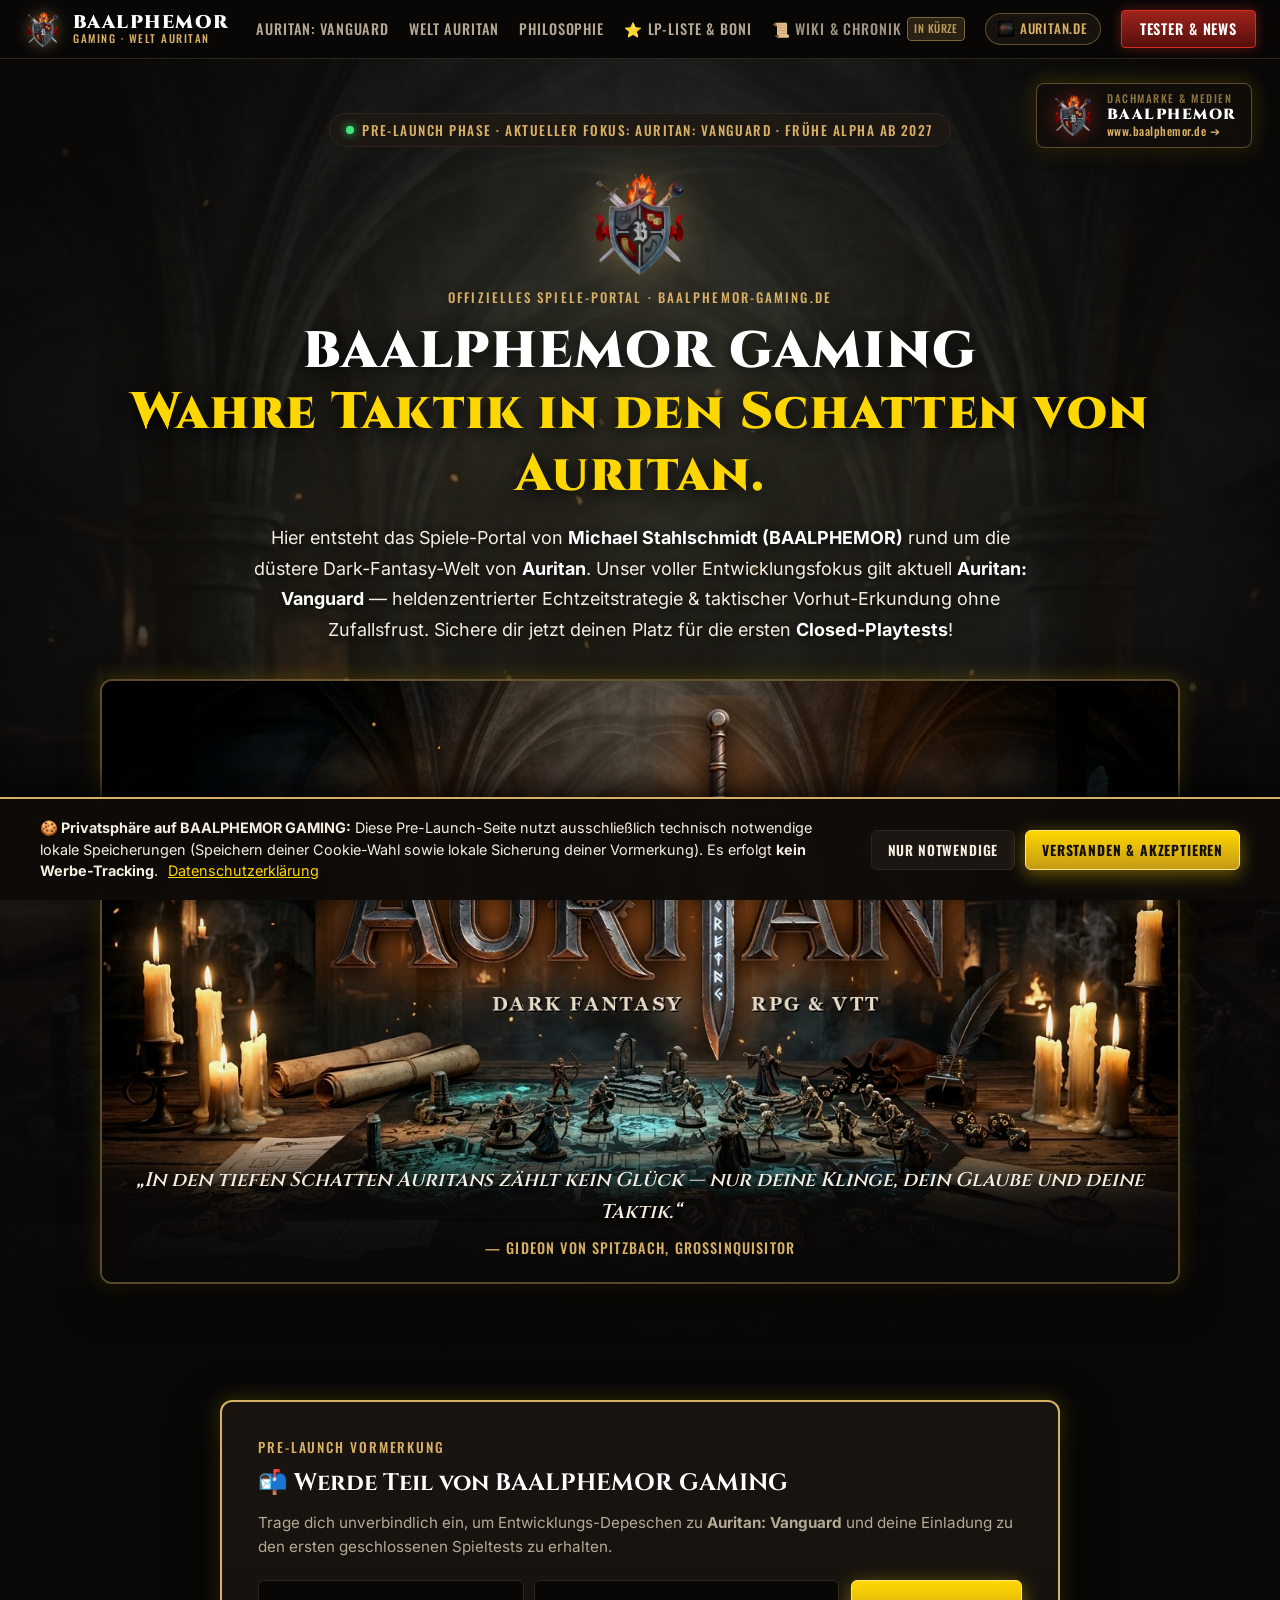
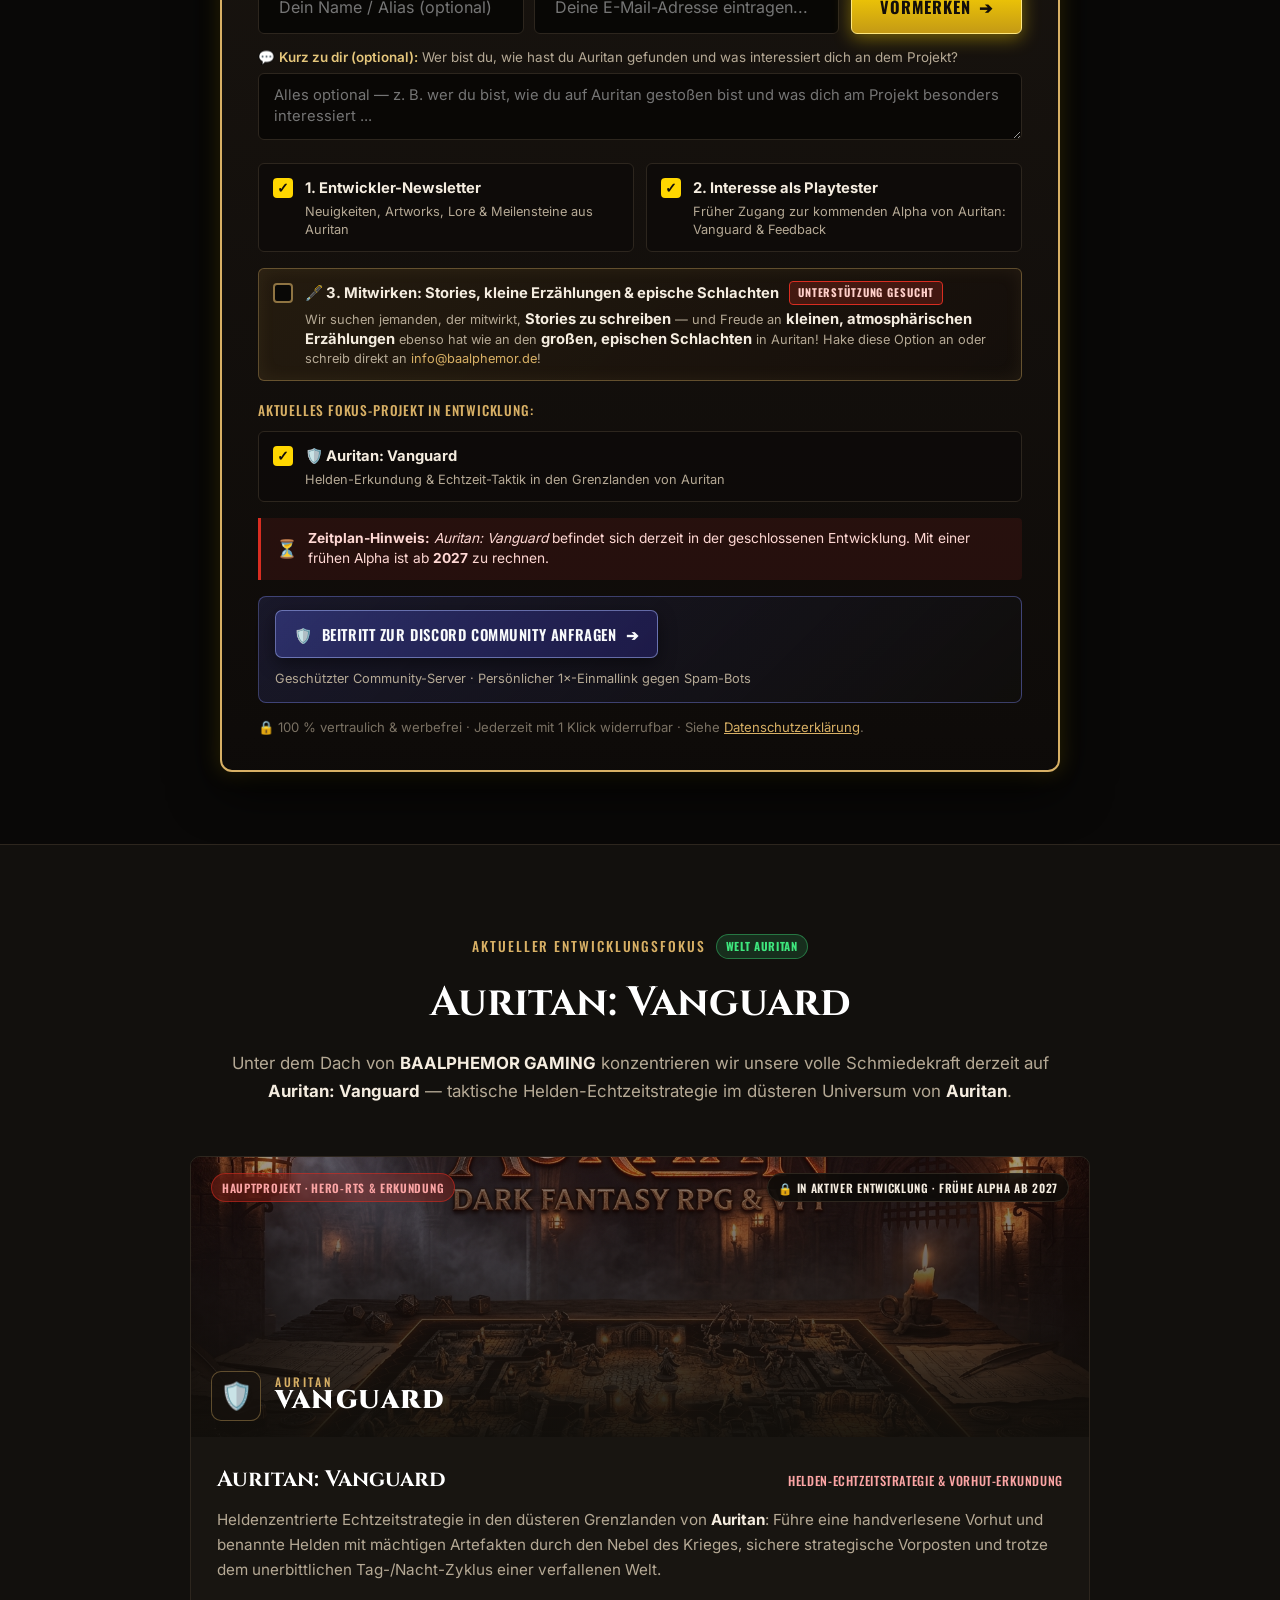
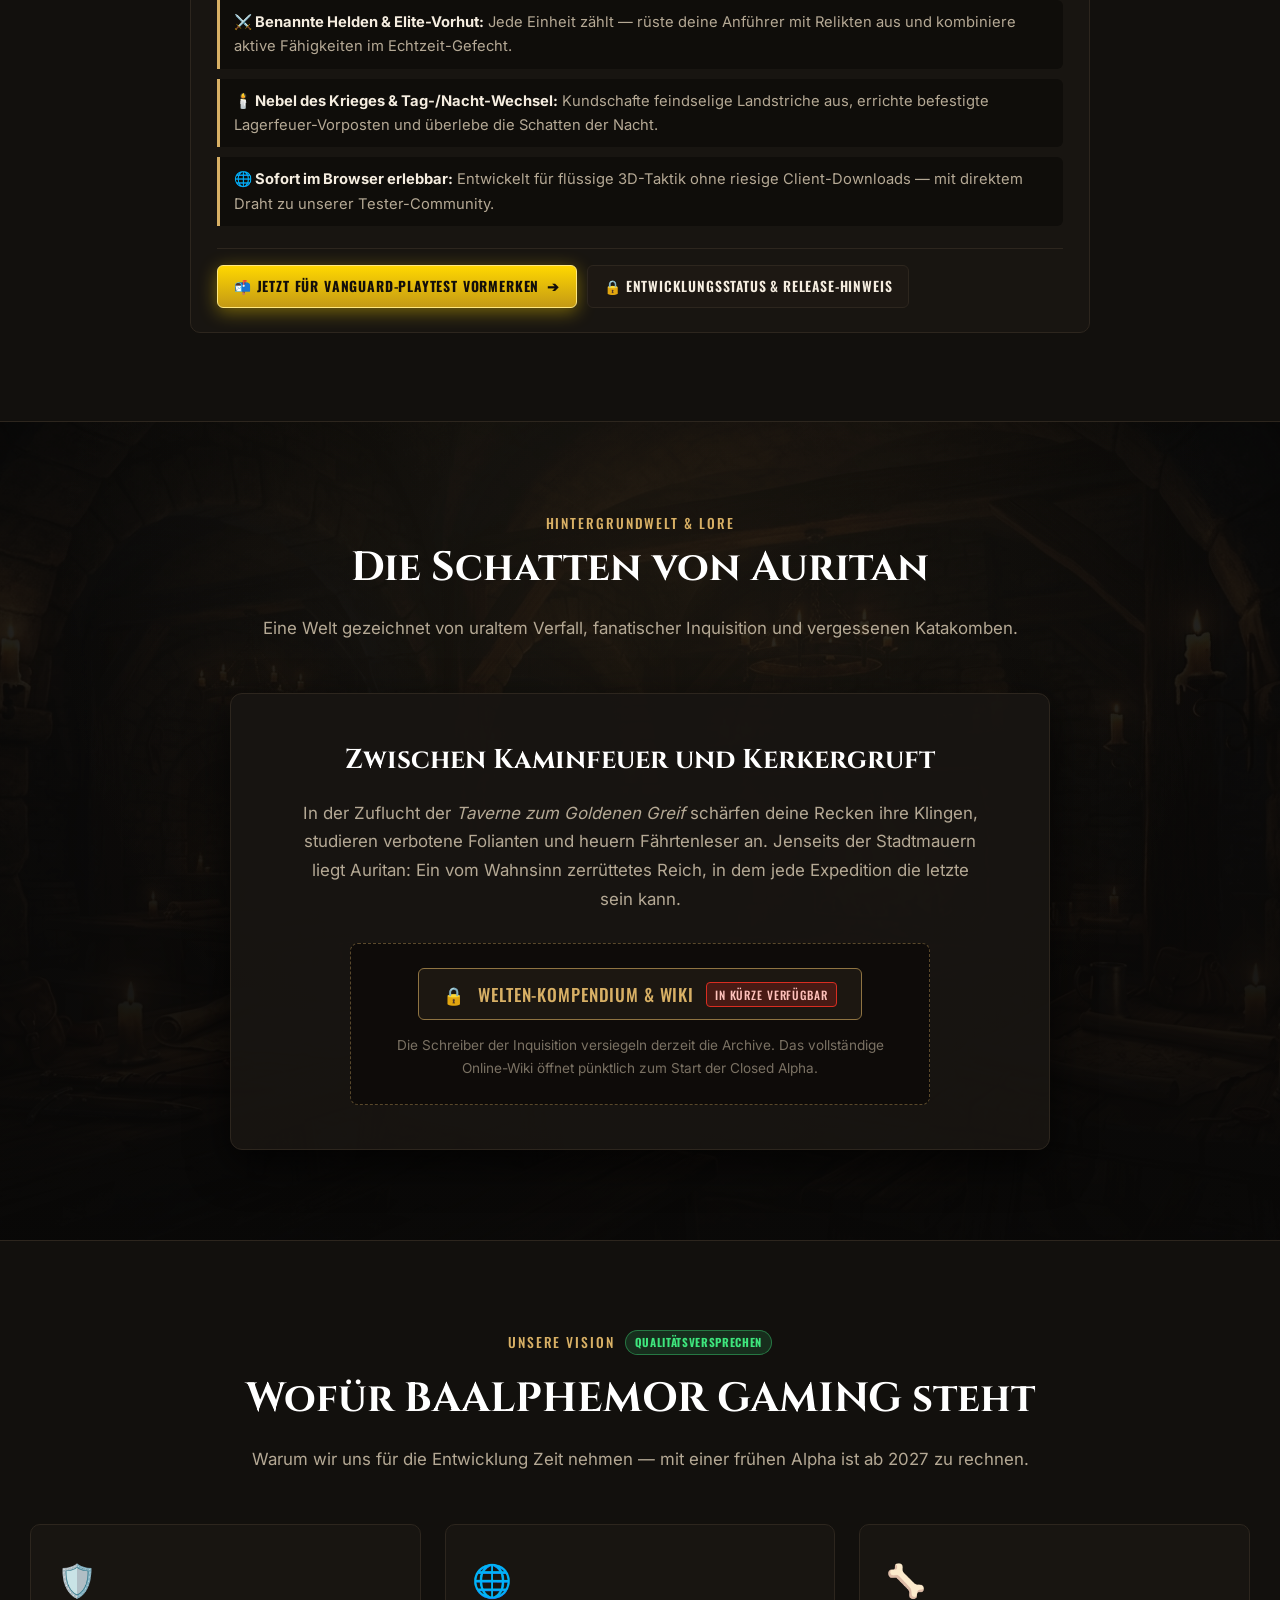
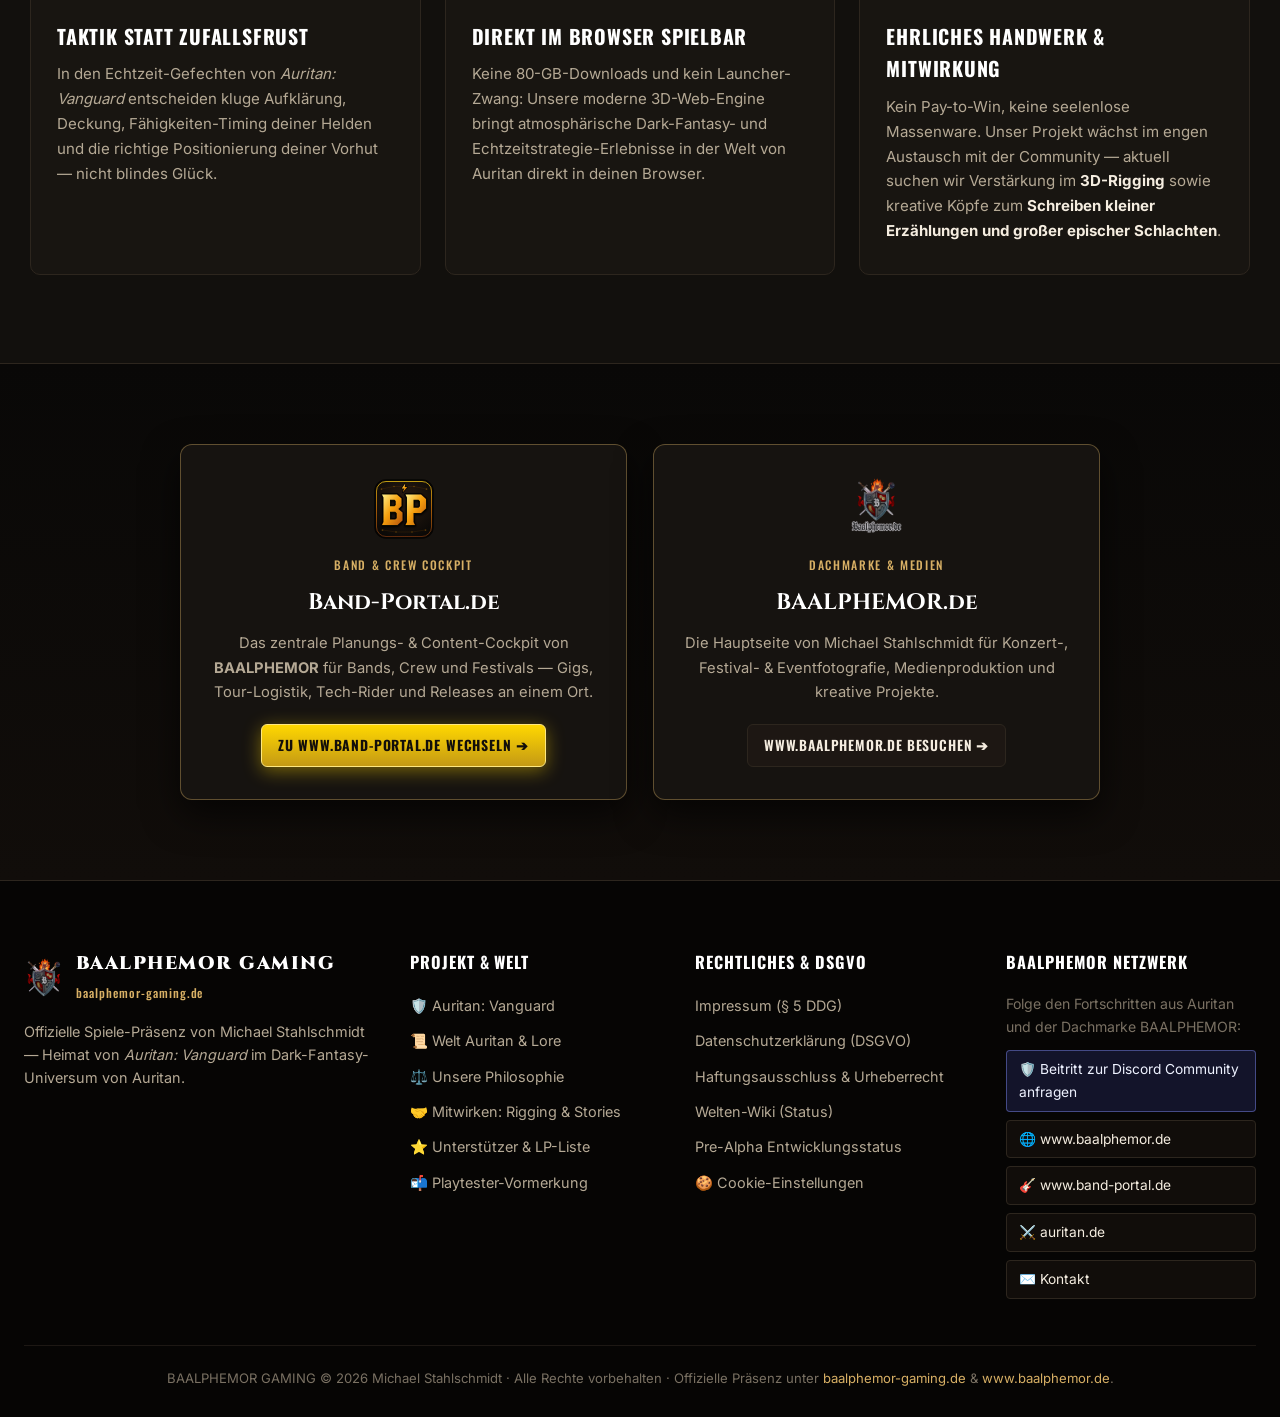
==== commit 72f5f676: "Remove 3. Mitwirken: 3D-Rigging from Baalphemor-Gaming" ====
--- a/index.html
+++ b/index.html
@@ -4,8 +4,8 @@
   <meta charset="UTF-8">
   <meta name="viewport" content="width=device-width, initial-scale=1.0">
   <title>BAALPHEMOR GAMING — Offizielles Spiele-Portal | Auritan: Vanguard</title>
-  <meta name="description" content="BAALPHEMOR GAMING ist die Indie-Spielemarke von Michael Stahlschmidt. Aktuell in Entwicklung: Auritan: Vanguard — Heldenzentrierte Echtzeitstrategie & Vorhut-Erkundung in der düsteren Welt Auritan. Außerdem gesucht: 3D-Rigging Unterstützung!">
-  <meta name="keywords" content="BAALPHEMOR GAMING, BAALPHEMOR, Auritan, Auritan Vanguard, Dark Fantasy, Echtzeitstrategie, Hero-RTS, Taktik, 3D Rigging, Pre-Launch">
+  <meta name="description" content="BAALPHEMOR GAMING ist die Indie-Spielemarke von Michael Stahlschmidt. Aktuell in Entwicklung: Auritan: Vanguard — Heldenzentrierte Echtzeitstrategie & Vorhut-Erkundung in der düsteren Welt Auritan.">
+  <meta name="keywords" content="BAALPHEMOR GAMING, BAALPHEMOR, Auritan, Auritan Vanguard, Dark Fantasy, Echtzeitstrategie, Hero-RTS, Taktik, Pre-Launch">
   
   <!-- Open Graph / Meta -->
   <meta property="og:type" content="website">
@@ -187,29 +187,15 @@
               </label>
             </div>
 
-            <!-- Punkt 3 & 4: Mitwirken gesucht (3D-Rigging & Storywriting) -->
+            <!-- Punkt 3: Mitwirken gesucht (Storywriting) -->
             <div class="rigging-callout-box" id="rigging-box">
               <div class="collab-stack">
-                <label class="lead-option-label rigging-option-label">
-                  <input type="checkbox" id="opt-rigging" name="lead_type" value="Mitwirken: 3D-Rigging (Skelett & Bewegungsabläufe)">
-                  <span class="custom-checkbox"></span>
-                  <span class="option-content">
-                    <span class="rigging-title-row">
-                      <strong>🦴 3. Mitwirken: 3D-Rigging (Skelett für Bewegungsabläufe)</strong>
-                      <span class="rigging-badge">UNTERSTÜTZUNG GESUCHT</span>
-                    </span>
-                    <span class="option-desc">
-                      Wir suchen jemanden, der unseren 3D-Modellen ein <strong>Skelett (Rig) für natürliche Bewegungsabläufe</strong> und Animationen gibt (z. B. in Blender). Hake diese Option an oder schreib uns direkt an <a href="mailto:info@baalphemor.de?subject=3D-Rigging%20Unterst%C3%BCtzung%20%E2%80%94%20BAALPHEMOR%20GAMING">info@baalphemor.de</a>!
-                    </span>
-                  </span>
-                </label>
-
                 <label class="lead-option-label rigging-option-label" id="story-box">
                   <input type="checkbox" id="opt-story" name="lead_type" value="Mitwirken: Stories, kleine Erzählungen & epische Schlachten">
                   <span class="custom-checkbox"></span>
                   <span class="option-content">
                     <span class="rigging-title-row">
-                      <strong>🖋️ 4. Mitwirken: Stories, kleine Erzählungen & epische Schlachten</strong>
+                      <strong>🖋️ 3. Mitwirken: Stories, kleine Erzählungen & epische Schlachten</strong>
                       <span class="rigging-badge">UNTERSTÜTZUNG GESUCHT</span>
                     </span>
                     <span class="option-desc">
@@ -220,7 +206,7 @@
               </div>
 
               <div class="rigging-details-wrap" id="rigging-details-wrap">
-                <input type="text" id="portal-rigging-note" placeholder="Optional: Kurze Notiz (z. B. Blender-Rigging, liebste Story-Themen, Leseprobe oder Portfolio-Link)...">
+                <input type="text" id="portal-rigging-note" placeholder="Optional: Kurze Notiz (z. B. liebste Story-Themen, Leseprobe oder Portfolio-Link)...">
               </div>
             </div>
 
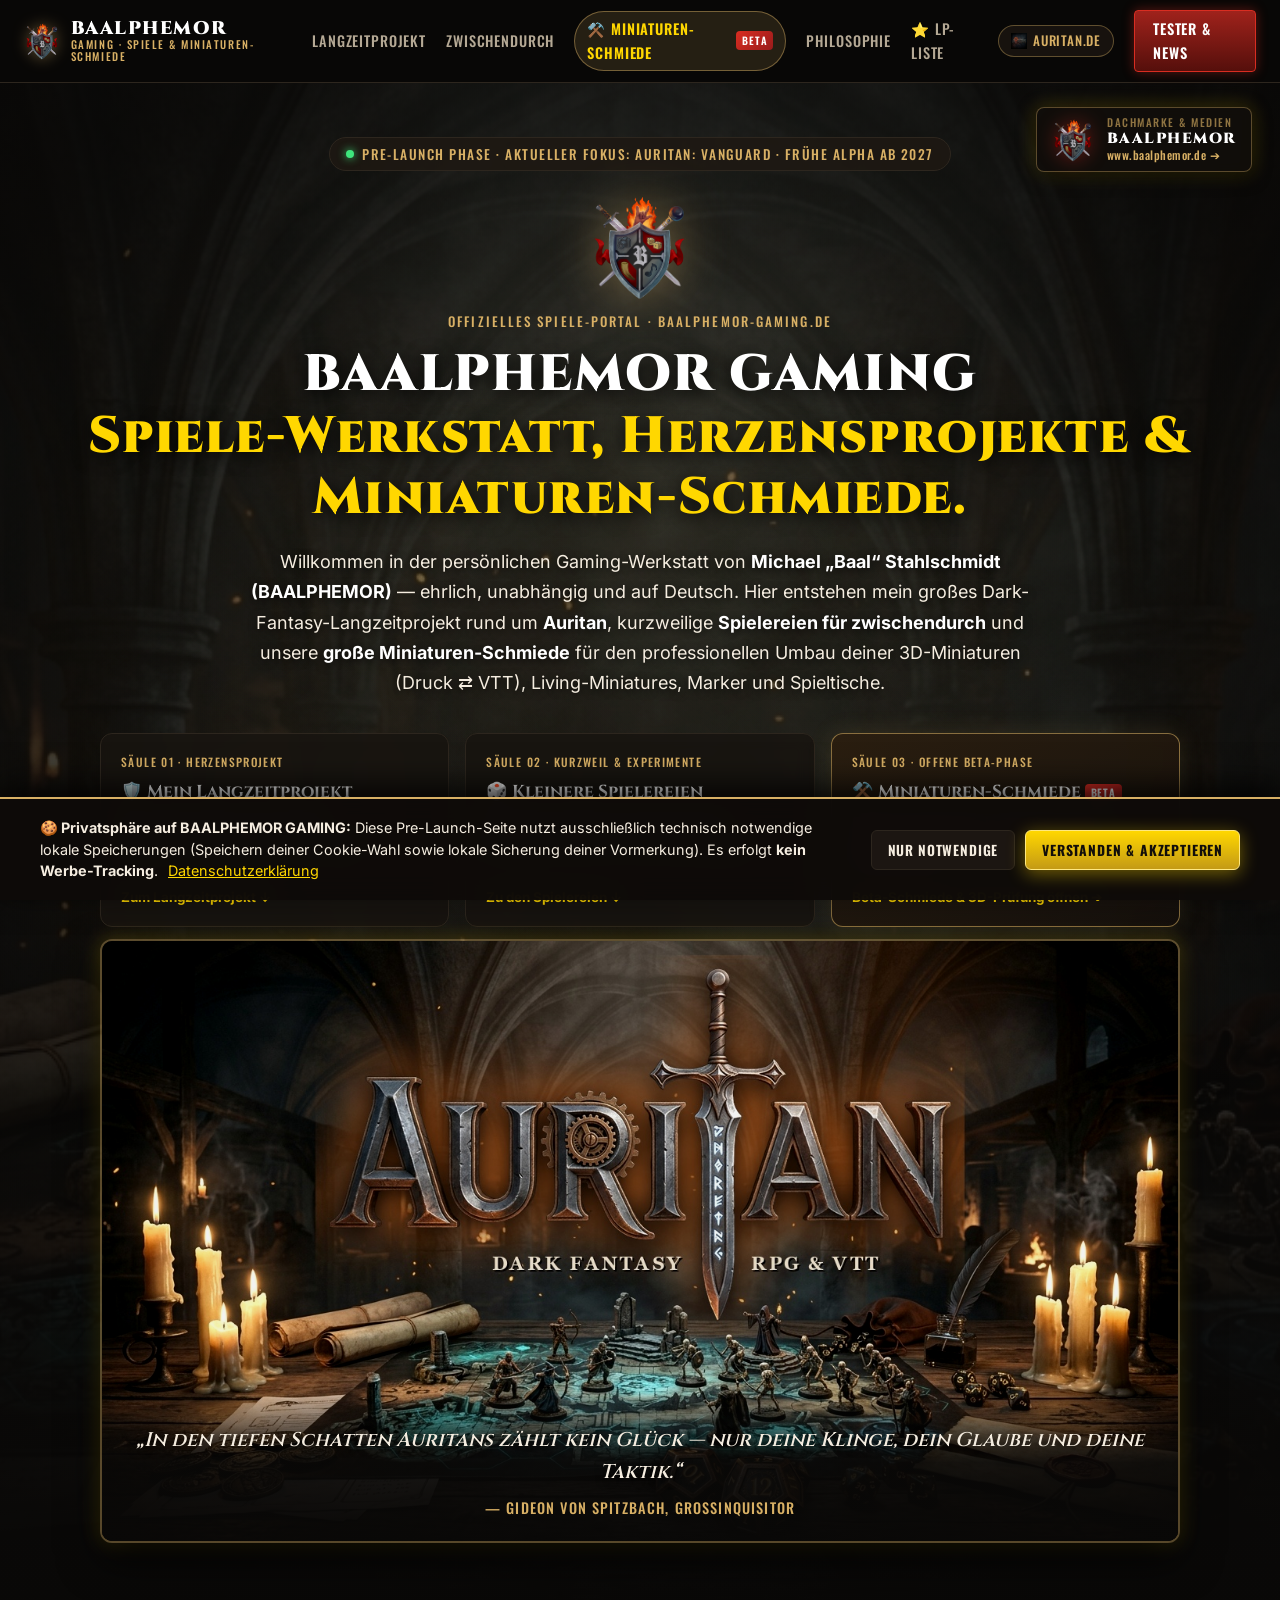
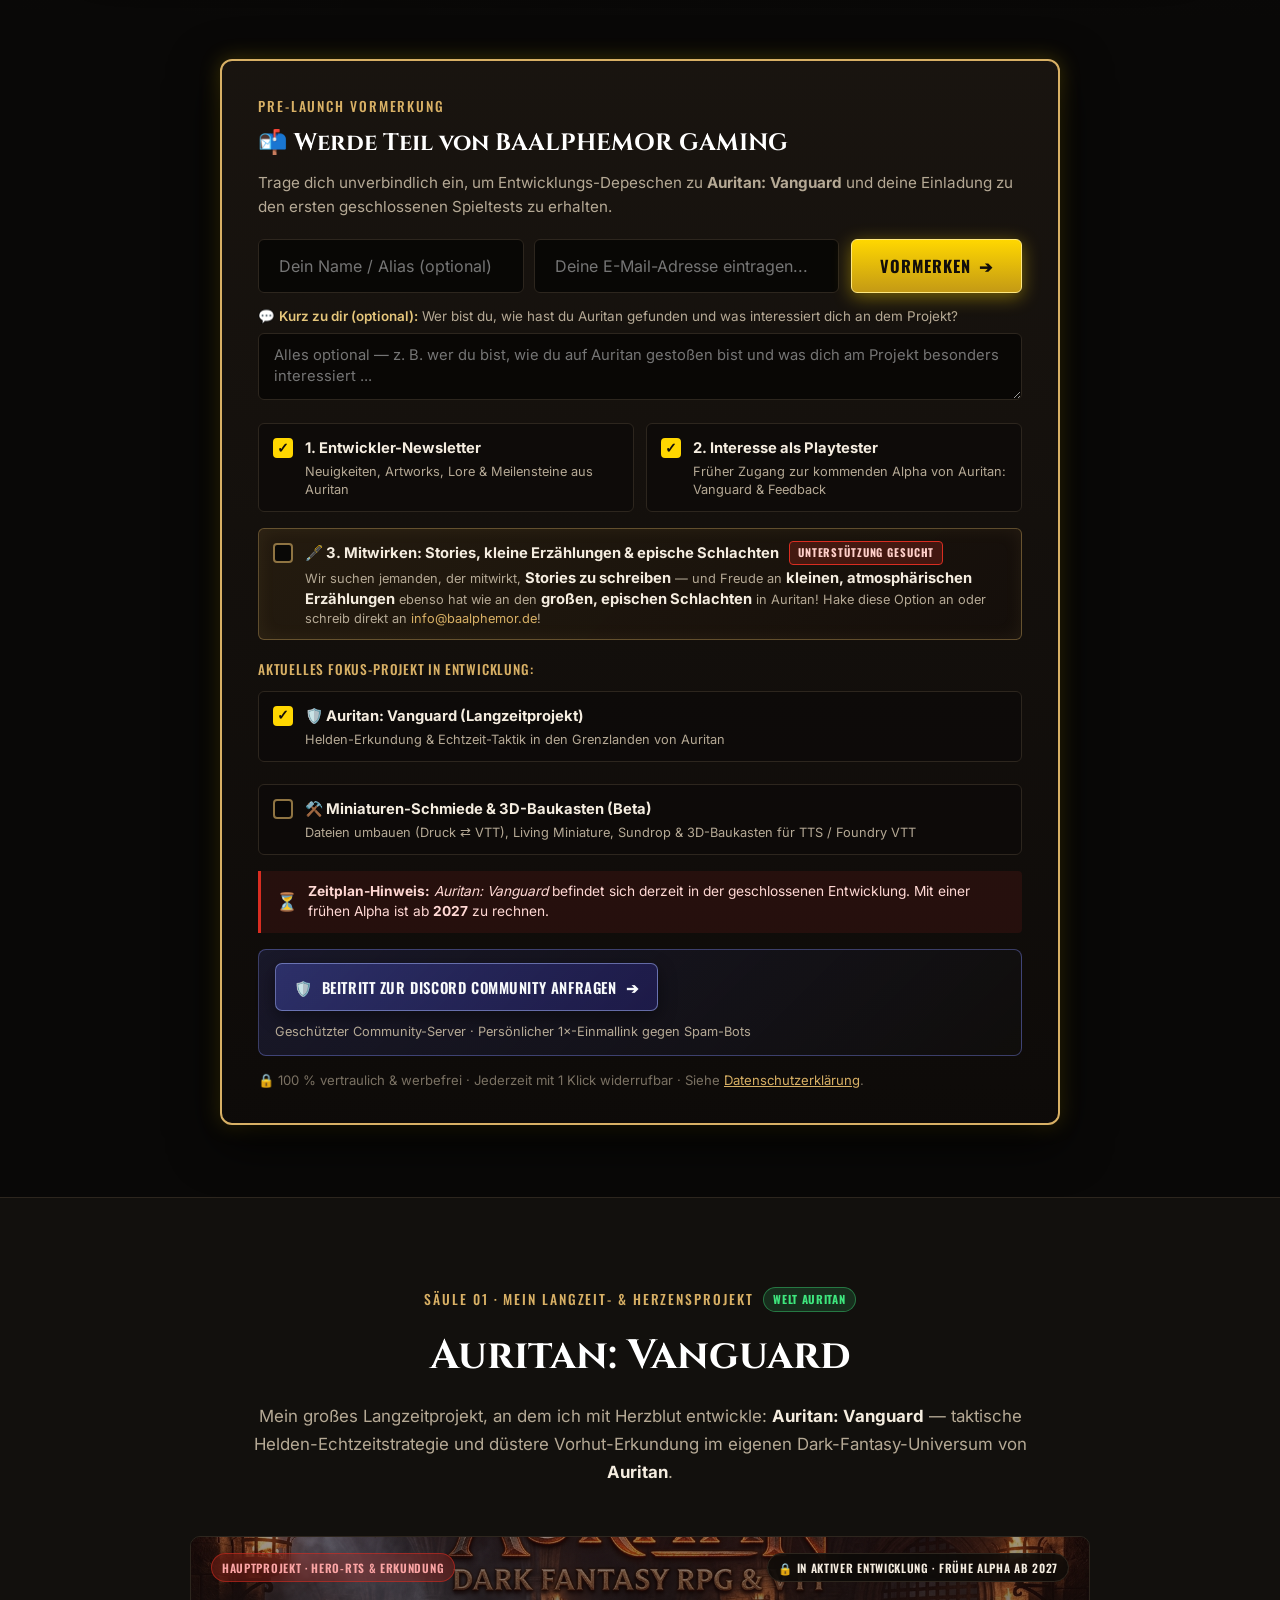
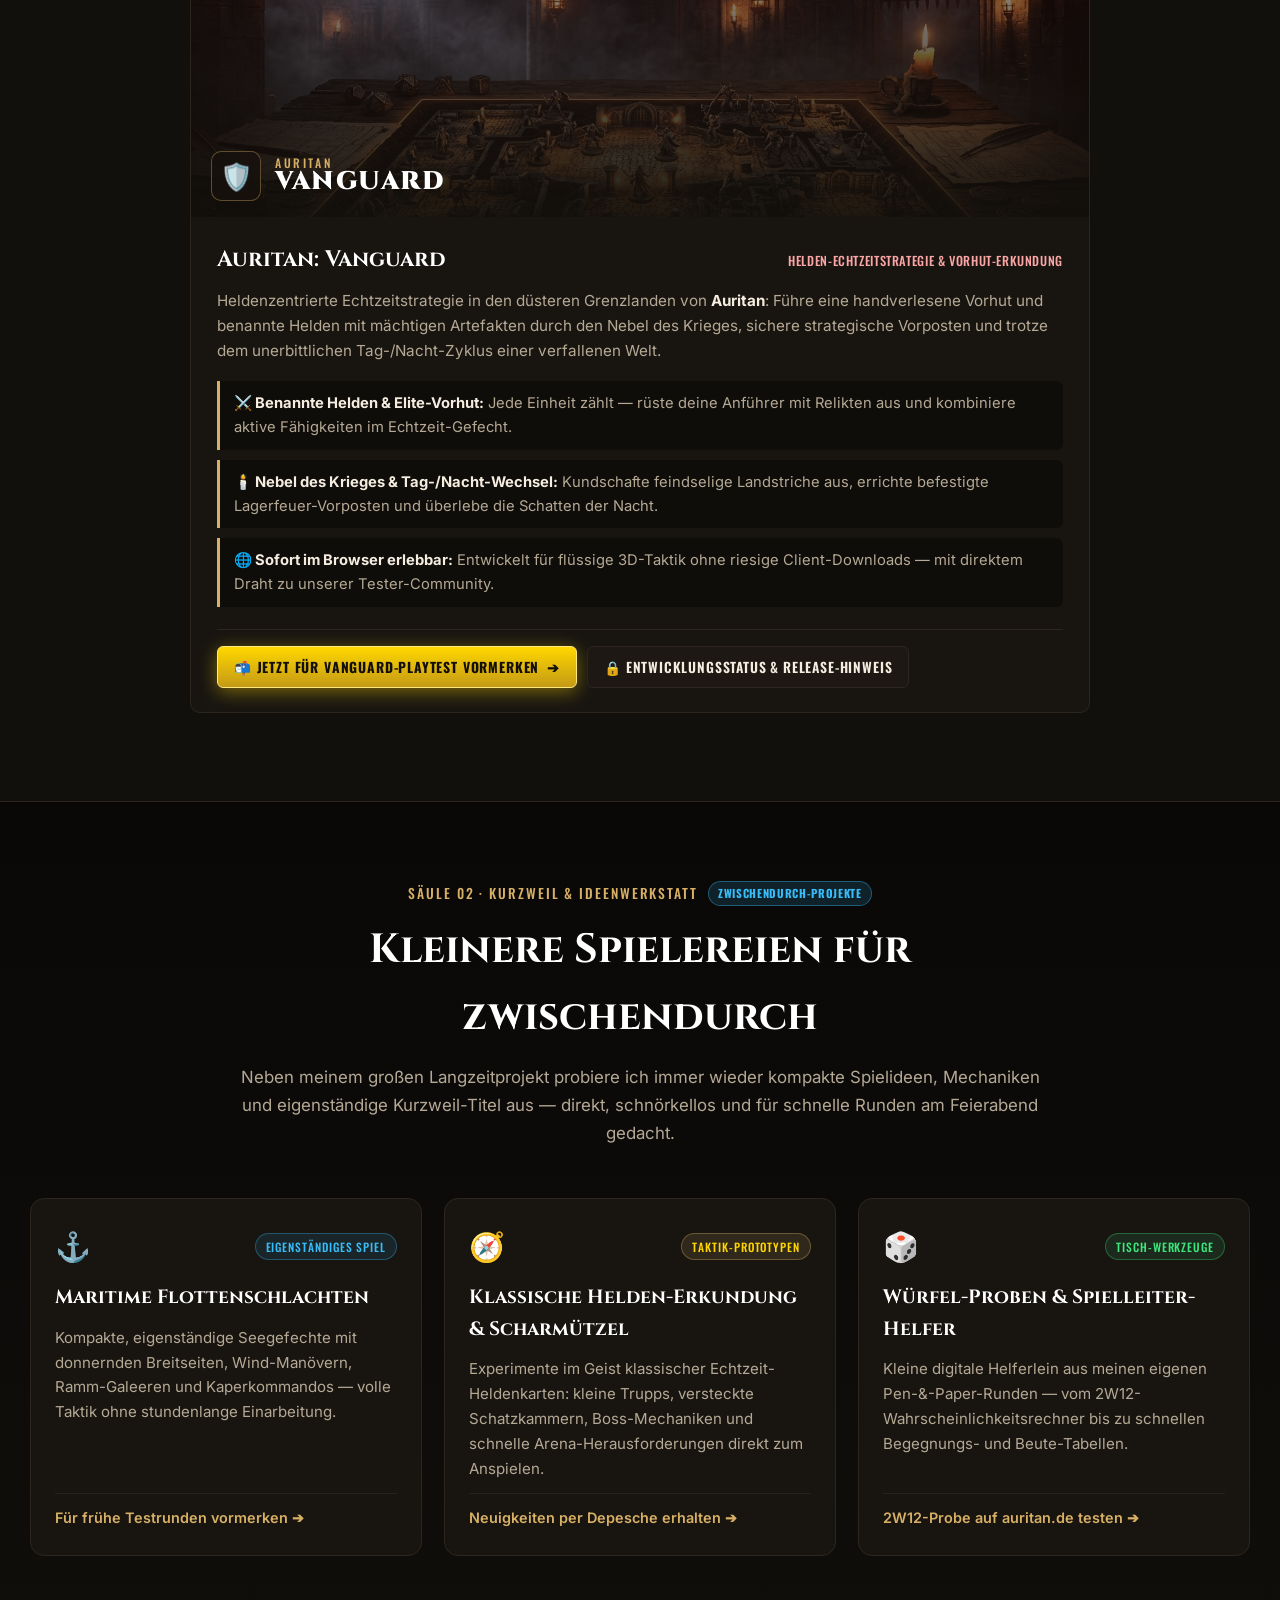
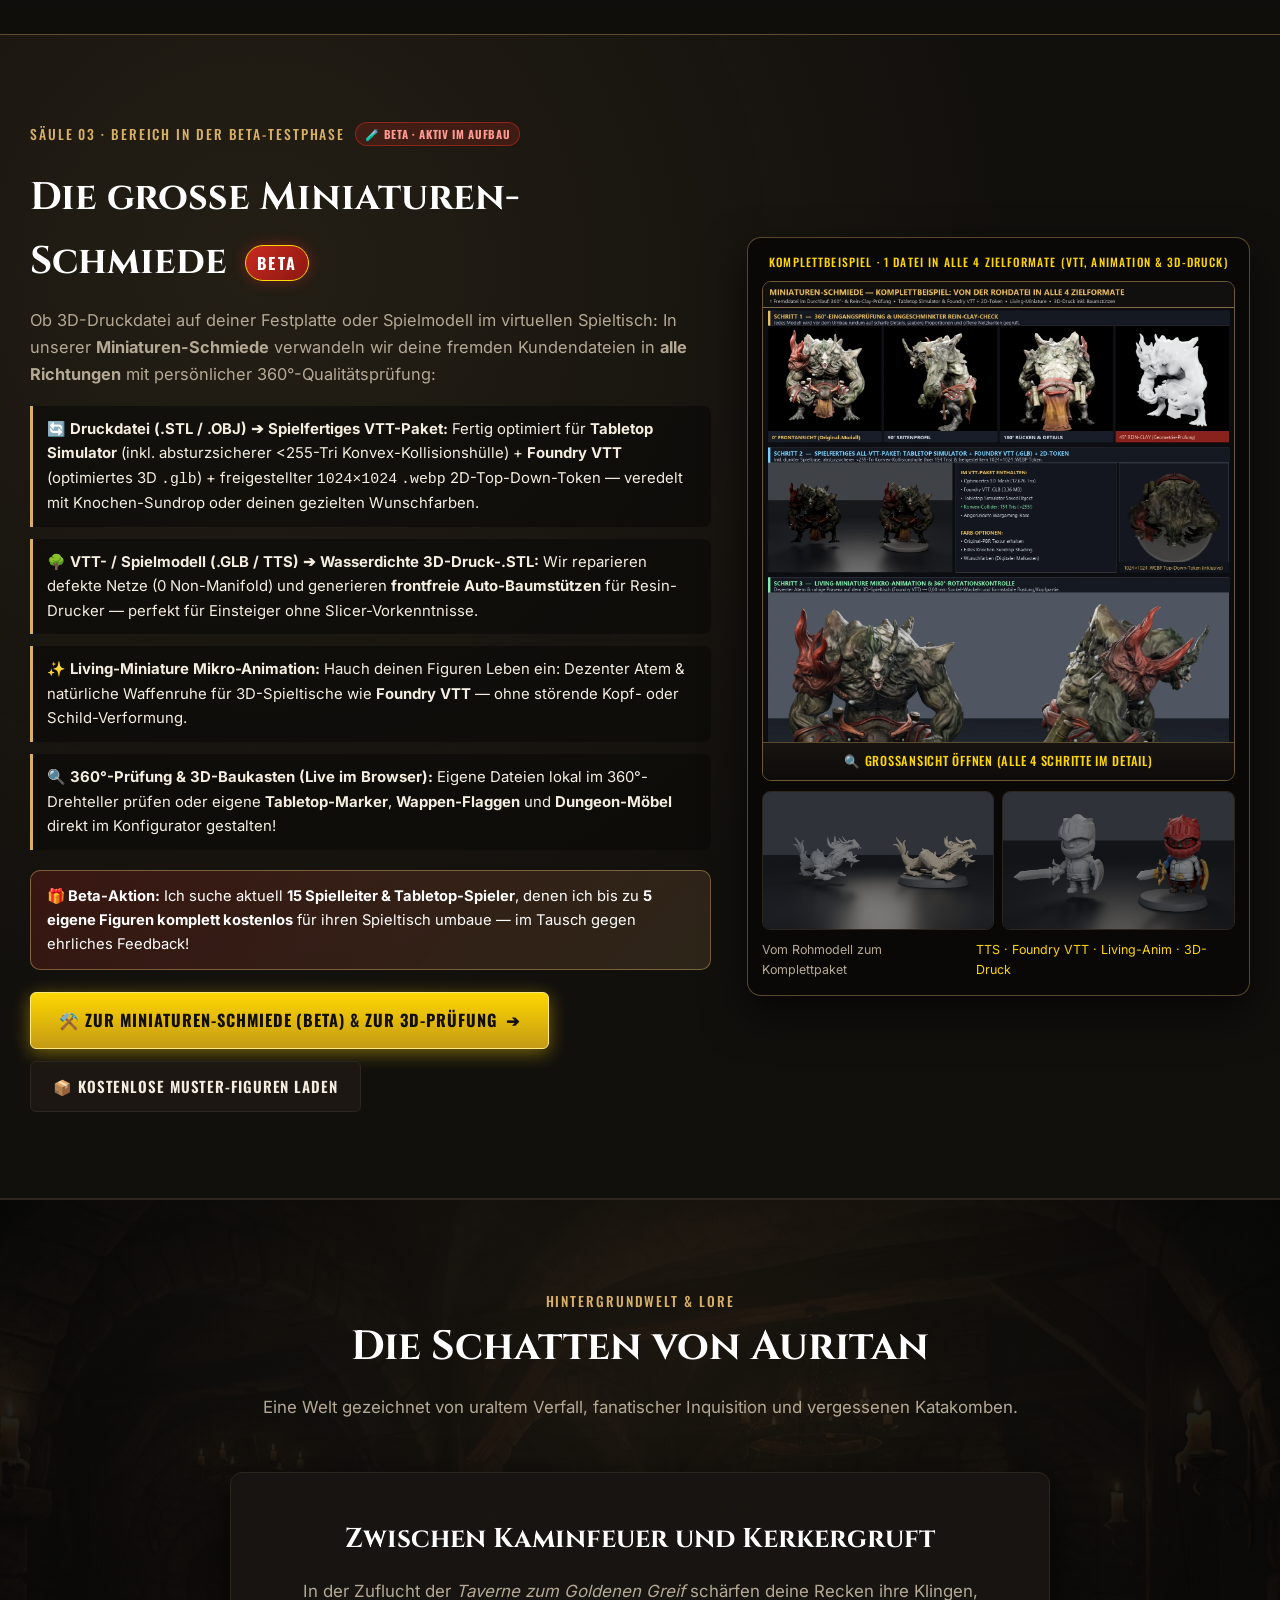
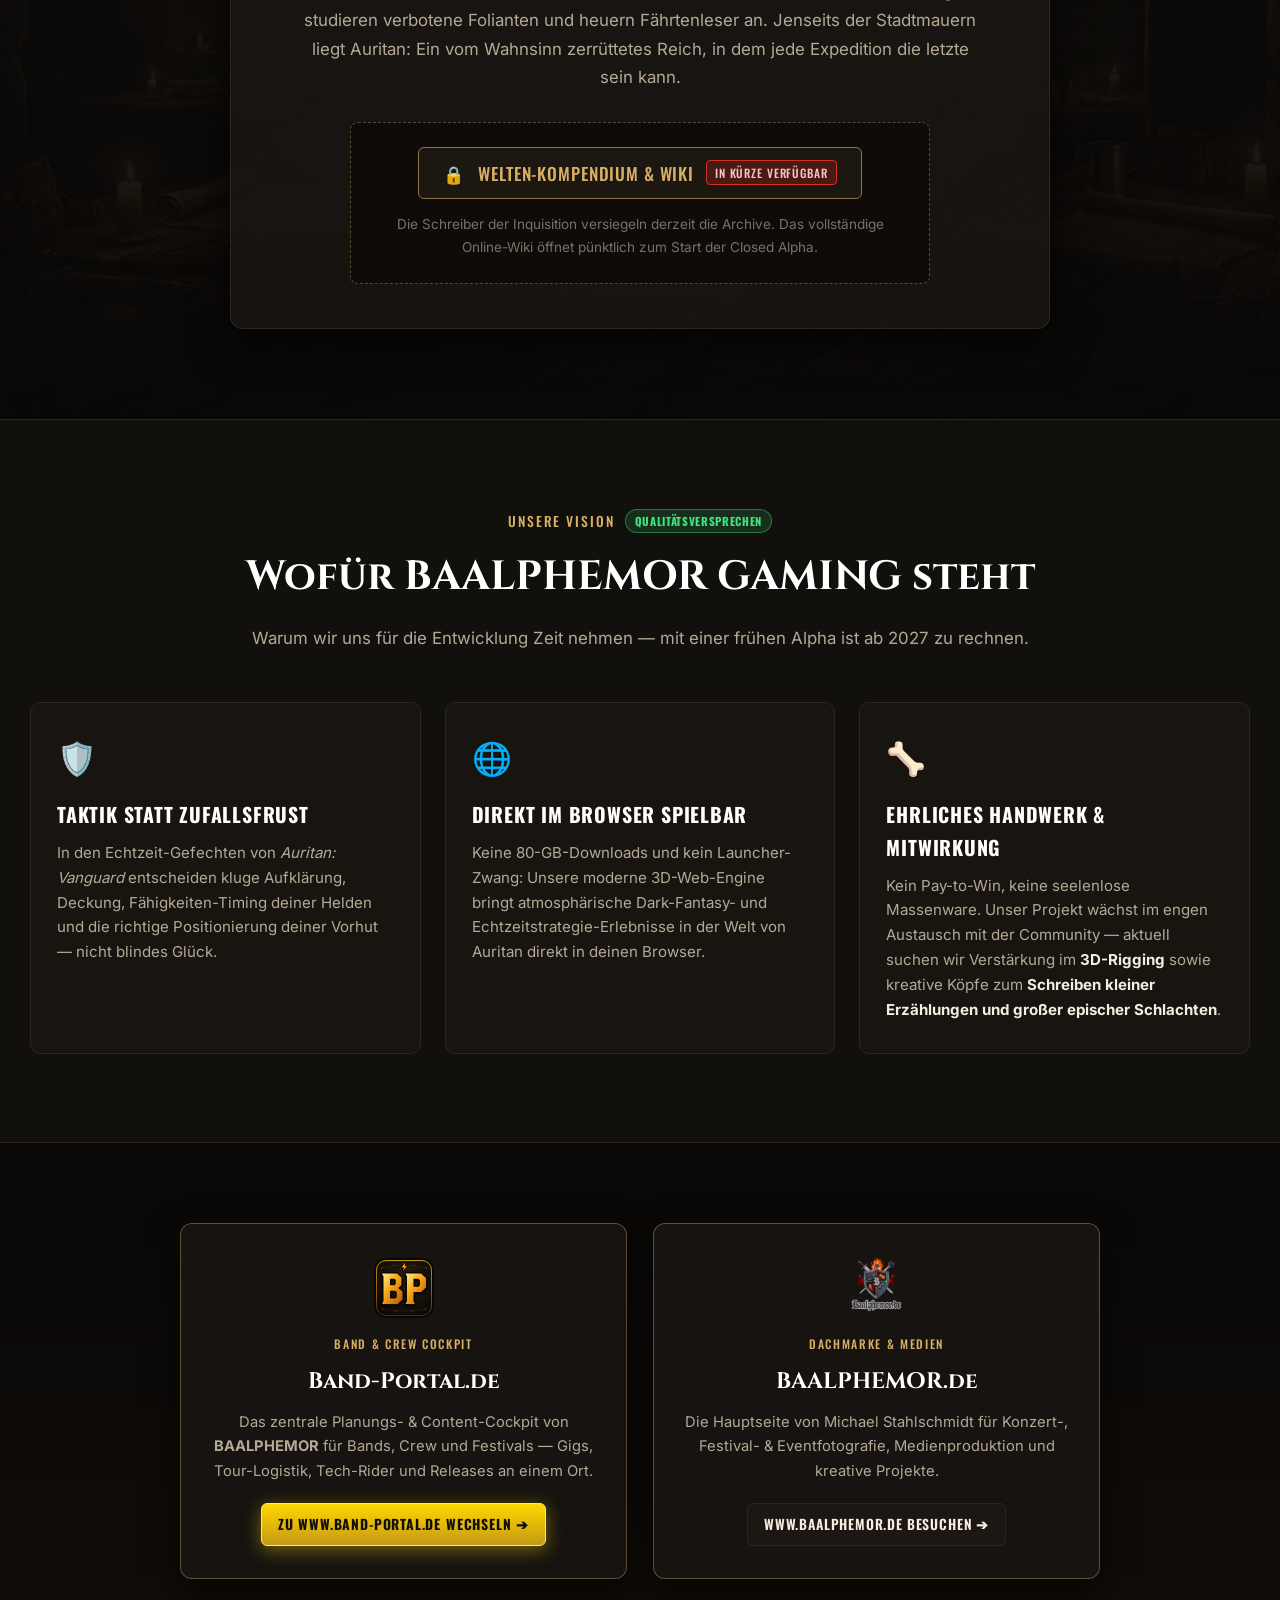
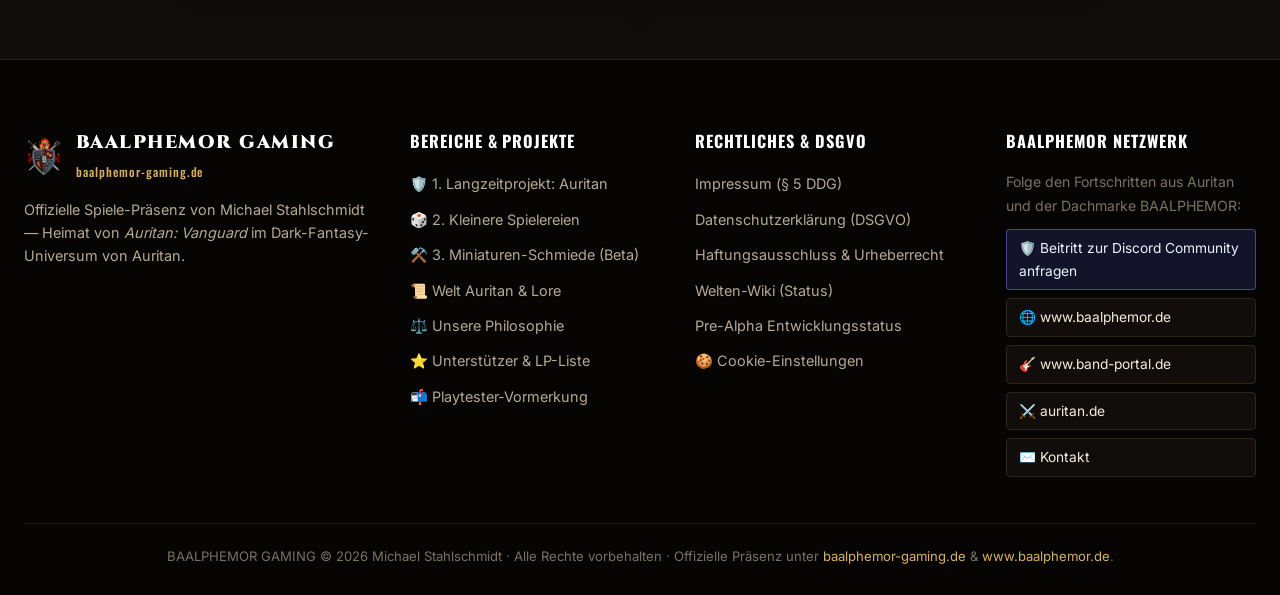
==== commit 4588aa70: "feat(schmiede): launch Miniaturen-Schmiede Beta with 360 check, 3 standard packages & portal linter" ====
--- a/index.html
+++ b/index.html
@@ -15,7 +15,7 @@
   <meta property="og:image" content="assets/meta_cover_banner_v2.jpg">
 
   <link rel="icon" type="image/png" href="assets/balphemor_shield.png">
-  <link rel="stylesheet" href="style.css?v=20261027_dc1">
+  <link rel="stylesheet" href="style.css?v=20261113_ms2">
   
   <!-- Google Fonts: Cinzel für Grimdark-Epik, Oswald für Markantes, Inter für Lesbarkeit -->
   <link rel="stylesheet" href="assets/fonts/fonts.css">
@@ -29,18 +29,16 @@
         <img src="assets/balphemor_shield.png" alt="BAALPHEMOR Schild" class="brand-shield-nav">
         <div class="brand-text-wrap">
           <span class="brand-title-main">BAALPHEMOR</span>
-          <span class="brand-title-sub">GAMING · WELT AURITAN</span>
+          <span class="brand-title-sub">GAMING · SPIELE &amp; MINIATUREN-SCHMIEDE</span>
         </div>
       </a>
 
       <nav class="nav-links" id="desktop-nav">
-        <a href="#projekte">Auritan: Vanguard</a>
-        <a href="#welt">Welt Auritan</a>
+        <a href="#projekte">Langzeitprojekt</a>
+        <a href="#spielereien">Zwischendurch</a>
+        <a href="schmiede/" class="nav-forge-pill">⚒️ Miniaturen-Schmiede <span class="badge-beta-live">BETA</span></a>
         <a href="#vision">Philosophie</a>
-        <a href="loyalitaet/">⭐ LP-Liste & Boni</a>
-        <a href="#" id="nav-wiki-btn" class="nav-wiki-link" title="Archive noch versiegelt">
-          📜 Wiki & Chronik <span class="badge-soon">In Kürze</span>
-        </a>
+        <a href="loyalitaet/">⭐ LP-Liste</a>
         <a href="https://auritan.de" target="_blank" rel="noopener" class="nav-balphemor-pill" title="Begleitseite zur Welt Auritan öffnen">
           <img src="assets/auritan_logo.png" alt="Auritan" class="nav-pill-shield">
           <span>AURITAN.DE</span>
@@ -58,8 +56,10 @@
   <!-- Mobile Drawer -->
   <div class="mobile-drawer" id="mobile-drawer">
     <nav class="mobile-nav-links">
-      <a href="#projekte" class="mobile-link">🛡️ Auritan: Vanguard (Im Fokus)</a>
-      <a href="#welt" class="mobile-link">Welt Auritan</a>
+      <a href="#projekte" class="mobile-link">🛡️ 1. Langzeitprojekt: Welt Auritan</a>
+      <a href="#spielereien" class="mobile-link">🎲 2. Kleinere Spielereien für zwischendurch</a>
+      <a href="schmiede/" class="mobile-link balphemor-special">⚒️ 3. Die große Miniaturen-Schmiede (Beta) ➔</a>
+      <a href="#welt" class="mobile-link">Hintergrundwelt Auritan</a>
       <a href="#vision" class="mobile-link">Unsere Philosophie</a>
       <a href="loyalitaet/" class="mobile-link">⭐ Unterstützer & LP-Liste</a>
       <a href="#rigging-box" class="mobile-link">🤝 Mitwirken (Stories &amp; Erzählungen gesucht)</a>
@@ -111,14 +111,37 @@
 
         <h1 class="hero-title">
           BAALPHEMOR GAMING<br>
-          <span class="text-gold">Wahre Taktik in den Schatten von Auritan.</span>
+          <span class="text-gold">Spiele-Werkstatt, Herzensprojekte &amp; Miniaturen-Schmiede.</span>
         </h1>
 
         <p class="hero-lead">
-          Hier entsteht das Spiele-Portal von <strong>Michael Stahlschmidt (BAALPHEMOR)</strong> rund um die düstere Dark-Fantasy-Welt von <strong>Auritan</strong>. 
-          Unser voller Entwicklungsfokus gilt aktuell <strong>Auritan: Vanguard</strong> — heldenzentrierter Echtzeitstrategie & taktischer Vorhut-Erkundung ohne Zufallsfrust. 
-          Sichere dir jetzt deinen Platz für die ersten <strong>Closed-Playtests</strong>!
-        </p>
+          Willkommen in der persönlichen Gaming-Werkstatt von <strong>Michael „Baal“ Stahlschmidt (BAALPHEMOR)</strong> — ehrlich, unabhängig und auf Deutsch. 
+          Hier entstehen mein großes Dark-Fantasy-Langzeitprojekt rund um <strong>Auritan</strong>, kurzweilige <strong>Spielereien für zwischendurch</strong> und unsere <strong>große Miniaturen-Schmiede</strong> für den professionellen Umbau deiner 3D-Miniaturen (Druck ⇄ VTT), Living-Miniatures, Marker und Spieltische.
+        </p>
+
+        <!-- DIE 3 SÄULEN AUF EINEN BLICK (Direkt-Wegweiser) -->
+        <div class="three-pillars-strip" aria-label="Die drei Bereiche von BAALPHEMOR GAMING">
+          <a href="#projekte" class="pillar-jump-card">
+            <span class="pillar-step">SÄULE 01 · HERZENSPROJEKT</span>
+            <strong>🛡️ Mein Langzeitprojekt</strong>
+            <span class="pillar-desc">Die düstere Welt von <em>Auritan</em> &amp; heldenzentrierte Taktik in <em>Vanguard</em>.</span>
+            <span class="pillar-cta">Zum Langzeitprojekt ↓</span>
+          </a>
+
+          <a href="#spielereien" class="pillar-jump-card">
+            <span class="pillar-step">SÄULE 02 · KURZWEIL &amp; EXPERIMENTE</span>
+            <strong>🎲 Kleinere Spielereien</strong>
+            <span class="pillar-desc">Kompakte Spiele für zwischendurch, Seekrieg-Gefechte &amp; Taktik-Prototypen.</span>
+            <span class="pillar-cta">Zu den Spielereien ↓</span>
+          </a>
+
+          <a href="schmiede/" class="pillar-jump-card pillar-jump-highlight">
+            <span class="pillar-step">SÄULE 03 · OFFENE BETA-PHASE</span>
+            <strong>⚒️ Miniaturen-Schmiede <span class="badge-beta-live">BETA</span></strong>
+            <span class="pillar-desc">Fremde 3D-Dateien in alle Richtungen umbauen (Druck ⇄ VTT), Living-Miniatures &amp; 3D-Baukasten.</span>
+            <span class="pillar-cta">Beta-Schmiede &amp; 3D-Prüfung öffnen ➔</span>
+          </a>
+        </div>
 
         <!-- Auritan Showcase Banner jetzt oben im Hero-Bereich (getauscht mit Anmelde-Panel) -->
         <div class="hero-showcase-wrap">
@@ -246,8 +269,17 @@
                 <input type="checkbox" name="game_interest" value="Auritan: Vanguard" checked>
                 <span class="custom-checkbox"></span>
                 <span class="option-content">
-                  <strong>🛡️ Auritan: Vanguard</strong>
-                  <span class="option-desc">Helden-Erkundung & Echtzeit-Taktik in den Grenzlanden von Auritan</span>
+                  <strong>🛡️ Auritan: Vanguard (Langzeitprojekt)</strong>
+                  <span class="option-desc">Helden-Erkundung &amp; Echtzeit-Taktik in den Grenzlanden von Auritan</span>
+                </span>
+              </label>
+
+              <label class="lead-option-label" style="margin-top: 10px;">
+                <input type="checkbox" name="game_interest" value="Miniaturen-Schmiede (Beta &amp; 3D-Baukasten)">
+                <span class="custom-checkbox"></span>
+                <span class="option-content">
+                  <strong>⚒️ Miniaturen-Schmiede &amp; 3D-Baukasten (Beta)</strong>
+                  <span class="option-desc">Dateien umbauen (Druck ⇄ VTT), Living Miniature, Sundrop &amp; 3D-Baukasten für TTS / Foundry VTT</span>
                 </span>
               </label>
             </div>
@@ -278,19 +310,18 @@
     </section>
 
     <!-- ========================================================
-         SECTION 1: FOKUS-SPIEL — AURITAN: VANGUARD
-         (Grid of Fate, Broadside & Empires vorerst ausgeblendet)
+         SÄULE 1: MEIN LANGZEIT- & HERZENSPROJEKT — AURITAN: VANGUARD
          ======================================================== -->
     <section class="portfolio-section" id="projekte">
       <div class="section-container">
         <div class="section-header">
           <div class="section-kicker-row">
-            <span class="section-kicker">AKTUELLER ENTWICKLUNGSFOKUS</span>
+            <span class="section-kicker">SÄULE 01 · MEIN LANGZEIT- &amp; HERZENSPROJEKT</span>
             <span class="status-pill-active">Welt Auritan</span>
           </div>
           <h2>Auritan: Vanguard</h2>
           <p class="section-lead">
-            Unter dem Dach von <strong>BAALPHEMOR GAMING</strong> konzentrieren wir unsere volle Schmiedekraft derzeit auf <strong>Auritan: Vanguard</strong> — taktische Helden-Echtzeitstrategie im düsteren Universum von <strong>Auritan</strong>.
+            Mein großes Langzeitprojekt, an dem ich mit Herzblut entwickle: <strong>Auritan: Vanguard</strong> — taktische Helden-Echtzeitstrategie und düstere Vorhut-Erkundung im eigenen Dark-Fantasy-Universum von <strong>Auritan</strong>.
           </p>
         </div>
 
@@ -431,6 +462,127 @@
               </div>
             </div>
           </article>
+        </div>
+      </div>
+    </section>
+
+    <!-- ========================================================
+         SÄULE 2: KLEINERE SPIELEREIEN FÜR ZWISCHENDURCH
+         ======================================================== -->
+    <section class="zwischendurch-section" id="spielereien">
+      <div class="section-container">
+        <div class="section-header">
+          <div class="section-kicker-row">
+            <span class="section-kicker">SÄULE 02 · KURZWEIL &amp; IDEENWERKSTATT</span>
+            <span class="status-pill-active pill-cyan-subtle">Zwischendurch-Projekte</span>
+          </div>
+          <h2>Kleinere Spielereien für zwischendurch</h2>
+          <p class="section-lead">
+            Neben meinem großen Langzeitprojekt probiere ich immer wieder kompakte Spielideen, Mechaniken und eigenständige Kurzweil-Titel aus — direkt, schnörkellos und für schnelle Runden am Feierabend gedacht.
+          </p>
+        </div>
+
+        <div class="mini-projects-grid">
+          <article class="mini-project-card">
+            <div class="mini-card-top">
+              <span class="mini-icon">⚓</span>
+              <span class="mini-badge badge-cyan">Eigenständiges Spiel</span>
+            </div>
+            <h3>Maritime Flottenschlachten</h3>
+            <p>
+              Kompakte, eigenständige Seegefechte mit donnernden Breitseiten, Wind-Manövern, Ramm-Galeeren und Kaperkommandos — volle Taktik ohne stundenlange Einarbeitung.
+            </p>
+            <div class="mini-card-footer">
+              <a href="#alpha" class="mini-link">Für frühe Testrunden vormerken ➔</a>
+            </div>
+          </article>
+
+          <article class="mini-project-card">
+            <div class="mini-card-top">
+              <span class="mini-icon">🧭</span>
+              <span class="mini-badge badge-gold">Taktik-Prototypen</span>
+            </div>
+            <h3>Klassische Helden-Erkundung &amp; Scharmützel</h3>
+            <p>
+              Experimente im Geist klassischer Echtzeit-Heldenkarten: kleine Trupps, versteckte Schatzkammern, Boss-Mechaniken und schnelle Arena-Herausforderungen direkt zum Anspielen.
+            </p>
+            <div class="mini-card-footer">
+              <a href="#alpha" class="mini-link">Neuigkeiten per Depesche erhalten ➔</a>
+            </div>
+          </article>
+
+          <article class="mini-project-card">
+            <div class="mini-card-top">
+              <span class="mini-icon">🎲</span>
+              <span class="mini-badge badge-emerald">Tisch-Werkzeuge</span>
+            </div>
+            <h3>Würfel-Proben &amp; Spielleiter-Helfer</h3>
+            <p>
+              Kleine digitale Helferlein aus meinen eigenen Pen-&amp;-Paper-Runden — vom 2W12-Wahrscheinlichkeitsrechner bis zu schnellen Begegnungs- und Beute-Tabellen.
+            </p>
+            <div class="mini-card-footer">
+              <a href="https://auritan.de" target="_blank" rel="noopener" class="mini-link">2W12-Probe auf auritan.de testen ➔</a>
+            </div>
+          </article>
+        </div>
+      </div>
+    </section>
+
+    <!-- ========================================================
+         SÄULE 3: DIE GROSSE MINIATUREN-SCHMIEDE (SPOTLIGHT)
+         ======================================================== -->
+    <section class="forge-home-section" id="schmiede-vorschau">
+      <div class="section-container">
+        <div class="forge-spotlight-shell">
+          <div class="forge-spotlight-copy">
+            <div class="section-kicker-row" style="justify-content:flex-start;">
+              <span class="section-kicker">SÄULE 03 · BEREICH IN DER BETA-TESTPHASE</span>
+              <span class="status-pill-active pill-beta-glow">🧪 BETA · Aktiv im Aufbau</span>
+            </div>
+            <h2>Die große Miniaturen-Schmiede <span class="badge-beta-section">BETA</span></h2>
+            <p class="forge-home-lead">
+              Ob 3D-Druckdatei auf deiner Festplatte oder Spielmodell im virtuellen Spieltisch: In unserer <strong>Miniaturen-Schmiede</strong> verwandeln wir deine fremden Kundendateien in <strong>alle Richtungen</strong> mit persönlicher 360°-Qualitätsprüfung:
+            </p>
+
+            <ul class="forge-home-list">
+              <li><strong>🔄 Druckdatei (.STL / .OBJ) ➔ Spielfertiges VTT-Paket:</strong> Fertig optimiert für <strong>Tabletop Simulator</strong> (inkl. absturzsicherer &lt;255-Tri Konvex-Kollisionshülle) + <strong>Foundry VTT</strong> (optimiertes 3D <code>.glb</code>) + freigestellter <code>1024×1024</code> <code>.webp</code> 2D-Top-Down-Token — veredelt mit Knochen-Sundrop oder deinen gezielten Wunschfarben.</li>
+              <li><strong>🌳 VTT- / Spielmodell (.GLB / TTS) ➔ Wasserdichte 3D-Druck-.STL:</strong> Wir reparieren defekte Netze (0 Non-Manifold) und generieren <strong>frontfreie Auto-Baumstützen</strong> für Resin-Drucker — perfekt für Einsteiger ohne Slicer-Vorkenntnisse.</li>
+              <li><strong>✨ Living-Miniature Mikro-Animation:</strong> Hauch deinen Figuren Leben ein: Dezenter Atem &amp; natürliche Waffenruhe für 3D-Spieltische wie <strong>Foundry VTT</strong> — ohne störende Kopf- oder Schild-Verformung.</li>
+              <li><strong>🔍 360°-Prüfung &amp; 3D-Baukasten (Live im Browser):</strong> Eigene Dateien lokal im 360°-Drehteller prüfen oder eigene <strong>Tabletop-Marker</strong>, <strong>Wappen-Flaggen</strong> und <strong>Dungeon-Möbel</strong> direkt im Konfigurator gestalten!</li>
+            </ul>
+
+            <div class="forge-beta-banner-inline">
+              <strong>🎁 Beta-Aktion:</strong> Ich suche aktuell <strong>15 Spielleiter &amp; Tabletop-Spieler</strong>, denen ich bis zu <strong>5 eigene Figuren komplett kostenlos</strong> für ihren Spieltisch umbaue — im Tausch gegen ehrliches Feedback!
+            </div>
+
+            <div class="forge-home-actions">
+              <a href="schmiede/" class="btn-primary">
+                <span>⚒️ Zur Miniaturen-Schmiede (Beta) &amp; zur 3D-Prüfung</span>
+                <span class="btn-arrow">➔</span>
+              </a>
+              <a href="schmiede/#gratis-muster" class="btn-secondary">
+                <span>📦 Kostenlose Muster-Figuren laden</span>
+              </a>
+            </div>
+          </div>
+
+          <div class="forge-spotlight-visual">
+            <div class="forge-preview-card">
+              <div class="forge-preview-tag">KOMPLETTBEISPIEL · 1 DATEI IN ALLE 4 ZIELFORMATE (VTT, ANIMATION &amp; 3D-DRUCK)</div>
+              <a href="#" class="forge-4stage-trigger modal-trigger" data-modal="modal-showcase-4stufen" title="Klicken für 100 %-Großansicht aller 4 Schmiede-Schritte">
+                <img src="assets/schmiede/miniaturen_schmiede_4_stufen_showcase.webp" alt="Miniaturen-Schmiede 4-Stufen-Komplettbeispiel: 360-Grad Rein-Clay Prüfung, Tabletop Simulator und Foundry VTT Paket mit 2D-Token, Living-Miniature Animation und wasserdichter 3D-Druck mit Auto-Baumstützen" class="forge-preview-img forge-4stage-hero-img" loading="lazy">
+                <span class="forge-zoom-pill">🔍 Großansicht öffnen (alle 4 Schritte im Detail)</span>
+              </a>
+              <div class="forge-mini-pair">
+                <img src="assets/schmiede/drache_vorher_nachher.png" alt="Vorher graue STL, nachher Knochen-Sundrop Miniatur auf Base" class="forge-preview-img" loading="lazy">
+                <img src="assets/schmiede/ritter_vorher_nachher.png" alt="Vorher graue Ritter-STL, nachher farbiges Modell mit Schwert und Schild" class="forge-preview-img" loading="lazy">
+              </div>
+              <div class="forge-preview-caption">
+                <span>Vom Rohmodell zum Komplettpaket</span>
+                <span class="text-gold">TTS · Foundry VTT · Living-Anim · 3D-Druck</span>
+              </div>
+            </div>
+          </div>
         </div>
       </div>
     </section>
@@ -556,14 +708,14 @@
       </div>
 
       <div class="footer-col">
-        <h4>Projekt & Welt</h4>
+        <h4>Bereiche &amp; Projekte</h4>
         <ul class="footer-nav">
-          <!-- Vorerst ausgeblendet: Grid of Fate, Broadside, Empires -->
-          <li><a href="#vanguard">🛡️ Auritan: Vanguard</a></li>
-          <li><a href="#welt">📜 Welt Auritan & Lore</a></li>
+          <li><a href="#vanguard">🛡️ 1. Langzeitprojekt: Auritan</a></li>
+          <li><a href="#spielereien">🎲 2. Kleinere Spielereien</a></li>
+          <li><a href="schmiede/">⚒️ 3. Miniaturen-Schmiede (Beta)</a></li>
+          <li><a href="#welt">📜 Welt Auritan &amp; Lore</a></li>
           <li><a href="#vision">⚖️ Unsere Philosophie</a></li>
-          <li><a href="#rigging-box">🤝 Mitwirken: Rigging & Stories</a></li>
-          <li><a href="loyalitaet/">⭐ Unterstützer & LP-Liste</a></li>
+          <li><a href="loyalitaet/">⭐ Unterstützer &amp; LP-Liste</a></li>
           <li><a href="#alpha">📬 Playtester-Vormerkung</a></li>
         </ul>
       </div>
@@ -785,6 +937,22 @@
     </div>
   </div>
 
+  <!-- Modal 4: 4-Stufen-Komplettbeispiel Lightbox -->
+  <div class="modal-overlay" id="modal-showcase-4stufen" role="dialog" aria-modal="true" aria-labelledby="modal-showcase-title">
+    <div class="modal-card modal-showcase-wide">
+      <div class="modal-header">
+        <h3 id="modal-showcase-title">⚒️ Miniaturen-Schmiede — Das 4-Stufen-Komplettbeispiel</h3>
+        <button class="modal-close" aria-label="Schließen">&times;</button>
+      </div>
+      <div class="modal-body" style="padding:14px; text-align:center;">
+        <img src="assets/schmiede/miniaturen_schmiede_4_stufen_showcase.webp" alt="Miniaturen-Schmiede 4-Stufen-Komplettbeispiel in voller Auflösung" style="width:100%; height:auto; border-radius:8px; border:1px solid var(--border-iron);">
+        <div style="margin-top:14px; display:flex; justify-content:center; gap:12px; flex-wrap:wrap;">
+          <a href="schmiede/#komplettbeispiel" class="btn-primary btn-sm"><span>⚒️ Direkt in der Miniaturen-Schmiede inkl. 360°-Videos ansehen ➔</span></a>
+        </div>
+      </div>
+    </div>
+  </div>
+
   <!-- DSGVO Cookie Consent Banner -->
   <div class="cookie-banner" id="cookie-banner" role="region" aria-label="Cookie- und Datenschutzeinstellungen">
     <div class="cookie-content">
@@ -800,6 +968,6 @@
     </div>
   </div>
 
-  <script src="script.js?v=20261027_dc1"></script>
+  <script src="script.js?v=20261113_ms1"></script>
 </body>
 </html>
--- a/style.css
+++ b/style.css
@@ -1744,3 +1744,321 @@
   background: rgba(88, 101, 242, 0.3) !important;
 }
 
+
+
+/* ========================================================
+   3-SÄULEN-GLIEDERUNG, ZWISCHENDURCH-SPIELEREIEN & SCHMIEDE-SPOTLIGHT (2026-11-12)
+   ======================================================== */
+.nav-forge-pill {
+  display: inline-flex;
+  align-items: center;
+  gap: 6px;
+  padding: 5px 12px;
+  border-radius: 999px;
+  background: rgba(216, 176, 101, 0.14);
+  border: 1px solid rgba(216, 176, 101, 0.45);
+  color: var(--gold-bright) !important;
+  font-weight: 600;
+}
+.nav-forge-pill:hover {
+  background: rgba(216, 176, 101, 0.26);
+  box-shadow: var(--glow-gold);
+}
+.badge-beta-live {
+  font-family: var(--font-oswald);
+  font-size: 0.65rem;
+  letter-spacing: 0.08em;
+  padding: 1px 6px;
+  border-radius: 4px;
+  background: linear-gradient(135deg, #d92d21, #991b1b);
+  color: #fff;
+}
+
+.three-pillars-strip {
+  display: grid;
+  grid-template-columns: repeat(3, minmax(0, 1fr));
+  gap: 16px;
+  max-width: 1080px;
+  margin: 26px auto 12px;
+  text-align: left;
+}
+.pillar-jump-card {
+  display: flex;
+  flex-direction: column;
+  gap: 7px;
+  padding: 18px 20px;
+  border-radius: 12px;
+  background: rgba(24, 21, 17, 0.88);
+  border: 1px solid var(--border-iron);
+  backdrop-filter: blur(8px);
+  transition: transform 0.2s ease, border-color 0.2s ease, box-shadow 0.2s ease;
+}
+.pillar-jump-card:hover {
+  transform: translateY(-3px);
+  border-color: var(--gold);
+  box-shadow: 0 10px 28px rgba(0, 0, 0, 0.55);
+}
+.pillar-jump-highlight {
+  background: linear-gradient(155deg, rgba(44, 31, 16, 0.94), rgba(22, 17, 13, 0.94));
+  border-color: rgba(216, 176, 101, 0.58);
+  box-shadow: 0 0 24px rgba(216, 176, 101, 0.14);
+}
+.pillar-step {
+  font-family: var(--font-oswald);
+  font-size: 0.72rem;
+  letter-spacing: 0.12em;
+  color: var(--gold);
+  text-transform: uppercase;
+}
+.pillar-jump-card strong {
+  font-family: var(--font-cinzel);
+  font-size: 1.08rem;
+  color: #fff;
+}
+.pillar-desc {
+  font-size: 0.88rem;
+  color: var(--text-muted);
+  line-height: 1.45;
+  flex: 1;
+}
+.pillar-cta {
+  font-size: 0.84rem;
+  font-weight: 700;
+  color: var(--gold-bright);
+  margin-top: 4px;
+}
+
+.zwischendurch-section {
+  padding: 78px 24px;
+  background: linear-gradient(180deg, var(--bg-deep) 0%, #100e0b 100%);
+  border-top: 1px solid var(--border-iron);
+}
+.pill-cyan-subtle {
+  background: rgba(56, 189, 248, 0.14) !important;
+  color: var(--cyan) !important;
+  border-color: rgba(56, 189, 248, 0.38) !important;
+}
+.mini-projects-grid {
+  display: grid;
+  grid-template-columns: repeat(3, minmax(0, 1fr));
+  gap: 22px;
+  margin-top: 34px;
+}
+.mini-project-card {
+  background: var(--bg-card);
+  border: 1px solid var(--border-iron);
+  border-radius: 14px;
+  padding: 24px;
+  display: flex;
+  flex-direction: column;
+  gap: 12px;
+  transition: border-color 0.2s ease, transform 0.2s ease;
+}
+.mini-project-card:hover {
+  border-color: var(--border-gold);
+  transform: translateY(-3px);
+}
+.mini-card-top {
+  display: flex;
+  justify-content: space-between;
+  align-items: center;
+}
+.mini-icon {
+  font-size: 1.8rem;
+}
+.mini-badge {
+  font-family: var(--font-oswald);
+  font-size: 0.72rem;
+  letter-spacing: 0.08em;
+  text-transform: uppercase;
+  padding: 3px 10px;
+  border-radius: 999px;
+  border: 1px solid var(--border-iron);
+}
+.badge-cyan { color: var(--cyan); background: rgba(56, 189, 248, 0.1); border-color: rgba(56, 189, 248, 0.32); }
+.badge-gold { color: var(--gold-bright); background: rgba(216, 176, 101, 0.12); border-color: rgba(216, 176, 101, 0.35); }
+.badge-emerald { color: var(--emerald); background: rgba(62, 230, 125, 0.1); border-color: rgba(62, 230, 125, 0.32); }
+
+.mini-project-card h3 {
+  font-family: var(--font-cinzel);
+  font-size: 1.2rem;
+  color: #fff;
+}
+.mini-project-card p {
+  font-size: 0.94rem;
+  color: var(--text-muted);
+  flex: 1;
+}
+.mini-card-footer {
+  padding-top: 10px;
+  border-top: 1px solid rgba(255, 255, 255, 0.06);
+}
+.mini-link {
+  font-size: 0.9rem;
+  font-weight: 600;
+  color: var(--gold);
+}
+
+.forge-home-section {
+  padding: 86px 24px;
+  background: radial-gradient(circle at 20% 20%, rgba(216, 176, 101, 0.09), transparent 55%), var(--bg-surface);
+  border-top: 1px solid var(--border-gold);
+  border-bottom: 1px solid var(--border-iron);
+}
+.pill-beta-glow {
+  background: rgba(217, 45, 33, 0.18) !important;
+  color: #ff9a92 !important;
+  border-color: rgba(217, 45, 33, 0.5) !important;
+}
+.forge-spotlight-shell {
+  display: grid;
+  grid-template-columns: 1.15fr 0.85fr;
+  gap: 36px;
+  align-items: center;
+}
+.forge-spotlight-copy h2 {
+  font-family: var(--font-cinzel);
+  font-size: clamp(1.85rem, 3vw, 2.5rem);
+  color: #fff;
+  margin: 10px 0 14px;
+}
+.forge-home-lead {
+  font-size: 1.02rem;
+  color: var(--text-muted);
+  margin-bottom: 18px;
+}
+.forge-home-list {
+  list-style: none;
+  display: flex;
+  flex-direction: column;
+  gap: 12px;
+  margin-bottom: 20px;
+}
+.forge-home-list li {
+  background: rgba(9, 8, 7, 0.55);
+  border-left: 3px solid var(--gold);
+  padding: 11px 14px;
+  border-radius: 0 8px 8px 0;
+  font-size: 0.93rem;
+  color: var(--text-primary);
+}
+.forge-beta-banner-inline {
+  background: linear-gradient(135deg, rgba(168, 36, 29, 0.24), rgba(216, 176, 101, 0.14));
+  border: 1px solid rgba(216, 176, 101, 0.45);
+  border-radius: 10px;
+  padding: 13px 16px;
+  font-size: 0.92rem;
+  color: #fff;
+  margin-bottom: 22px;
+}
+.forge-home-actions {
+  display: flex;
+  flex-wrap: wrap;
+  gap: 12px;
+}
+.forge-preview-card {
+  background: var(--bg-deep);
+  border: 1px solid var(--border-gold);
+  border-radius: 14px;
+  padding: 14px;
+  box-shadow: 0 18px 44px rgba(0, 0, 0, 0.65);
+}
+.forge-preview-tag {
+  font-family: var(--font-oswald);
+  font-size: 0.72rem;
+  letter-spacing: 0.1em;
+  color: var(--gold-bright);
+  text-align: center;
+  margin-bottom: 10px;
+}
+.forge-preview-img {
+  width: 100%;
+  display: block;
+  border-radius: 8px;
+  border: 1px solid var(--border-iron);
+  margin-bottom: 10px;
+}
+.forge-4stage-trigger {
+  position: relative;
+  display: block;
+  text-decoration: none;
+  margin-bottom: 10px;
+  border-radius: 9px;
+  overflow: hidden;
+  border: 1px solid rgba(216, 176, 101, 0.48);
+  transition: transform 0.2s ease, box-shadow 0.2s ease, border-color 0.2s ease;
+}
+.forge-4stage-trigger:hover {
+  transform: translateY(-2px);
+  border-color: var(--gold-bright);
+  box-shadow: 0 10px 28px rgba(0, 0, 0, 0.55), 0 0 16px rgba(216, 176, 101, 0.25);
+}
+.forge-4stage-trigger .forge-preview-img,
+.forge-4stage-trigger img {
+  width: 100%;
+  display: block;
+  margin-bottom: 0;
+  border: none;
+  border-radius: 0;
+}
+.forge-4stage-hero-img {
+  max-height: 460px;
+  object-fit: cover;
+  object-position: top center;
+}
+.forge-zoom-pill {
+  display: block;
+  text-align: center;
+  padding: 8px 12px;
+  background: linear-gradient(180deg, rgba(24, 21, 18, 0.95), rgba(14, 12, 10, 0.98));
+  border-top: 1px solid rgba(216, 176, 101, 0.38);
+  color: var(--gold-bright);
+  font-family: var(--font-oswald);
+  font-size: 0.78rem;
+  letter-spacing: 0.06em;
+  text-transform: uppercase;
+}
+.forge-mini-pair {
+  display: grid;
+  grid-template-columns: 1fr 1fr;
+  gap: 8px;
+  margin-bottom: 6px;
+}
+.forge-mini-pair .forge-preview-img {
+  margin-bottom: 0;
+}
+.modal-card.modal-showcase-wide {
+  max-width: min(1240px, 95vw);
+}
+.forge-preview-caption {
+  display: flex;
+  justify-content: space-between;
+  gap: 10px;
+  font-size: 0.78rem;
+  color: var(--text-muted);
+  padding-top: 4px;
+}
+
+.badge-beta-section {
+  display: inline-block;
+  vertical-align: middle;
+  font-family: var(--font-oswald);
+  font-size: 0.42em;
+  letter-spacing: 0.14em;
+  text-transform: uppercase;
+  padding: 4px 11px;
+  margin-left: 8px;
+  border-radius: 999px;
+  background: linear-gradient(135deg, #c92b20, #8c1710);
+  border: 1px solid var(--gold-bright);
+  color: #fff;
+  box-shadow: 0 0 14px rgba(201, 43, 32, 0.45);
+}
+
+@media (max-width: 960px) {
+  .three-pillars-strip,
+  .mini-projects-grid,
+  .forge-spotlight-shell {
+    grid-template-columns: 1fr;
+  }
+}
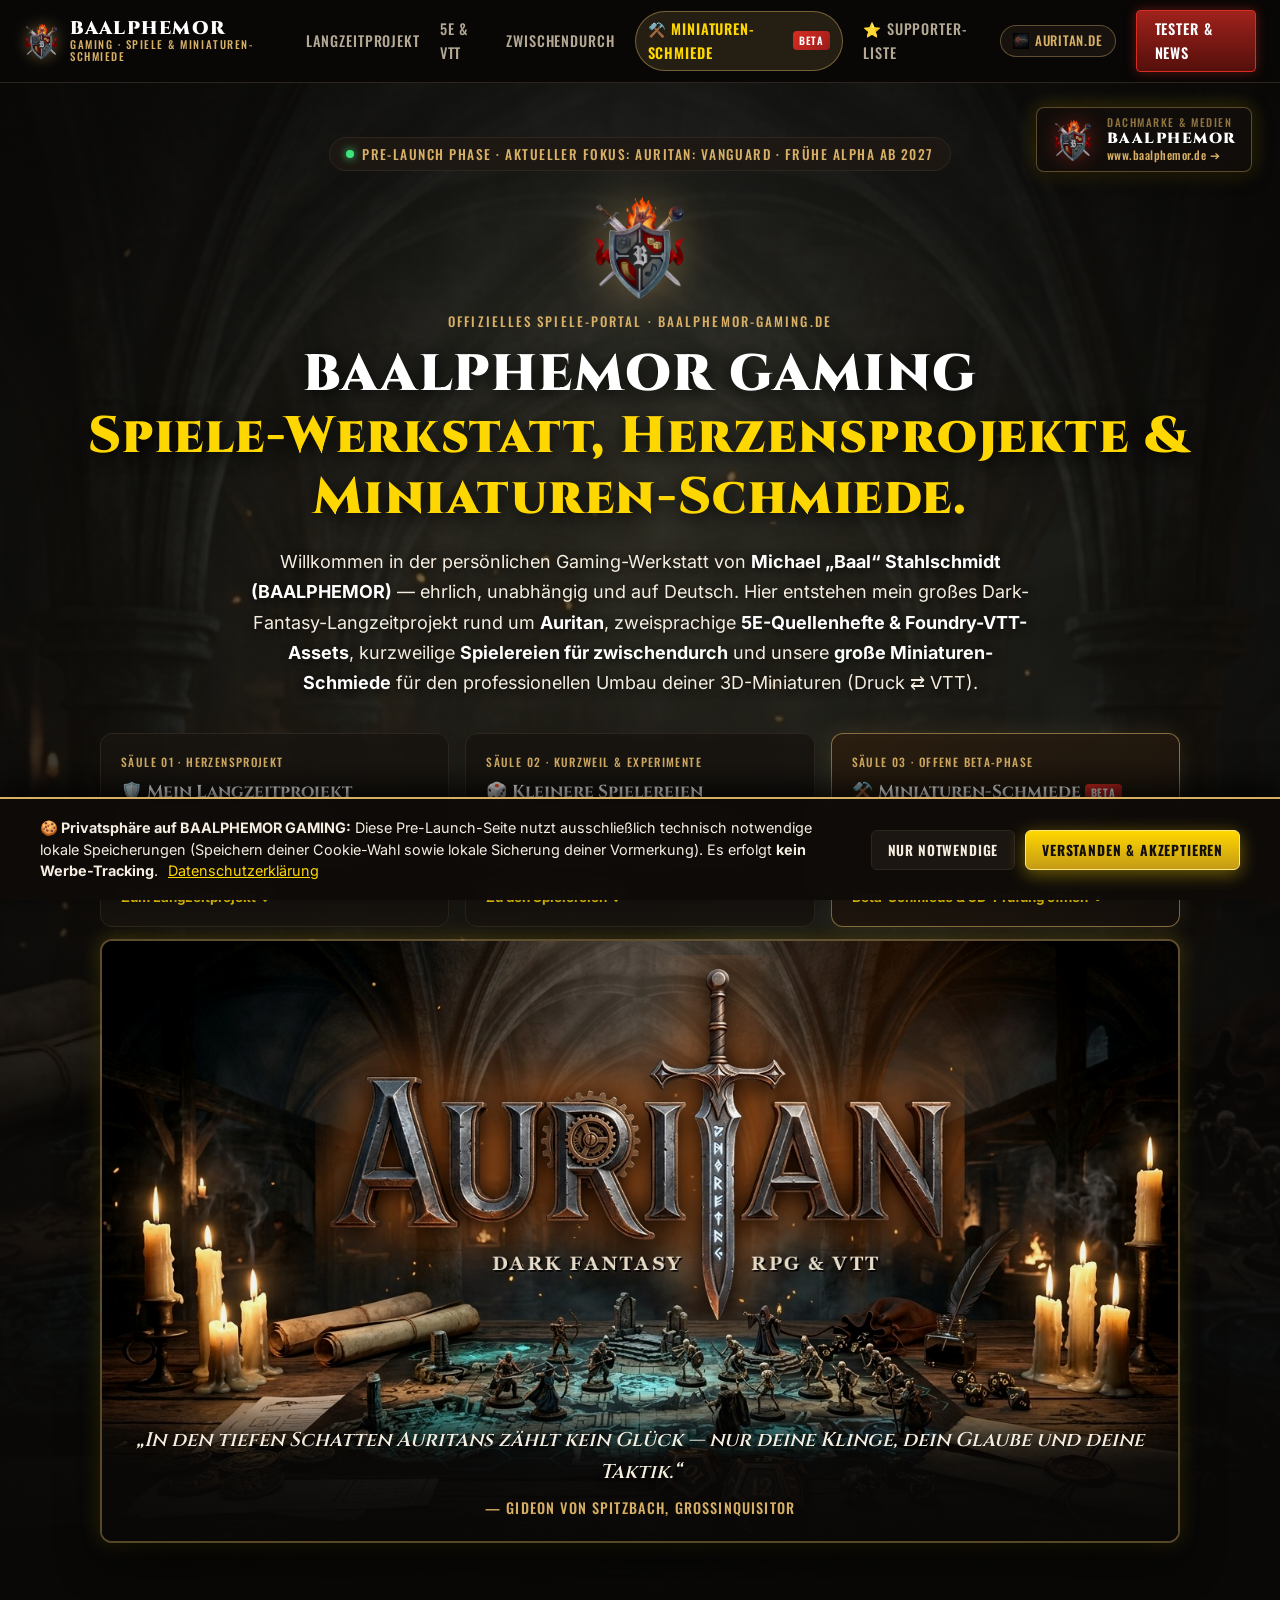
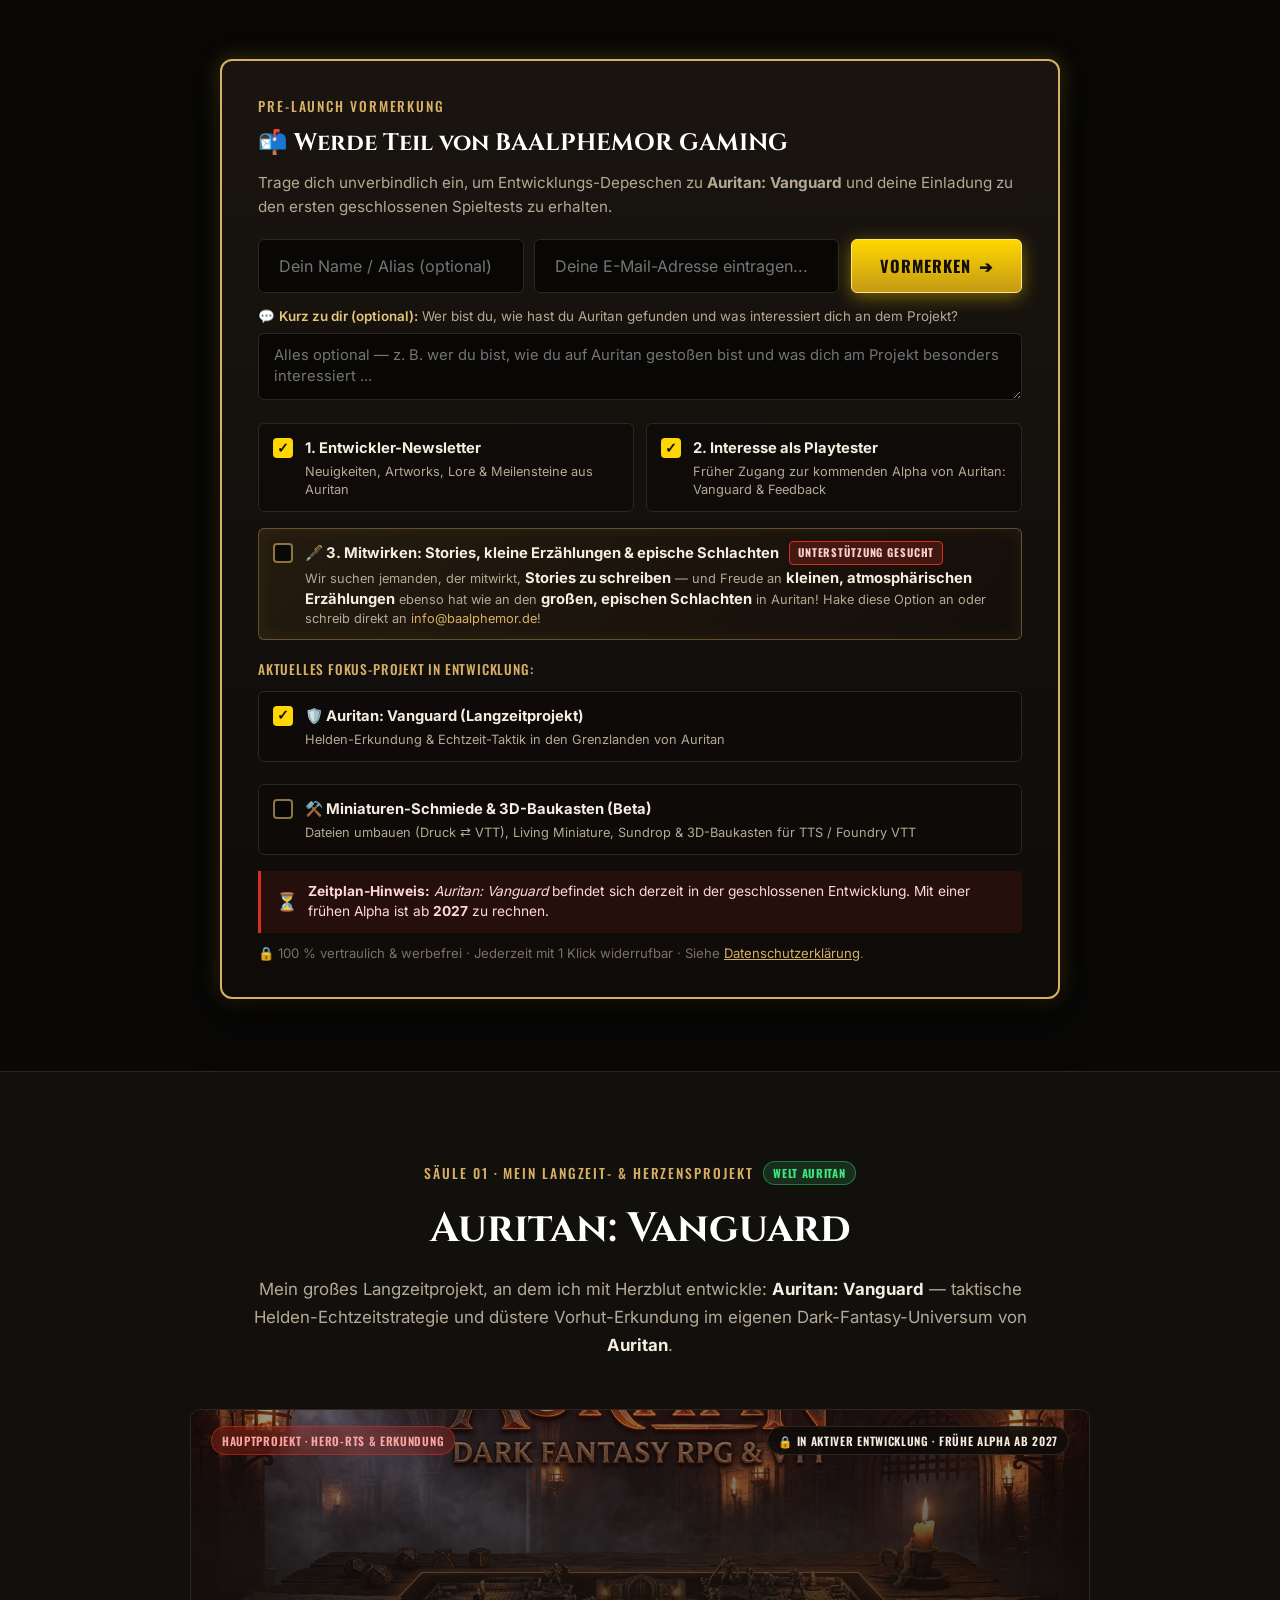
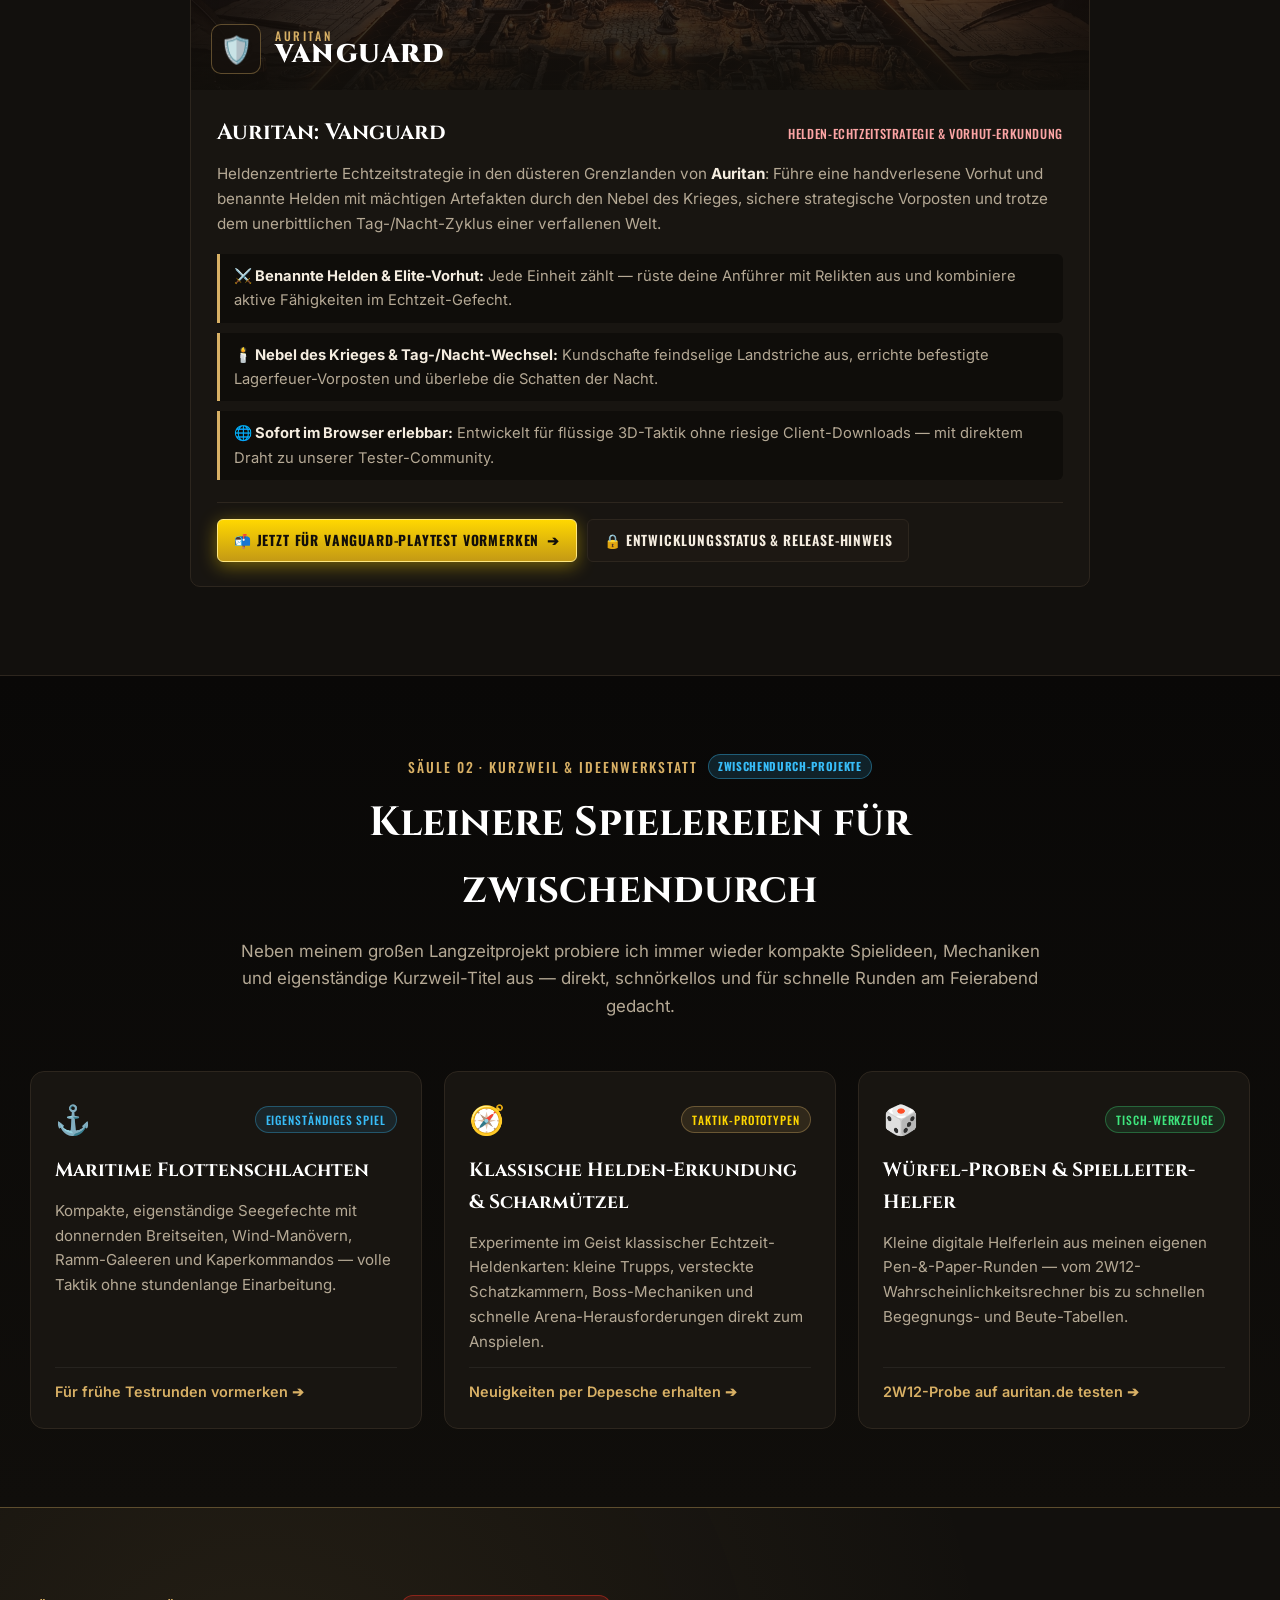
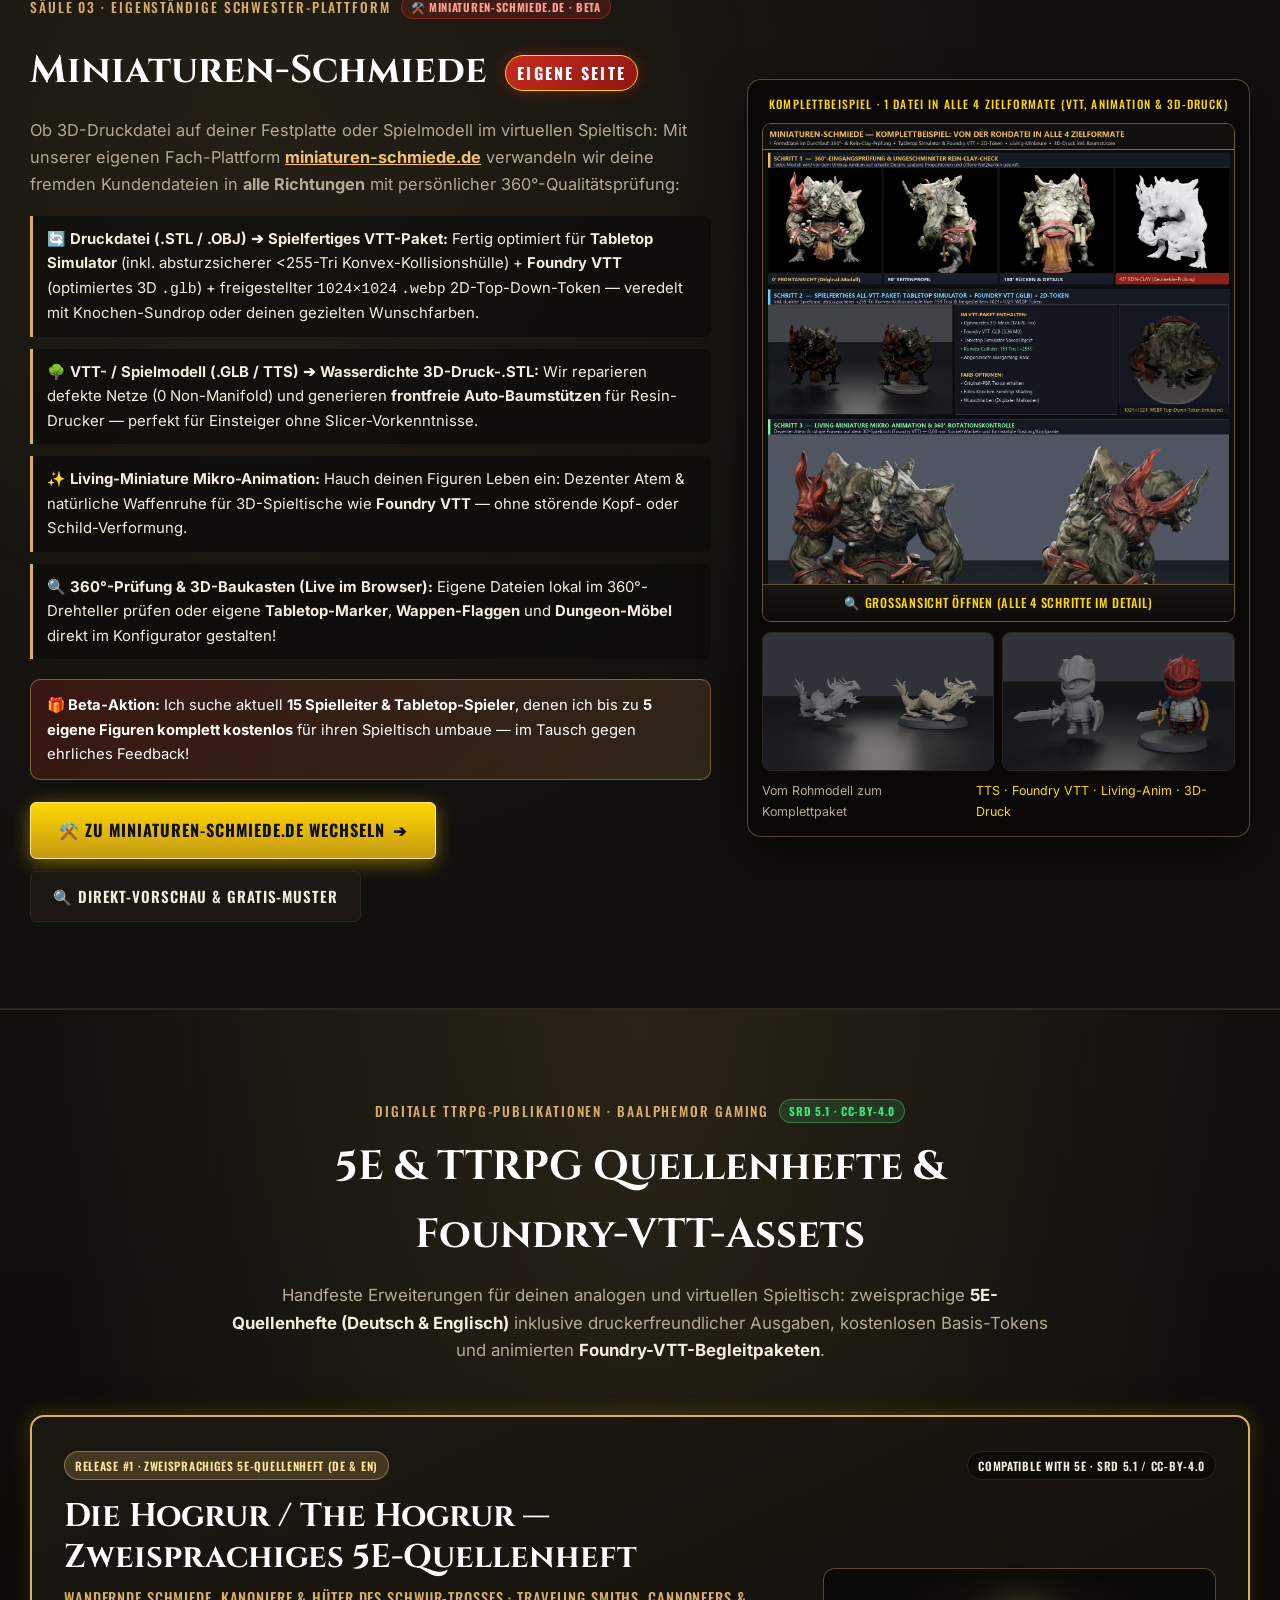
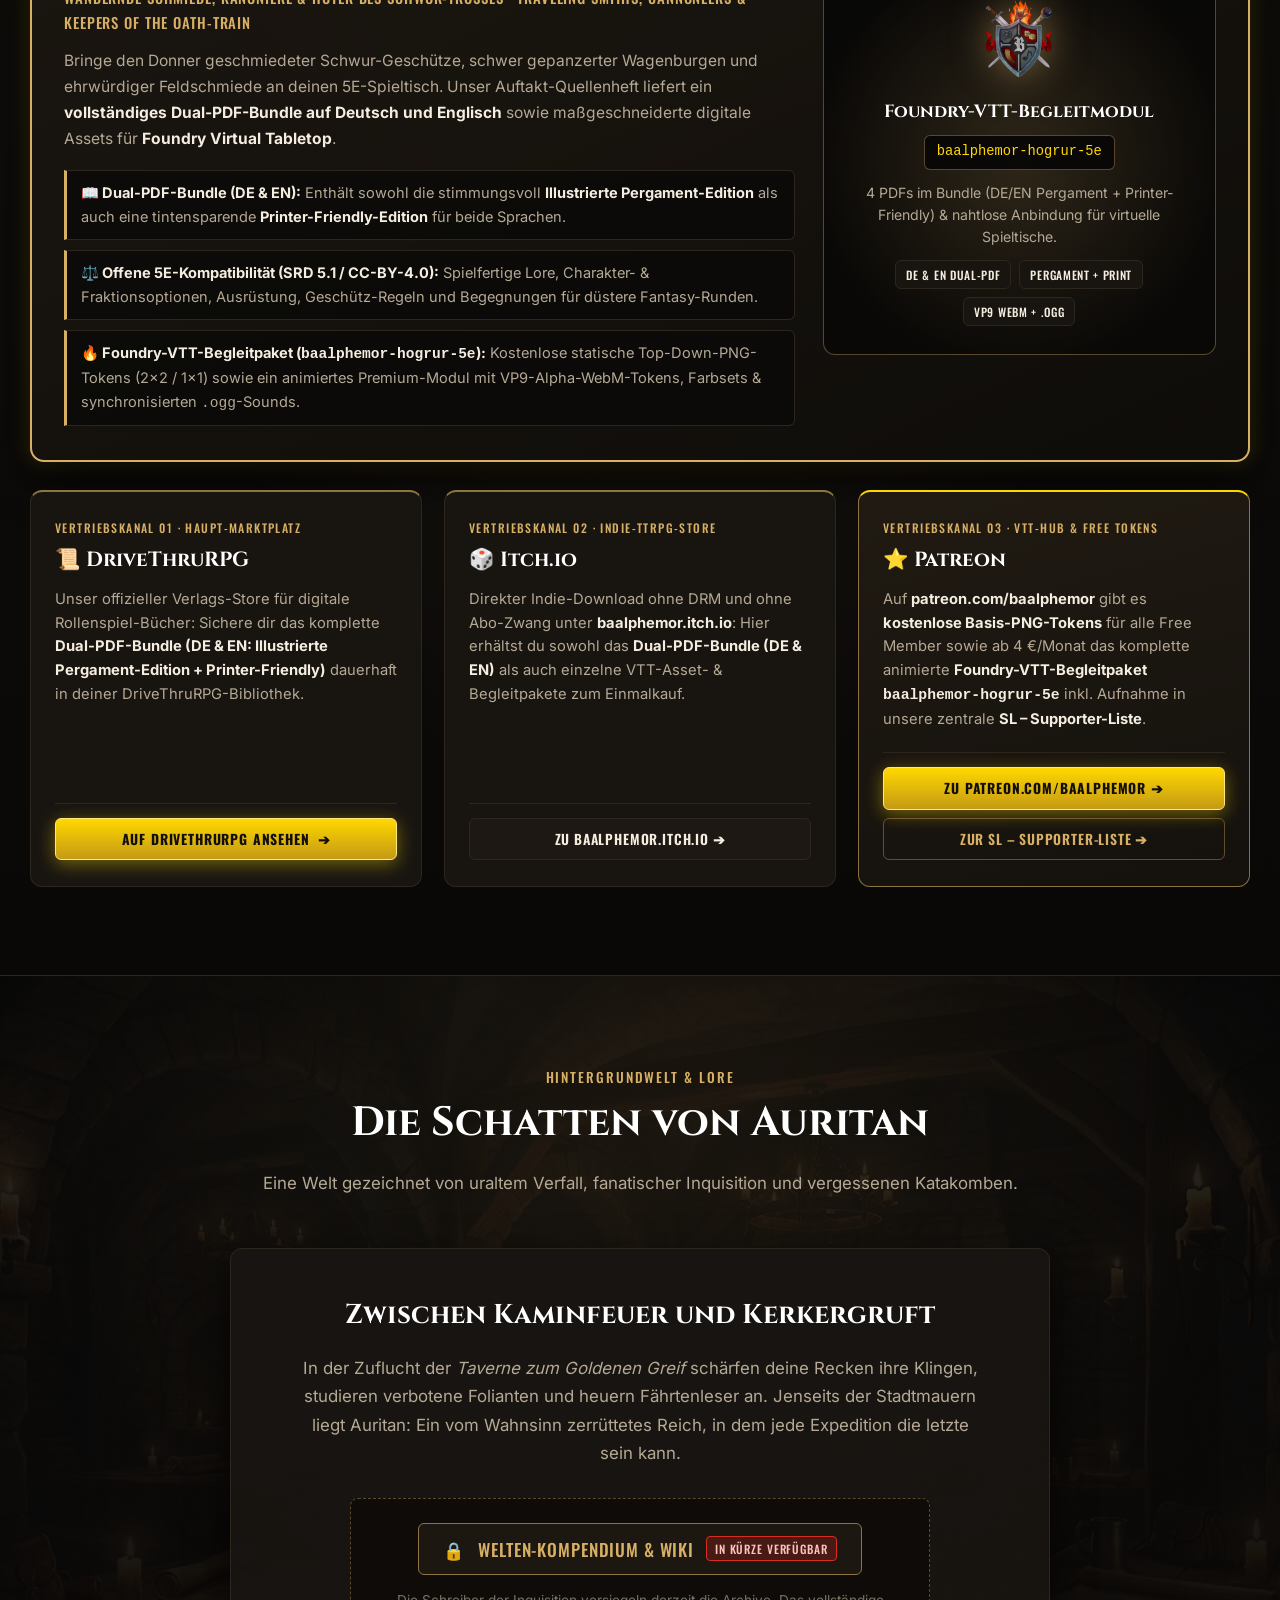
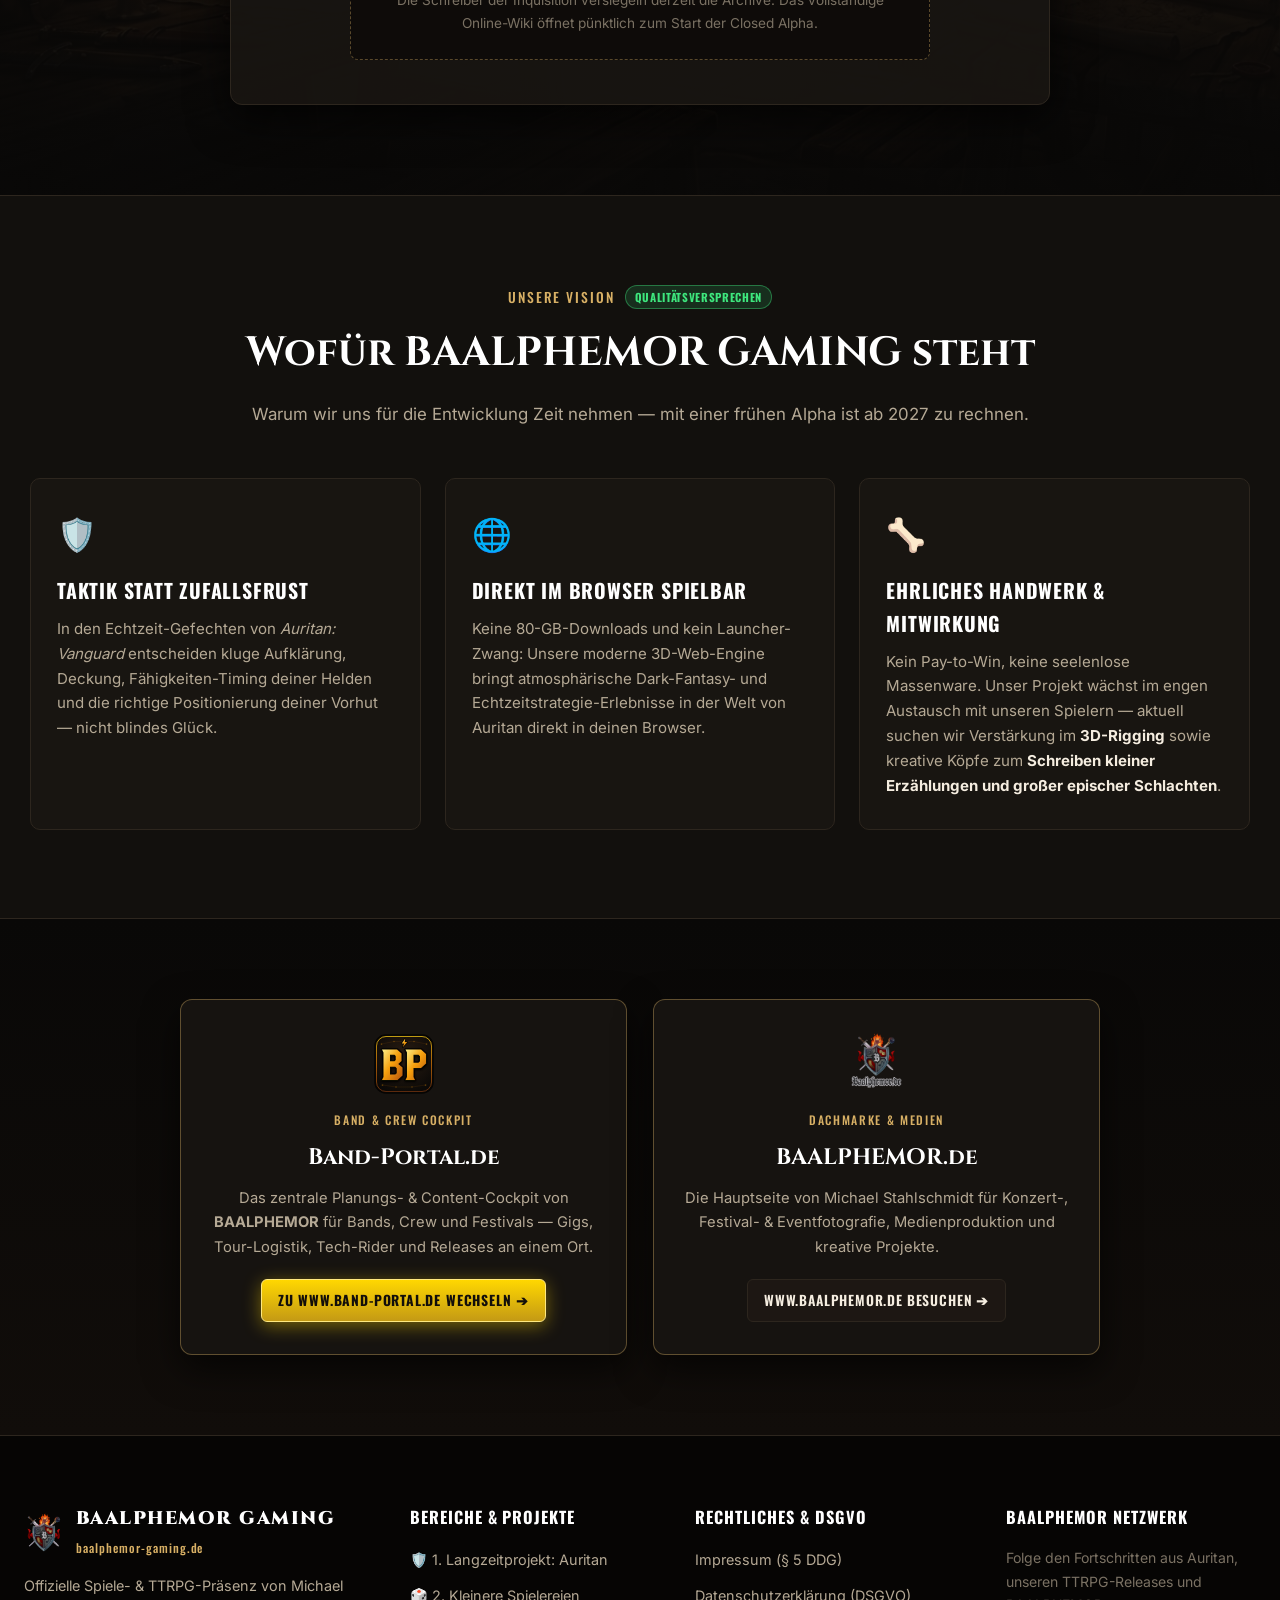
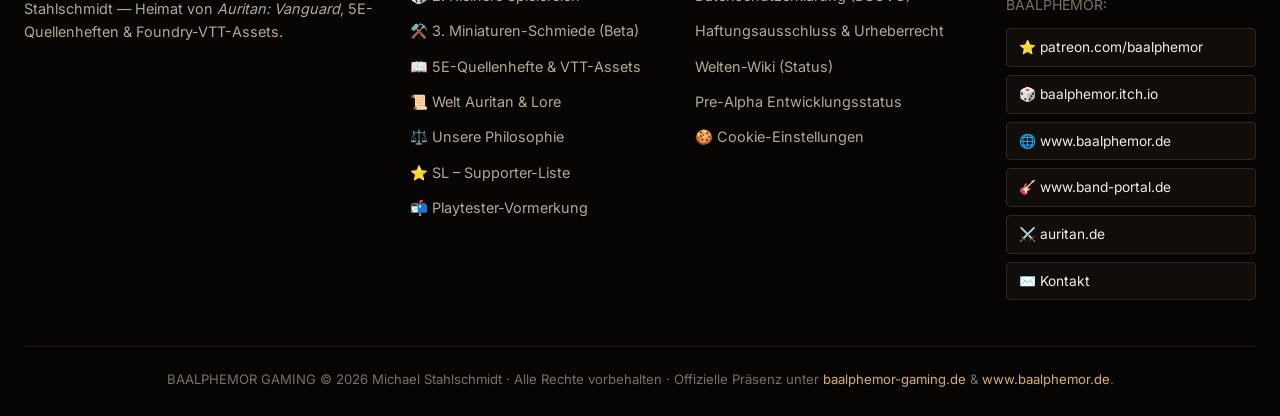
==== commit ca396fbf: "chore(supporter-liste): remove old loyalitaet page & discord refs, link SL - Supporter-Liste on baal" ====
--- a/index.html
+++ b/index.html
@@ -3,15 +3,15 @@
 <head>
   <meta charset="UTF-8">
   <meta name="viewport" content="width=device-width, initial-scale=1.0">
-  <title>BAALPHEMOR GAMING — Offizielles Spiele-Portal | Auritan: Vanguard</title>
-  <meta name="description" content="BAALPHEMOR GAMING ist die Indie-Spielemarke von Michael Stahlschmidt. Aktuell in Entwicklung: Auritan: Vanguard — Heldenzentrierte Echtzeitstrategie & Vorhut-Erkundung in der düsteren Welt Auritan.">
-  <meta name="keywords" content="BAALPHEMOR GAMING, BAALPHEMOR, Auritan, Auritan Vanguard, Dark Fantasy, Echtzeitstrategie, Hero-RTS, Taktik, Pre-Launch">
+  <title>BAALPHEMOR GAMING — Offizielles Spiele-Portal | Auritan: Vanguard &amp; 5E-Assets</title>
+  <meta name="description" content="BAALPHEMOR GAMING ist die Indie-Spielemarke von Michael Stahlschmidt: Auritan: Vanguard, zweisprachige 5E-Quellenhefte (Die Hogrur / The Hogrur), Foundry-VTT-Assets &amp; Miniaturen-Schmiede.">
+  <meta name="keywords" content="BAALPHEMOR GAMING, BAALPHEMOR, Auritan, Auritan Vanguard, Die Hogrur, The Hogrur, 5E Quellenheft, Foundry VTT, Dark Fantasy, Echtzeitstrategie">
   
   <!-- Open Graph / Meta -->
   <meta property="og:type" content="website">
   <meta property="og:url" content="https://baalphemor-gaming.de">
-  <meta property="og:title" content="BAALPHEMOR GAMING — Auritan: Vanguard | Dark Fantasy & Taktik">
-  <meta property="og:description" content="Heldenzentrierte Echtzeitstrategie & Vorhut-Erkundung im düsteren Dark-Fantasy-Universum von Auritan. Mit einer frühen Alpha ist ab 2027 zu rechnen!">
+  <meta property="og:title" content="BAALPHEMOR GAMING — Auritan: Vanguard, 5E-Quellenhefte &amp; Foundry-VTT">
+  <meta property="og:description" content="Heldenzentrierte Echtzeitstrategie in Auritan, zweisprachige 5E-Quellenhefte (DE &amp; EN), animierte Foundry-VTT-Begleitpakete &amp; unsere Miniaturen-Schmiede.">
   <meta property="og:image" content="assets/meta_cover_banner_v2.jpg">
 
   <link rel="icon" type="image/png" href="assets/balphemor_shield.png">
@@ -19,6 +19,200 @@
   
   <!-- Google Fonts: Cinzel für Grimdark-Epik, Oswald für Markantes, Inter für Lesbarkeit -->
   <link rel="stylesheet" href="assets/fonts/fonts.css">
+
+  <style>
+    /* ========================================================
+       5E & TTRPG QUELLENHEFTE & FOUNDRY-VTT-ASSETS SECTION
+       ======================================================== */
+    #ttrpg-assets {
+      scroll-margin-top: 84px;
+    }
+    .ttrpg-sales-section {
+      padding: 88px 24px;
+      background:
+        radial-gradient(ellipse at 50% 0%, rgba(216, 176, 101, 0.12) 0%, transparent 65%),
+        linear-gradient(180deg, #12100d 0%, #090807 100%);
+      border-top: 1px solid var(--border-iron);
+    }
+    .ttrpg-release-spotlight {
+      background: linear-gradient(155deg, rgba(28, 23, 17, 0.97) 0%, rgba(15, 13, 10, 0.98) 100%);
+      border: 2px solid var(--gold);
+      border-radius: 14px;
+      padding: 34px 32px;
+      box-shadow: 0 18px 46px rgba(0, 0, 0, 0.78), var(--glow-gold);
+      margin-bottom: 28px;
+    }
+    @media (max-width: 680px) {
+      .ttrpg-release-spotlight { padding: 24px 18px; }
+    }
+    .ttrpg-release-top {
+      display: flex;
+      justify-content: space-between;
+      align-items: center;
+      flex-wrap: wrap;
+      gap: 10px;
+      margin-bottom: 16px;
+    }
+    .ttrpg-release-grid {
+      display: grid;
+      grid-template-columns: 1.3fr 0.7fr;
+      gap: 28px;
+      align-items: center;
+    }
+    @media (max-width: 920px) {
+      .ttrpg-release-grid { grid-template-columns: 1fr; }
+    }
+    .ttrpg-release-title {
+      font-family: var(--font-cinzel);
+      font-size: clamp(1.45rem, 2.7vw, 2.05rem);
+      color: #fff;
+      line-height: 1.24;
+      margin-bottom: 8px;
+    }
+    .ttrpg-release-subtitle {
+      font-family: var(--font-oswald);
+      font-size: 0.92rem;
+      letter-spacing: 0.06em;
+      text-transform: uppercase;
+      color: var(--gold);
+      margin-bottom: 14px;
+    }
+    .ttrpg-release-desc {
+      color: var(--text-muted);
+      font-size: 0.97rem;
+      line-height: 1.68;
+      margin-bottom: 18px;
+    }
+    .ttrpg-release-desc strong {
+      color: var(--text-primary);
+    }
+    .ttrpg-specs-list {
+      list-style: none;
+      padding: 0;
+      margin: 0;
+      display: flex;
+      flex-direction: column;
+      gap: 10px;
+    }
+    .ttrpg-specs-list li {
+      font-size: 0.91rem;
+      color: var(--text-muted);
+      padding: 10px 14px;
+      background: rgba(9, 8, 7, 0.75);
+      border: 1px solid var(--border-iron);
+      border-left: 3px solid var(--gold);
+      border-radius: 0 6px 6px 0;
+    }
+    .ttrpg-specs-list li strong {
+      color: var(--text-primary);
+    }
+    .ttrpg-emblem-panel {
+      background: radial-gradient(circle at center, rgba(216, 176, 101, 0.14) 0%, rgba(9, 8, 7, 0.92) 76%);
+      border: 1px solid var(--border-gold);
+      border-radius: 12px;
+      padding: 28px 22px;
+      text-align: center;
+    }
+    .ttrpg-emblem-panel img {
+      width: 82px;
+      height: 82px;
+      object-fit: contain;
+      filter: drop-shadow(0 0 18px rgba(216, 176, 101, 0.5));
+      margin-bottom: 12px;
+    }
+    .ttrpg-module-badge {
+      display: inline-block;
+      font-family: monospace;
+      font-size: 0.86rem;
+      color: var(--gold-bright);
+      background: rgba(9, 8, 7, 0.95);
+      border: 1px solid var(--border-gold);
+      padding: 5px 12px;
+      border-radius: 6px;
+      margin: 8px 0 12px;
+    }
+    .ttrpg-meta-pills {
+      display: flex;
+      flex-wrap: wrap;
+      justify-content: center;
+      gap: 8px;
+      margin-top: 12px;
+    }
+    .ttrpg-meta-pill {
+      font-family: var(--font-oswald);
+      font-size: 0.72rem;
+      letter-spacing: 0.06em;
+      text-transform: uppercase;
+      padding: 4px 10px;
+      border-radius: 6px;
+      background: rgba(24, 21, 17, 0.96);
+      border: 1px solid var(--border-iron);
+      color: var(--text-primary);
+    }
+
+    /* 3 Vertriebskanäle Grid */
+    .ttrpg-channels-grid {
+      display: grid;
+      grid-template-columns: repeat(3, 1fr);
+      gap: 22px;
+    }
+    @media (max-width: 960px) {
+      .ttrpg-channels-grid { grid-template-columns: 1fr; }
+    }
+    .ttrpg-channel-card {
+      background: var(--bg-card);
+      border: 1px solid var(--border-iron);
+      border-top: 2px solid var(--gold-dim);
+      border-radius: 12px;
+      padding: 26px 24px;
+      display: flex;
+      flex-direction: column;
+      justify-content: space-between;
+      transition: transform 0.22s ease, border-color 0.22s ease, box-shadow 0.22s ease;
+    }
+    .ttrpg-channel-card:hover {
+      transform: translateY(-4px);
+      border-color: var(--gold);
+      background: var(--bg-card-lit);
+      box-shadow: 0 12px 32px rgba(0, 0, 0, 0.65), var(--glow-gold);
+    }
+    .ttrpg-channel-card.is-patreon-hub {
+      border-color: rgba(216, 176, 101, 0.6);
+      border-top-color: var(--gold-bright);
+      background: linear-gradient(165deg, #201a12 0%, #14110d 100%);
+    }
+    .ttrpg-channel-kicker {
+      font-family: var(--font-oswald);
+      font-size: 0.74rem;
+      letter-spacing: 0.12em;
+      text-transform: uppercase;
+      color: var(--gold);
+      margin-bottom: 6px;
+      display: block;
+    }
+    .ttrpg-channel-card h3 {
+      font-family: var(--font-cinzel);
+      font-size: 1.28rem;
+      color: #fff;
+      margin-bottom: 10px;
+    }
+    .ttrpg-channel-card p {
+      font-size: 0.92rem;
+      color: var(--text-muted);
+      line-height: 1.62;
+      margin-bottom: 20px;
+    }
+    .ttrpg-channel-card p strong {
+      color: var(--text-primary);
+    }
+    .ttrpg-channel-actions {
+      display: flex;
+      flex-direction: column;
+      gap: 8px;
+      padding-top: 14px;
+      border-top: 1px solid var(--border-iron);
+    }
+  </style>
 </head>
 <body>
 
@@ -35,15 +229,15 @@
 
       <nav class="nav-links" id="desktop-nav">
         <a href="#projekte">Langzeitprojekt</a>
+        <a href="#ttrpg-assets">5E &amp; VTT</a>
         <a href="#spielereien">Zwischendurch</a>
         <a href="schmiede/" class="nav-forge-pill">⚒️ Miniaturen-Schmiede <span class="badge-beta-live">BETA</span></a>
-        <a href="#vision">Philosophie</a>
-        <a href="loyalitaet/">⭐ LP-Liste</a>
+        <a href="https://www.baalphemor.de/supporter-liste/" target="_blank" rel="noopener">⭐ Supporter-Liste</a>
         <a href="https://auritan.de" target="_blank" rel="noopener" class="nav-balphemor-pill" title="Begleitseite zur Welt Auritan öffnen">
           <img src="assets/auritan_logo.png" alt="Auritan" class="nav-pill-shield">
           <span>AURITAN.DE</span>
         </a>
-        <a href="#alpha" class="nav-btn-highlight">Tester & News</a>
+        <a href="#alpha" class="nav-btn-highlight">Tester &amp; News</a>
       </nav>
 
       <!-- Mobile Hamburger -->
@@ -59,11 +253,12 @@
       <a href="#projekte" class="mobile-link">🛡️ 1. Langzeitprojekt: Welt Auritan</a>
       <a href="#spielereien" class="mobile-link">🎲 2. Kleinere Spielereien für zwischendurch</a>
       <a href="schmiede/" class="mobile-link balphemor-special">⚒️ 3. Die große Miniaturen-Schmiede (Beta) ➔</a>
+      <a href="#ttrpg-assets" class="mobile-link">📖 5E &amp; TTRPG Quellenhefte &amp; Foundry-VTT-Assets</a>
       <a href="#welt" class="mobile-link">Hintergrundwelt Auritan</a>
       <a href="#vision" class="mobile-link">Unsere Philosophie</a>
-      <a href="loyalitaet/" class="mobile-link">⭐ Unterstützer & LP-Liste</a>
+      <a href="https://www.baalphemor.de/supporter-liste/" target="_blank" rel="noopener" class="mobile-link">⭐ SL – Supporter-Liste (baalphemor.de) ➔</a>
       <a href="#rigging-box" class="mobile-link">🤝 Mitwirken (Stories &amp; Erzählungen gesucht)</a>
-      <a href="#" class="mobile-link" id="mobile-wiki-btn">📜 Wiki & Chronik (In Kürze)</a>
+      <a href="#" class="mobile-link" id="mobile-wiki-btn">📜 Wiki &amp; Chronik (In Kürze)</a>
       <a href="https://auritan.de" target="_blank" rel="noopener" class="mobile-link balphemor-special">
         <img src="assets/auritan_logo.png" alt="Auritan" style="width:22px; vertical-align:middle; margin-right:8px;">
         Begleitseite auritan.de ➔
@@ -72,10 +267,6 @@
         🌐 Dachmarke www.baalphemor.de ➔
       </a>
       <a href="#alpha" class="btn-primary mobile-link" style="text-align:center; margin-top:12px;">Tester werden / Mitwirken</a>
-      <a href="https://www.baalphemor.de/discord/?world=gaming&amp;from=baalphemor-gaming.de" target="_blank" rel="noopener noreferrer" class="btn-discord-request mobile-link" style="justify-content:center; margin-top:6px;">
-        <span>🛡️ Beitritt zur Discord Community anfragen</span>
-        <span class="btn-arrow">➔</span>
-      </a>
     </nav>
   </div>
 
@@ -92,7 +283,7 @@
         <a href="https://www.baalphemor.de" target="_blank" rel="noopener" class="side-badge-inner" title="Zur Dachmarke www.baalphemor.de">
           <img src="assets/balphemor_shield.png" alt="BAALPHEMOR Siegel" class="side-badge-shield">
           <div class="side-badge-text">
-            <span class="side-badge-prefix">DACHMARKE & MEDIEN</span>
+            <span class="side-badge-prefix">DACHMARKE &amp; MEDIEN</span>
             <span class="side-badge-brand">BAALPHEMOR</span>
             <span class="side-badge-url">www.baalphemor.de ➔</span>
           </div>
@@ -116,7 +307,7 @@
 
         <p class="hero-lead">
           Willkommen in der persönlichen Gaming-Werkstatt von <strong>Michael „Baal“ Stahlschmidt (BAALPHEMOR)</strong> — ehrlich, unabhängig und auf Deutsch. 
-          Hier entstehen mein großes Dark-Fantasy-Langzeitprojekt rund um <strong>Auritan</strong>, kurzweilige <strong>Spielereien für zwischendurch</strong> und unsere <strong>große Miniaturen-Schmiede</strong> für den professionellen Umbau deiner 3D-Miniaturen (Druck ⇄ VTT), Living-Miniatures, Marker und Spieltische.
+          Hier entstehen mein großes Dark-Fantasy-Langzeitprojekt rund um <strong>Auritan</strong>, zweisprachige <strong>5E-Quellenhefte &amp; Foundry-VTT-Assets</strong>, kurzweilige <strong>Spielereien für zwischendurch</strong> und unsere <strong>große Miniaturen-Schmiede</strong> für den professionellen Umbau deiner 3D-Miniaturen (Druck ⇄ VTT).
         </p>
 
         <!-- DIE 3 SÄULEN AUF EINEN BLICK (Direkt-Wegweiser) -->
@@ -196,7 +387,7 @@
                 <span class="custom-checkbox"></span>
                 <span class="option-content">
                   <strong>1. Entwickler-Newsletter</strong>
-                  <span class="option-desc">Neuigkeiten, Artworks, Lore & Meilensteine aus Auritan</span>
+                  <span class="option-desc">Neuigkeiten, Artworks, Lore &amp; Meilensteine aus Auritan</span>
                 </span>
               </label>
 
@@ -205,7 +396,7 @@
                 <span class="custom-checkbox"></span>
                 <span class="option-content">
                   <strong>2. Interesse als Playtester</strong>
-                  <span class="option-desc">Früher Zugang zur kommenden Alpha von Auritan: Vanguard & Feedback</span>
+                  <span class="option-desc">Früher Zugang zur kommenden Alpha von Auritan: Vanguard &amp; Feedback</span>
                 </span>
               </label>
             </div>
@@ -218,7 +409,7 @@
                   <span class="custom-checkbox"></span>
                   <span class="option-content">
                     <span class="rigging-title-row">
-                      <strong>🖋️ 3. Mitwirken: Stories, kleine Erzählungen & epische Schlachten</strong>
+                      <strong>🖋️ 3. Mitwirken: Stories, kleine Erzählungen &amp; epische Schlachten</strong>
                       <span class="rigging-badge">UNTERSTÜTZUNG GESUCHT</span>
                     </span>
                     <span class="option-desc">
@@ -291,17 +482,8 @@
               </span>
             </div>
 
-            <div class="lead-discord-cta-row">
-              <a href="https://www.baalphemor.de/discord/?world=gaming&amp;from=baalphemor-gaming.de" target="_blank" rel="noopener noreferrer" id="portal-discord-request-btn" class="btn-discord-request">
-                <span class="discord-btn-shield">🛡️</span>
-                <span>Beitritt zur Discord Community anfragen</span>
-                <span class="btn-arrow">➔</span>
-              </a>
-              <span class="lead-discord-hint">Geschützter Community-Server · Persönlicher 1×-Einmallink gegen Spam-Bots</span>
-            </div>
-
             <p class="lead-footnote">
-              🔒 100 % vertraulich & werbefrei · Jederzeit mit 1 Klick widerrufbar · Siehe <a href="#" class="modal-trigger" data-modal="modal-datenschutz">Datenschutzerklärung</a>.
+              🔒 100 % vertraulich &amp; werbefrei · Jederzeit mit 1 Klick widerrufbar · Siehe <a href="#" class="modal-trigger" data-modal="modal-datenschutz">Datenschutzerklärung</a>.
             </p>
             <div class="lead-feedback" id="portal-lead-feedback" role="alert" aria-live="polite"></div>
           </form>
@@ -424,7 +606,7 @@
             <div class="game-card-visual visual-rts" style="background-image: url('assets/meta_cover_banner.png');">
               <div class="game-visual-overlay overlay-crimson"></div>
               <div class="game-top-badges">
-                <span class="game-pill pill-crimson">HAUPTPROJEKT · HERO-RTS & ERKUNDUNG</span>
+                <span class="game-pill pill-crimson">HAUPTPROJEKT · HERO-RTS &amp; ERKUNDUNG</span>
                 <span class="game-pill pill-status">🔒 In aktiver Entwicklung · Frühe Alpha ab 2027</span>
               </div>
               <div class="game-visual-brand">
@@ -439,15 +621,15 @@
             <div class="game-card-body">
               <div class="game-title-row">
                 <h3>Auritan: Vanguard</h3>
-                <span class="genre-tag tag-crimson-text">Helden-Echtzeitstrategie & Vorhut-Erkundung</span>
+                <span class="genre-tag tag-crimson-text">Helden-Echtzeitstrategie &amp; Vorhut-Erkundung</span>
               </div>
               <p class="game-desc">
                 Heldenzentrierte Echtzeitstrategie in den düsteren Grenzlanden von <strong>Auritan</strong>: Führe eine handverlesene Vorhut und benannte Helden mit mächtigen Artefakten durch den Nebel des Krieges, sichere strategische Vorposten und trotze dem unerbittlichen Tag-/Nacht-Zyklus einer verfallenen Welt.
               </p>
 
               <ul class="vanguard-pillars-list">
-                <li><strong>⚔️ Benannte Helden & Elite-Vorhut:</strong> Jede Einheit zählt — rüste deine Anführer mit Relikten aus und kombiniere aktive Fähigkeiten im Echtzeit-Gefecht.</li>
-                <li><strong>🕯️ Nebel des Krieges & Tag-/Nacht-Wechsel:</strong> Kundschafte feindselige Landstriche aus, errichte befestigte Lagerfeuer-Vorposten und überlebe die Schatten der Nacht.</li>
+                <li><strong>⚔️ Benannte Helden &amp; Elite-Vorhut:</strong> Jede Einheit zählt — rüste deine Anführer mit Relikten aus und kombiniere aktive Fähigkeiten im Echtzeit-Gefecht.</li>
+                <li><strong>🕯️ Nebel des Krieges &amp; Tag-/Nacht-Wechsel:</strong> Kundschafte feindselige Landstriche aus, errichte befestigte Lagerfeuer-Vorposten und überlebe die Schatten der Nacht.</li>
                 <li><strong>🌐 Sofort im Browser erlebbar:</strong> Entwickelt für flüssige 3D-Taktik ohne riesige Client-Downloads — mit direktem Draht zu unserer Tester-Community.</li>
               </ul>
 
@@ -457,7 +639,7 @@
                   <span>➔</span>
                 </a>
                 <button type="button" class="btn-secondary btn-sm locked-portal-trigger">
-                  🔒 Entwicklungsstatus & Release-Hinweis
+                  🔒 Entwicklungsstatus &amp; Release-Hinweis
                 </button>
               </div>
             </div>
@@ -536,12 +718,12 @@
         <div class="forge-spotlight-shell">
           <div class="forge-spotlight-copy">
             <div class="section-kicker-row" style="justify-content:flex-start;">
-              <span class="section-kicker">SÄULE 03 · BEREICH IN DER BETA-TESTPHASE</span>
-              <span class="status-pill-active pill-beta-glow">🧪 BETA · Aktiv im Aufbau</span>
-            </div>
-            <h2>Die große Miniaturen-Schmiede <span class="badge-beta-section">BETA</span></h2>
+              <span class="section-kicker">SÄULE 03 · EIGENSTÄNDIGE SCHWESTER-PLATTFORM</span>
+              <span class="status-pill-active pill-beta-glow">⚒️ miniaturen-schmiede.de · BETA</span>
+            </div>
+            <h2>Miniaturen-Schmiede <span class="badge-beta-section">EIGENE SEITE</span></h2>
             <p class="forge-home-lead">
-              Ob 3D-Druckdatei auf deiner Festplatte oder Spielmodell im virtuellen Spieltisch: In unserer <strong>Miniaturen-Schmiede</strong> verwandeln wir deine fremden Kundendateien in <strong>alle Richtungen</strong> mit persönlicher 360°-Qualitätsprüfung:
+              Ob 3D-Druckdatei auf deiner Festplatte oder Spielmodell im virtuellen Spieltisch: Mit unserer eigenen Fach-Plattform <strong><a href="https://miniaturen-schmiede.de" target="_blank" rel="noopener" style="color:#f0c36d; text-decoration:underline;">miniaturen-schmiede.de</a></strong> verwandeln wir deine fremden Kundendateien in <strong>alle Richtungen</strong> mit persönlicher 360°-Qualitätsprüfung:
             </p>
 
             <ul class="forge-home-list">
@@ -556,12 +738,12 @@
             </div>
 
             <div class="forge-home-actions">
-              <a href="schmiede/" class="btn-primary">
-                <span>⚒️ Zur Miniaturen-Schmiede (Beta) &amp; zur 3D-Prüfung</span>
+              <a href="https://miniaturen-schmiede.de" target="_blank" rel="noopener" class="btn-primary">
+                <span>⚒️ Zu miniaturen-schmiede.de wechseln</span>
                 <span class="btn-arrow">➔</span>
               </a>
-              <a href="schmiede/#gratis-muster" class="btn-secondary">
-                <span>📦 Kostenlose Muster-Figuren laden</span>
+              <a href="schmiede/" class="btn-secondary">
+                <span>🔍 Direkt-Vorschau &amp; Gratis-Muster</span>
               </a>
             </div>
           </div>
@@ -588,12 +770,127 @@
     </section>
 
     <!-- ========================================================
+         NEUE SEKTION: 5E & TTRPG QUELLENHEFTE & FOUNDRY-VTT-ASSETS
+         ======================================================== -->
+    <section class="ttrpg-sales-section" id="ttrpg-assets">
+      <div class="section-container">
+        <div class="section-header">
+          <div class="section-kicker-row">
+            <span class="section-kicker">DIGITALE TTRPG-PUBLIKATIONEN · BAALPHEMOR GAMING</span>
+            <span class="status-pill-active">SRD 5.1 · CC-BY-4.0</span>
+          </div>
+          <h2>5E &amp; TTRPG Quellenhefte &amp; Foundry-VTT-Assets</h2>
+          <p class="section-lead">
+            Handfeste Erweiterungen für deinen analogen und virtuellen Spieltisch: zweisprachige <strong>5E-Quellenhefte (Deutsch &amp; Englisch)</strong> inklusive druckerfreundlicher Ausgaben, kostenlosen Basis-Tokens und animierten <strong>Foundry-VTT-Begleitpaketen</strong>.
+          </p>
+        </div>
+
+        <!-- Release #1 Spotlight: Die Hogrur / The Hogrur -->
+        <article class="ttrpg-release-spotlight" aria-labelledby="hogrur-release-title">
+          <div class="ttrpg-release-top">
+            <span class="game-pill pill-gold">RELEASE #1 · ZWEISPRACHIGES 5E-QUELLENHEFT (DE &amp; EN)</span>
+            <span class="game-pill pill-status">Compatible with 5E · SRD 5.1 / CC-BY-4.0</span>
+          </div>
+
+          <div class="ttrpg-release-grid">
+            <div>
+              <h3 class="ttrpg-release-title" id="hogrur-release-title">
+                Die Hogrur / The Hogrur — Zweisprachiges 5E-Quellenheft
+              </h3>
+              <p class="ttrpg-release-subtitle">
+                Wandernde Schmiede, Kanoniere &amp; Hüter des Schwur-Trosses · Traveling Smiths, Cannoneers &amp; Keepers of the Oath-Train
+              </p>
+              <p class="ttrpg-release-desc">
+                Bringe den Donner geschmiedeter Schwur-Geschütze, schwer gepanzerter Wagenburgen und ehrwürdiger Feldschmiede an deinen 5E-Spieltisch. Unser Auftakt-Quellenheft liefert ein <strong>vollständiges Dual-PDF-Bundle auf Deutsch und Englisch</strong> sowie maßgeschneiderte digitale Assets für <strong>Foundry Virtual Tabletop</strong>.
+              </p>
+
+              <ul class="ttrpg-specs-list">
+                <li><strong>📖 Dual-PDF-Bundle (DE &amp; EN):</strong> Enthält sowohl die stimmungsvoll <strong>Illustrierte Pergament-Edition</strong> als auch eine tintensparende <strong>Printer-Friendly-Edition</strong> für beide Sprachen.</li>
+                <li><strong>⚖️ Offene 5E-Kompatibilität (SRD 5.1 / CC-BY-4.0):</strong> Spielfertige Lore, Charakter- &amp; Fraktionsoptionen, Ausrüstung, Geschütz-Regeln und Begegnungen für düstere Fantasy-Runden.</li>
+                <li><strong>🔥 Foundry-VTT-Begleitpaket (<code>baalphemor-hogrur-5e</code>):</strong> Kostenlose statische Top-Down-PNG-Tokens (2×2 / 1×1) sowie ein animiertes Premium-Modul mit VP9-Alpha-WebM-Tokens, Farbsets &amp; synchronisierten <code>.ogg</code>-Sounds.</li>
+              </ul>
+            </div>
+
+            <div class="ttrpg-emblem-panel">
+              <img src="assets/balphemor_shield.png" alt="BAALPHEMOR GAMING TTRPG Imprint">
+              <div style="font-family:var(--font-cinzel); font-size:1.1rem; color:#fff; font-weight:700;">Foundry-VTT-Begleitmodul</div>
+              <div class="ttrpg-module-badge">baalphemor-hogrur-5e</div>
+              <p style="font-size:0.88rem; color:var(--text-muted); line-height:1.55;">
+                4 PDFs im Bundle (DE/EN Pergament + Printer-Friendly) &amp; nahtlose Anbindung für virtuelle Spieltische.
+              </p>
+              <div class="ttrpg-meta-pills">
+                <span class="ttrpg-meta-pill">DE &amp; EN Dual-PDF</span>
+                <span class="ttrpg-meta-pill">Pergament + Print</span>
+                <span class="ttrpg-meta-pill">VP9 WebM + .ogg</span>
+              </div>
+            </div>
+          </div>
+        </article>
+
+        <!-- Die 3 Vertriebskanäle -->
+        <div class="ttrpg-channels-grid">
+          <!-- Kanal 1: DriveThruRPG -->
+          <div class="ttrpg-channel-card">
+            <div>
+              <span class="ttrpg-channel-kicker">VERTRIEBSKANAL 01 · HAUPT-MARKTPLATZ</span>
+              <h3>📜 DriveThruRPG</h3>
+              <p>
+                Unser offizieller Verlags-Store für digitale Rollenspiel-Bücher: Sichere dir das komplette <strong>Dual-PDF-Bundle (DE &amp; EN: Illustrierte Pergament-Edition + Printer-Friendly)</strong> dauerhaft in deiner DriveThruRPG-Bibliothek.
+              </p>
+            </div>
+            <div class="ttrpg-channel-actions">
+              <a href="https://www.drivethrurpg.com/de/publisher/36807/BAALPHEMOR" target="_blank" rel="noopener" class="btn-primary btn-sm" style="justify-content:center;">
+                <span>Auf DriveThruRPG ansehen</span>
+                <span>➔</span>
+              </a>
+            </div>
+          </div>
+
+          <!-- Kanal 2: Itch.io -->
+          <div class="ttrpg-channel-card">
+            <div>
+              <span class="ttrpg-channel-kicker">VERTRIEBSKANAL 02 · INDIE-TTRPG-STORE</span>
+              <h3>🎲 Itch.io</h3>
+              <p>
+                Direkter Indie-Download ohne DRM und ohne Abo-Zwang unter <strong>baalphemor.itch.io</strong>: Hier erhältst du sowohl das <strong>Dual-PDF-Bundle (DE &amp; EN)</strong> als auch einzelne VTT-Asset- &amp; Begleitpakete zum Einmalkauf.
+              </p>
+            </div>
+            <div class="ttrpg-channel-actions">
+              <a href="https://baalphemor.itch.io" target="_blank" rel="noopener" class="btn-secondary btn-sm" style="justify-content:center;">
+                <span>Zu baalphemor.itch.io ➔</span>
+              </a>
+            </div>
+          </div>
+
+          <!-- Kanal 3: Patreon -->
+          <div class="ttrpg-channel-card is-patreon-hub">
+            <div>
+              <span class="ttrpg-channel-kicker">VERTRIEBSKANAL 03 · VTT-HUB &amp; FREE TOKENS</span>
+              <h3>⭐ Patreon</h3>
+              <p>
+                Auf <strong>patreon.com/baalphemor</strong> gibt es <strong>kostenlose Basis-PNG-Tokens</strong> für alle Free Member sowie ab 4 €/Monat das komplette animierte <strong>Foundry-VTT-Begleitpaket <code>baalphemor-hogrur-5e</code></strong> inkl. Aufnahme in unsere zentrale <strong>SL – Supporter-Liste</strong>.
+              </p>
+            </div>
+            <div class="ttrpg-channel-actions">
+              <a href="https://www.patreon.com/baalphemor" target="_blank" rel="noopener" class="btn-primary btn-sm" style="justify-content:center;">
+                <span>Zu patreon.com/baalphemor ➔</span>
+              </a>
+              <a href="https://www.baalphemor.de/supporter-liste/" target="_blank" rel="noopener" class="btn-outline-gold btn-sm" style="text-align:center;">
+                Zur SL – Supporter-Liste ➔
+              </a>
+            </div>
+          </div>
+        </div>
+      </div>
+    </section>
+
+    <!-- ========================================================
          HINTERGRUNDWELT & LORE (DIE SCHATTEN VON AURITAN)
          ======================================================== -->
     <section class="hub-preview-section" id="welt">
       <div class="section-container">
         <div class="section-header">
-          <p class="section-kicker">Hintergrundwelt & Lore</p>
+          <p class="section-kicker">Hintergrundwelt &amp; Lore</p>
           <h2>Die Schatten von Auritan</h2>
           <p class="section-lead">Eine Welt gezeichnet von uraltem Verfall, fanatischer Inquisition und vergessenen Katakomben.</p>
         </div>
@@ -609,7 +906,7 @@
             <div class="wiki-action-block">
               <button type="button" class="btn-wiki-locked" id="wiki-teaser-btn">
                 <span class="lock-icon">🔒</span>
-                <span>Welten-Kompendium & Wiki</span>
+                <span>Welten-Kompendium &amp; Wiki</span>
                 <span class="locked-tag">In Kürze verfügbar</span>
               </button>
               <p class="wiki-subtext">Die Schreiber der Inquisition versiegeln derzeit die Archive. Das vollständige Online-Wiki öffnet pünktlich zum Start der Closed Alpha.</p>
@@ -654,9 +951,9 @@
 
           <article class="law-card">
             <span class="law-number">🦴</span>
-            <h3>Ehrliches Handwerk & Mitwirkung</h3>
+            <h3>Ehrliches Handwerk &amp; Mitwirkung</h3>
             <p>
-              Kein Pay-to-Win, keine seelenlose Massenware. Unser Projekt wächst im engen Austausch mit der Community — aktuell suchen wir Verstärkung im <strong>3D-Rigging</strong> sowie kreative Köpfe zum <strong>Schreiben kleiner Erzählungen und großer epischer Schlachten</strong>.
+              Kein Pay-to-Win, keine seelenlose Massenware. Unser Projekt wächst im engen Austausch mit unseren Spielern — aktuell suchen wir Verstärkung im <strong>3D-Rigging</strong> sowie kreative Köpfe zum <strong>Schreiben kleiner Erzählungen und großer epischer Schlachten</strong>.
             </p>
           </article>
         </div>
@@ -671,17 +968,17 @@
         <div class="ecosystem-cards-grid">
           <div class="eco-showcase-card">
             <img src="assets/band_portal_logo.svg" alt="Band-Portal.de" class="eco-card-logo">
-            <span class="eco-card-tag">BAND & CREW COCKPIT</span>
+            <span class="eco-card-tag">BAND &amp; CREW COCKPIT</span>
             <h3>Band-Portal.de</h3>
-            <p>Das zentrale Planungs- & Content-Cockpit von <strong>BAALPHEMOR</strong> für Bands, Crew und Festivals — Gigs, Tour-Logistik, Tech-Rider und Releases an einem Ort.</p>
+            <p>Das zentrale Planungs- &amp; Content-Cockpit von <strong>BAALPHEMOR</strong> für Bands, Crew und Festivals — Gigs, Tour-Logistik, Tech-Rider und Releases an einem Ort.</p>
             <a href="https://www.band-portal.de" target="_blank" rel="noopener" class="btn-primary btn-sm">Zu www.band-portal.de wechseln ➔</a>
           </div>
 
           <div class="eco-showcase-card">
             <img src="assets/balphemor_de_logo.png" alt="BAALPHEMOR.de" class="eco-card-logo">
-            <span class="eco-card-tag">DACHMARKE & MEDIEN</span>
+            <span class="eco-card-tag">DACHMARKE &amp; MEDIEN</span>
             <h3>BAALPHEMOR.de</h3>
-            <p>Die Hauptseite von Michael Stahlschmidt für Konzert-, Festival- & Eventfotografie, Medienproduktion und kreative Projekte.</p>
+            <p>Die Hauptseite von Michael Stahlschmidt für Konzert-, Festival- &amp; Eventfotografie, Medienproduktion und kreative Projekte.</p>
             <a href="https://www.baalphemor.de" target="_blank" rel="noopener" class="btn-secondary btn-sm">www.baalphemor.de besuchen ➔</a>
           </div>
         </div>
@@ -703,7 +1000,7 @@
           </div>
         </div>
         <p class="footer-tagline">
-          Offizielle Spiele-Präsenz von Michael Stahlschmidt — Heimat von <em>Auritan: Vanguard</em> im Dark-Fantasy-Universum von Auritan.
+          Offizielle Spiele- &amp; TTRPG-Präsenz von Michael Stahlschmidt — Heimat von <em>Auritan: Vanguard</em>, 5E-Quellenheften &amp; Foundry-VTT-Assets.
         </p>
       </div>
 
@@ -713,19 +1010,20 @@
           <li><a href="#vanguard">🛡️ 1. Langzeitprojekt: Auritan</a></li>
           <li><a href="#spielereien">🎲 2. Kleinere Spielereien</a></li>
           <li><a href="schmiede/">⚒️ 3. Miniaturen-Schmiede (Beta)</a></li>
+          <li><a href="#ttrpg-assets">📖 5E-Quellenhefte &amp; VTT-Assets</a></li>
           <li><a href="#welt">📜 Welt Auritan &amp; Lore</a></li>
           <li><a href="#vision">⚖️ Unsere Philosophie</a></li>
-          <li><a href="loyalitaet/">⭐ Unterstützer &amp; LP-Liste</a></li>
+          <li><a href="https://www.baalphemor.de/supporter-liste/" target="_blank" rel="noopener">⭐ SL – Supporter-Liste</a></li>
           <li><a href="#alpha">📬 Playtester-Vormerkung</a></li>
         </ul>
       </div>
 
       <div class="footer-col">
-        <h4>Rechtliches & DSGVO</h4>
+        <h4>Rechtliches &amp; DSGVO</h4>
         <ul class="footer-nav">
           <li><a href="#" class="modal-trigger" data-modal="modal-impressum">Impressum (§ 5 DDG)</a></li>
           <li><a href="#" class="modal-trigger" data-modal="modal-datenschutz">Datenschutzerklärung (DSGVO)</a></li>
-          <li><a href="#" class="modal-trigger" data-modal="modal-disclaimer">Haftungsausschluss & Urheberrecht</a></li>
+          <li><a href="#" class="modal-trigger" data-modal="modal-disclaimer">Haftungsausschluss &amp; Urheberrecht</a></li>
           <li><a href="#" class="open-wiki-modal-link">Welten-Wiki (Status)</a></li>
           <li><a href="#" class="locked-portal-trigger">Pre-Alpha Entwicklungsstatus</a></li>
           <li><a href="#" id="open-cookie-settings-btn">🍪 Cookie-Einstellungen</a></li>
@@ -734,9 +1032,10 @@
 
       <div class="footer-col">
         <h4>BAALPHEMOR Netzwerk</h4>
-        <p class="footer-subtext">Folge den Fortschritten aus Auritan und der Dachmarke BAALPHEMOR:</p>
+        <p class="footer-subtext">Folge den Fortschritten aus Auritan, unseren TTRPG-Releases und BAALPHEMOR:</p>
         <div class="footer-social-links">
-          <a href="https://www.baalphemor.de/discord/?world=gaming&amp;from=baalphemor-gaming.de" target="_blank" rel="noopener noreferrer" class="footer-pill-link footer-pill-discord">🛡️ Beitritt zur Discord Community anfragen</a>
+          <a href="https://www.patreon.com/baalphemor" target="_blank" rel="noopener" class="footer-pill-link">⭐ patreon.com/baalphemor</a>
+          <a href="https://baalphemor.itch.io" target="_blank" rel="noopener" class="footer-pill-link">🎲 baalphemor.itch.io</a>
           <a href="https://www.baalphemor.de" target="_blank" rel="noopener" class="footer-pill-link">🌐 www.baalphemor.de</a>
           <a href="https://www.band-portal.de" target="_blank" rel="noopener" class="footer-pill-link">🎸 www.band-portal.de</a>
           <a href="https://auritan.de" target="_blank" rel="noopener" class="footer-pill-link">⚔️ auritan.de</a>
@@ -747,7 +1046,7 @@
 
     <div class="footer-bottom">
       <div class="footer-bottom-inner">
-        <p>BAALPHEMOR GAMING © 2026 Michael Stahlschmidt · Alle Rechte vorbehalten · Offizielle Präsenz unter <a href="https://baalphemor-gaming.de">baalphemor-gaming.de</a> & <a href="https://www.baalphemor.de" target="_blank" rel="noopener">www.baalphemor.de</a>.</p>
+        <p>BAALPHEMOR GAMING © 2026 Michael Stahlschmidt · Alle Rechte vorbehalten · Offizielle Präsenz unter <a href="https://baalphemor-gaming.de">baalphemor-gaming.de</a> &amp; <a href="https://www.baalphemor.de" target="_blank" rel="noopener">www.baalphemor.de</a>.</p>
       </div>
     </div>
   </footer>
@@ -775,11 +1074,6 @@
         </p>
         <div style="text-align:center; margin-top:22px; display:flex; flex-direction:column; align-items:center; gap:10px;">
           <a href="#alpha" class="btn-primary modal-action-btn">Jetzt als Playtester vormerken ➔</a>
-          <a href="https://www.baalphemor.de/discord/?world=gaming&amp;from=baalphemor-gaming.de" target="_blank" rel="noopener noreferrer" class="btn-discord-request">
-            <span class="discord-btn-shield">🛡️</span>
-            <span>Beitritt zur Discord Community anfragen</span>
-            <span class="btn-arrow">➔</span>
-          </a>
         </div>
       </div>
     </div>
@@ -800,18 +1094,13 @@
           <strong>Halt ein, Wanderer!</strong> Die Folianten und Chroniken der Inquisition werden derzeit von den Archivaren überarbeitet.
         </p>
         <p>
-          Das offizielle <strong>Online-Kompendium & Welten-Wiki</strong> zu Helden, Fraktionen, Vorhut-Einheiten, Bestiarium und der Geschichte von <strong>Auritan</strong> wird pünktlich zum Start der <strong>Closed Alpha</strong> freigeschaltet.
+          Das offizielle <strong>Online-Kompendium &amp; Welten-Wiki</strong> zu Helden, Fraktionen, Vorhut-Einheiten, Bestiarium und der Geschichte von <strong>Auritan</strong> wird pünktlich zum Start der <strong>Closed Alpha</strong> freigeschaltet.
         </p>
         <p style="margin-top: 16px;">
           Trage dich in die Vormerkung ein (mit einer frühen Alpha ist ab 2027 zu rechnen), um als einer der Ersten Zugriff auf die Archive zu erhalten.
         </p>
         <div style="text-align:center; margin-top:24px; display:flex; flex-direction:column; align-items:center; gap:10px;">
           <a href="#alpha" class="btn-primary modal-action-btn">Jetzt vormerken ➔</a>
-          <a href="https://www.baalphemor.de/discord/?world=gaming&amp;from=baalphemor-gaming.de" target="_blank" rel="noopener noreferrer" class="btn-discord-request">
-            <span class="discord-btn-shield">🛡️</span>
-            <span>Beitritt zur Discord Community anfragen</span>
-            <span class="btn-arrow">➔</span>
-          </a>
         </div>
       </div>
     </div>
@@ -825,7 +1114,7 @@
         <button class="modal-close" aria-label="Schließen">&times;</button>
       </div>
       <div class="modal-body">
-        <p class="legal-stand" style="color: var(--text-muted); font-size: 0.9rem; margin-bottom: 1rem;">Stand: 27. Oktober 2026</p>
+        <p class="legal-stand" style="color: var(--text-muted); font-size: 0.9rem; margin-bottom: 1rem;">Stand: 18. November 2026</p>
         <h4>Angaben gemäß § 5 DDG (Digitale-Dienste-Gesetz):</h4>
         <p>
           <strong>Michael Stahlschmidt</strong> (BAALPHEMOR)<br>
@@ -870,7 +1159,7 @@
         <button class="modal-close" aria-label="Schließen">&times;</button>
       </div>
       <div class="modal-body">
-        <p class="legal-stand" style="color: var(--text-muted); font-size: 0.9rem; margin-bottom: 1rem;">Stand: 27. Oktober 2026 · Informationen gemäß Art. 13 & 14 DSGVO</p>
+        <p class="legal-stand" style="color: var(--text-muted); font-size: 0.9rem; margin-bottom: 1rem;">Stand: 18. November 2026 · Informationen gemäß Art. 13 &amp; 14 DSGVO</p>
 
         <h4>1. Verantwortlicher</h4>
         <p>
@@ -881,38 +1170,31 @@
           E-Mail: <a href="mailto:info@baalphemor.de">info@baalphemor.de</a>
         </p>
 
-        <h4>2. Hosting & Auslieferung dieser Website</h4>
+        <h4>2. Hosting &amp; Auslieferung dieser Website</h4>
         <p>
           Diese Pre-Launch-Seite für <strong>BAALPHEMOR GAMING</strong> und die Spielewelt <em>Auritan</em> wird über <strong>GitHub Pages</strong> (GitHub, Inc., USA – EU-US Data Privacy Framework) ausgeliefert; DNS und CDN können über <strong>Cloudflare</strong> (Cloudflare, Inc. / Cloudflare Germany GmbH, München – EU-US Data Privacy Framework) erfolgen.
-          Die interaktive Web-App <em>Auritan</em> wird zusätzlich über <strong>Vercel Inc.</strong> (Covina, CA, USA – EU-US Data Privacy Framework & Standardvertragsklauseln) bereitgestellt.
+          Die interaktive Web-App <em>Auritan</em> wird zusätzlich über <strong>Vercel Inc.</strong> (Covina, CA, USA – EU-US Data Privacy Framework &amp; Standardvertragsklauseln) bereitgestellt.
           Beim Aufruf werden technisch erforderliche Verbindungs- und Server-Logdaten verarbeitet.
           Rechtsgrundlage: Art. 6 Abs. 1 lit. f DSGVO.
         </p>
 
-        <h4>3. Zentrale Warteschlange, Alpha-Vormerkung & Newsletter</h4>
-        <p>
-          Bei freiwilliger Vormerkung, Playtester-Interesse (z. B. 3D-Rigging, Storywriting), Newsletter (z. B. „Die Balurea-Depesche“) oder zentraler Warteschlange verarbeiten wir E-Mail-Adresse, optional Namen, Interessensgebiete und Quelle über das BAALPHEMOR-Backend (Vercel Serverless & verschlüsselte EU-Datenbank <strong>Upstash Redis</strong>, Upstash, Inc., Region Frankfurt/EU).
+        <h4>3. Zentrale Warteschlange, Alpha-Vormerkung &amp; Newsletter</h4>
+        <p>
+          Bei freiwilliger Vormerkung, Playtester-Interesse (z. B. 3D-Rigging, Storywriting), Newsletter (z. B. „Die Balurea-Depesche“) oder zentraler Warteschlange verarbeiten wir E-Mail-Adresse, optional Namen, Interessensgebiete und Quelle über das BAALPHEMOR-Backend (Vercel Serverless &amp; verschlüsselte EU-Datenbank <strong>Upstash Redis</strong>, Upstash, Inc., Region Frankfurt/EU).
           Rechtsgrundlage: Art. 6 Abs. 1 lit. a DSGVO. Widerruf und Abmeldung jederzeit per E-Mail an <a href="mailto:info@baalphemor.de">info@baalphemor.de</a> oder Abmeldelink im Newsletter (Art. 7 Abs. 3 DSGVO).
         </p>
 
-        <h4>4. Discord-Community & Einladungs-Warteschlange</h4>
-        <p>
-          Unter <a href="https://www.baalphemor.de/discord/" target="_blank" rel="noopener">baalphemor.de/discord/</a> (Bot „Titanenwächter“) verarbeiten wir bei freiwilliger Beitrittsanfrage Name/Alias, E-Mail und gewählte Themenwelt für einen persönlichen Einmal-Einladungslink nach manueller Freigabe.
-          Rechtsgrundlage: Art. 6 Abs. 1 lit. a & b DSGVO. Ergänzend gelten die Datenschutzbestimmungen der Discord Inc. / Discord Netherlands B.V.
-        </p>
-
-        <h4>5. Patreon-Mitgliedschaften & Loyalitäts-Punkte (LP)</h4>
-        <p>
-          Bei optionaler Patreon-Verknüpfung (Patreon Ireland Limited / Patreon, Inc.) verarbeiten wir Unterstützer-Status, kumulierte LP zur Treue-Rang-/Rabattberechnung sowie nach Opt-in den Anzeigenamen für Credits/Ehrentafeln.
-          Rechtsgrundlage: Art. 6 Abs. 1 lit. a & b DSGVO.
-        </p>
-
-        <h4>6. Kein Werbe-Tracking & lokale Speicherung</h4>
+        <h4>4. Externe Vertriebsplattformen, Patreon &amp; SL – Supporter-Liste</h4>
+        <p>
+          Digitale Käufe, Gratis-Token-Downloads und Unterstützer-Mitgliedschaften auf externen Plattformen (<strong>DriveThruRPG</strong>, <strong>Itch.io</strong>, <strong>Foundry Virtual Tabletop</strong> sowie <a href="https://www.patreon.com/baalphemor" target="_blank" rel="noopener">patreon.com/baalphemor</a>, Patreon Ireland Limited / Patreon, Inc.) erfolgen eigenverantwortlich nach den Datenschutzbestimmungen der jeweiligen Plattform. In unserer zentralen <a href="https://www.baalphemor.de/supporter-liste/" target="_blank" rel="noopener">SL – Supporter-Liste</a> werden alle Unterstützer standardmäßig anonym als „Supporter“ geführt; eine namentliche Nennung (dort, im YouTube-Abspann oder in den Projekt-Credits) erfolgt ausschließlich auf ausdrücklichen eigenen Wunsch (Opt-in, Art. 6 Abs. 1 lit. a &amp; b DSGVO). Widerruf oder Änderung jederzeit über die zentrale <a href="https://www.baalphemor.de/contact/" target="_blank" rel="noopener">Kontaktseite auf baalphemor.de</a>.
+        </p>
+
+        <h4>5. Kein Werbe-Tracking &amp; lokale Speicherung</h4>
         <p>
           Kein Google Analytics, kein Meta-Pixel, keine Profiling-Cookies. Technisch notwendige <code>localStorage</code>-Speicherung (§ 25 Abs. 2 Nr. 2 TDDDG) für Cookie-Einwilligung und lokale Vormerkung.
         </p>
 
-        <h4>7. Betroffenenrechte & Aufsichtsbehörde</h4>
+        <h4>6. Betroffenenrechte &amp; Aufsichtsbehörde</h4>
         <p>
           Rechte auf Auskunft (Art. 15), Berichtigung (Art. 16), Löschung (Art. 17), Einschränkung (Art. 18), Datenübertragbarkeit (Art. 20) und Widerspruch (Art. 21) DSGVO.
           Beschwerderecht bei der <strong>LDI NRW</strong>, Postfach 20 04 44, 40102 Düsseldorf. Kontakt: <a href="mailto:info@baalphemor.de">info@baalphemor.de</a>.
@@ -925,13 +1207,13 @@
   <div class="modal-overlay" id="modal-disclaimer" role="dialog" aria-modal="true" aria-labelledby="modal-disclaimer-title">
     <div class="modal-card">
       <div class="modal-header">
-        <h3 id="modal-disclaimer-title">Haftungsausschluss & Urheberrecht</h3>
+        <h3 id="modal-disclaimer-title">Haftungsausschluss &amp; Urheberrecht</h3>
         <button class="modal-close" aria-label="Schließen">&times;</button>
       </div>
       <div class="modal-body">
-        <h4>Marken- & Urheberrecht</h4>
-        <p>
-          Sämtliche durch Michael Stahlschmidt unter den Marken <strong>BAALPHEMOR</strong>, <strong>BAALPHEMOR GAMING</strong> und <strong>AURITAN</strong> (insbesondere <em>Auritan: Vanguard</em> sowie alle zugehörigen Welten- und Systemkonzepte) erstellten Spielkonzepte, 3D-Modelle, Grafiken, Regelwerke und Texte unterliegen dem deutschen Urheberrecht. Alle Rechte vorbehalten.
+        <h4>Marken- &amp; Urheberrecht</h4>
+        <p>
+          Sämtliche durch Michael Stahlschmidt unter den Marken <strong>BAALPHEMOR</strong>, <strong>BAALPHEMOR GAMING</strong> und <strong>AURITAN</strong> (insbesondere <em>Auritan: Vanguard</em>, <em>Die Hogrur / The Hogrur</em> sowie alle zugehörigen Welten-, VTT- und Systemkonzepte) erstellten Spielkonzepte, 3D-Modelle, Tokens, Audio-Assets, Grafiken, Regelwerke und Texte unterliegen dem deutschen Urheberrecht. Unsere 5E-kompatiblen Quellenhefte erscheinen unter Angabe der <em>System Reference Document 5.1 (CC-BY-4.0)</em> Lizenz. Alle Rechte vorbehalten.
         </p>
       </div>
     </div>
@@ -963,7 +1245,7 @@
       </div>
       <div class="cookie-buttons">
         <button type="button" id="cookie-necessary-btn" class="btn-secondary btn-sm">Nur Notwendige</button>
-        <button type="button" id="cookie-accept-all-btn" class="btn-primary btn-sm">Verstanden & Akzeptieren</button>
+        <button type="button" id="cookie-accept-all-btn" class="btn-primary btn-sm">Verstanden &amp; Akzeptieren</button>
       </div>
     </div>
   </div>
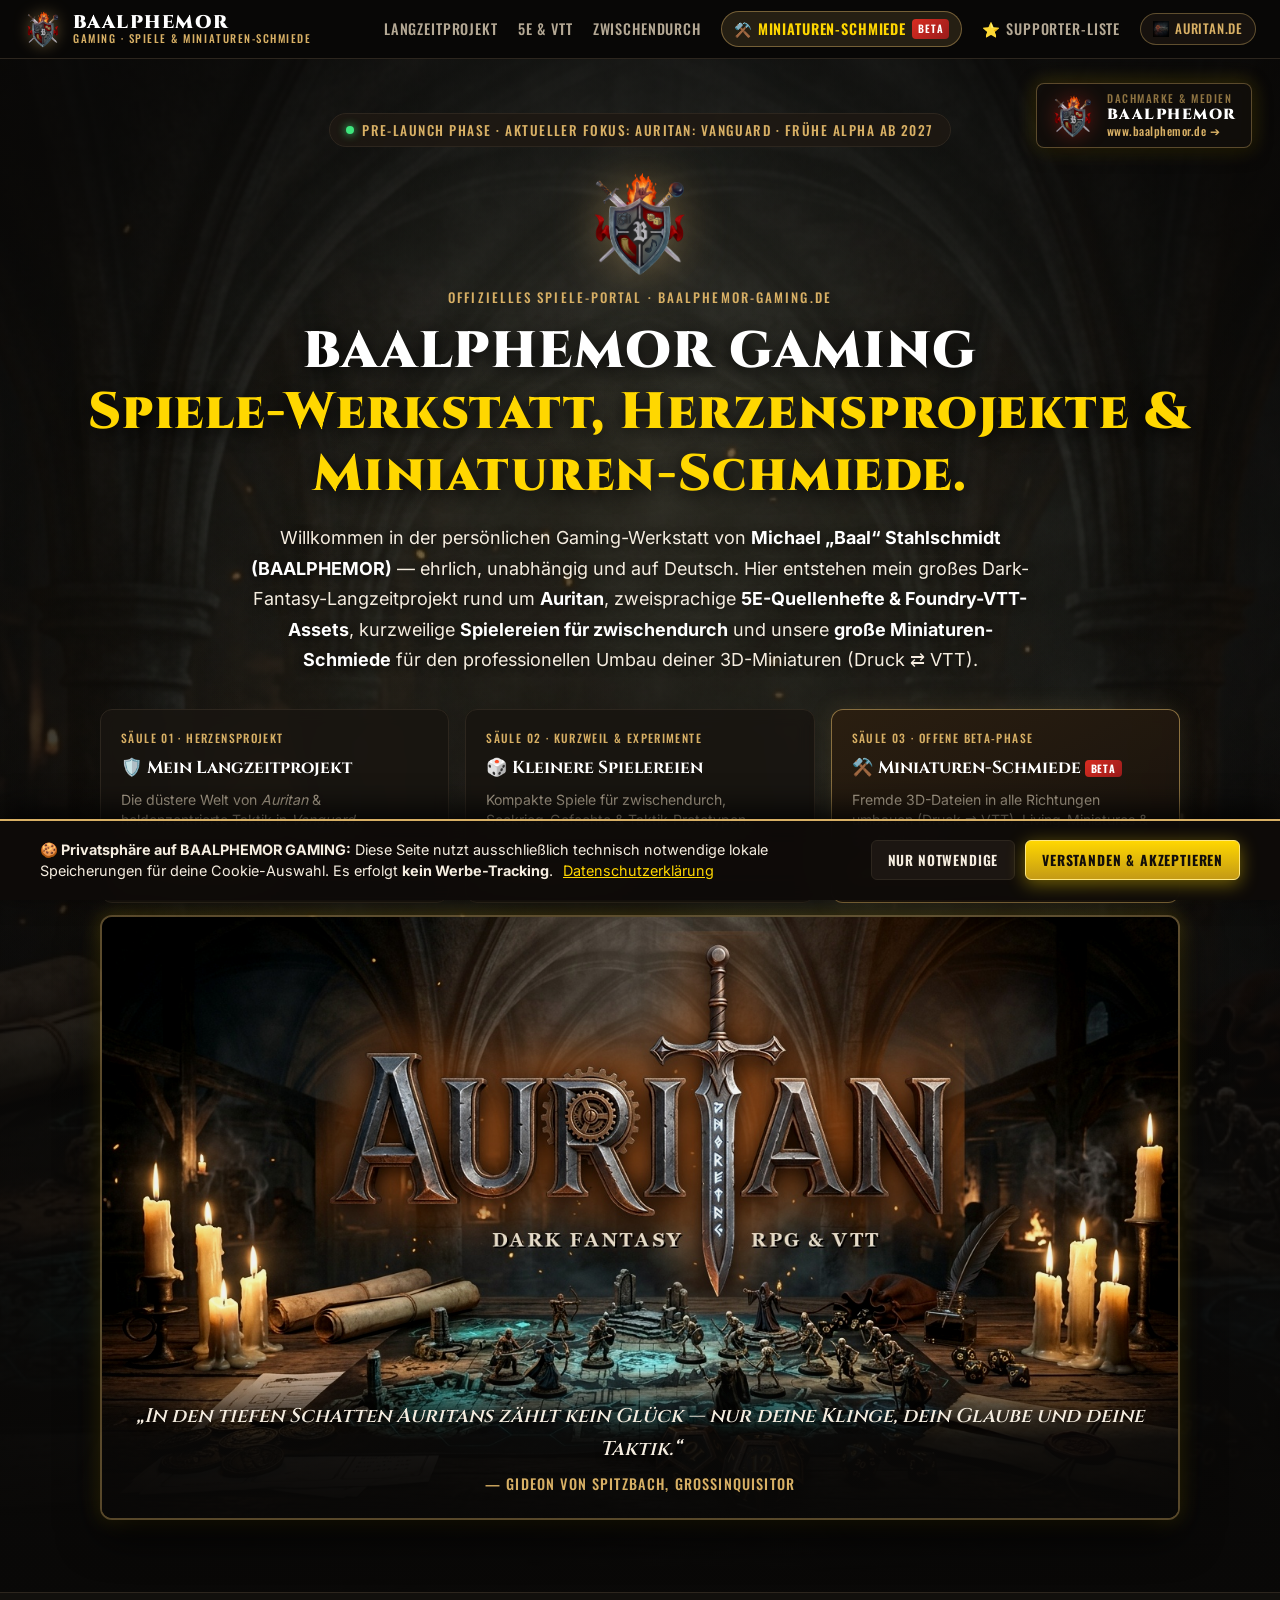
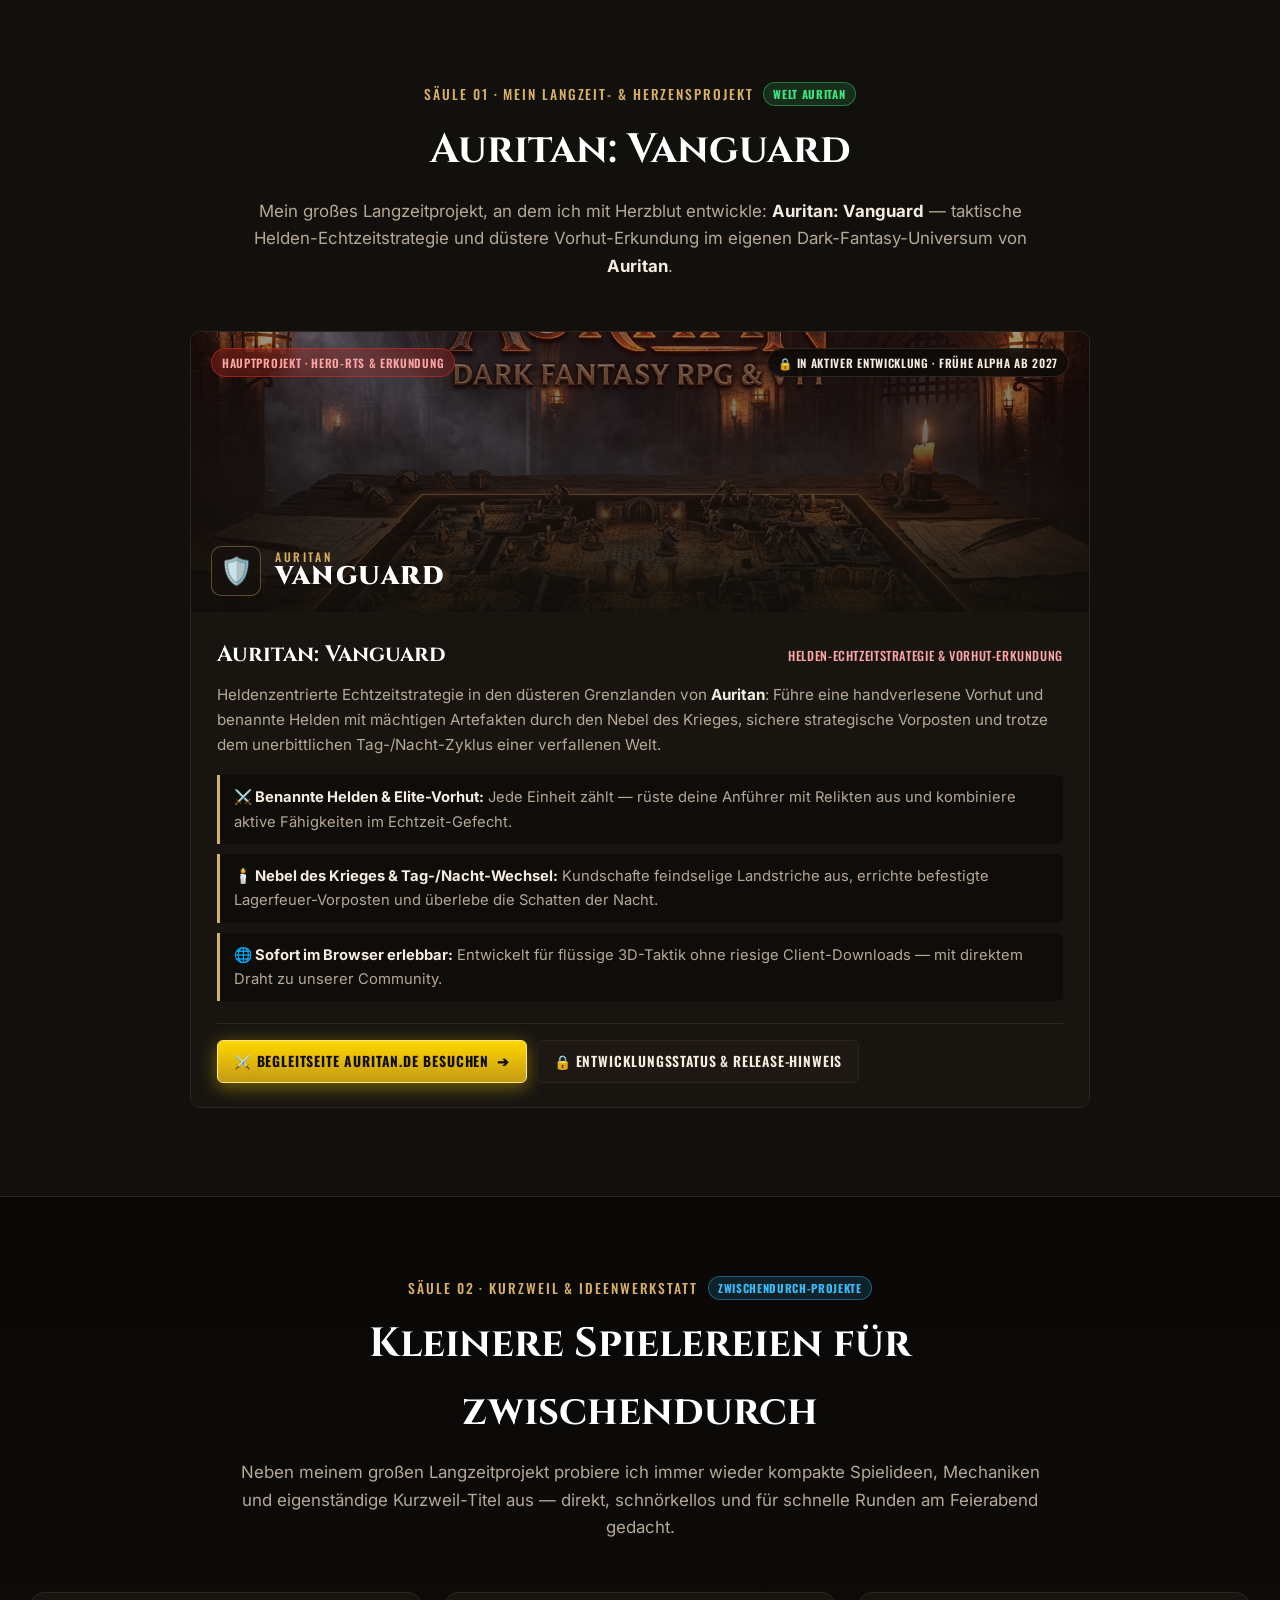
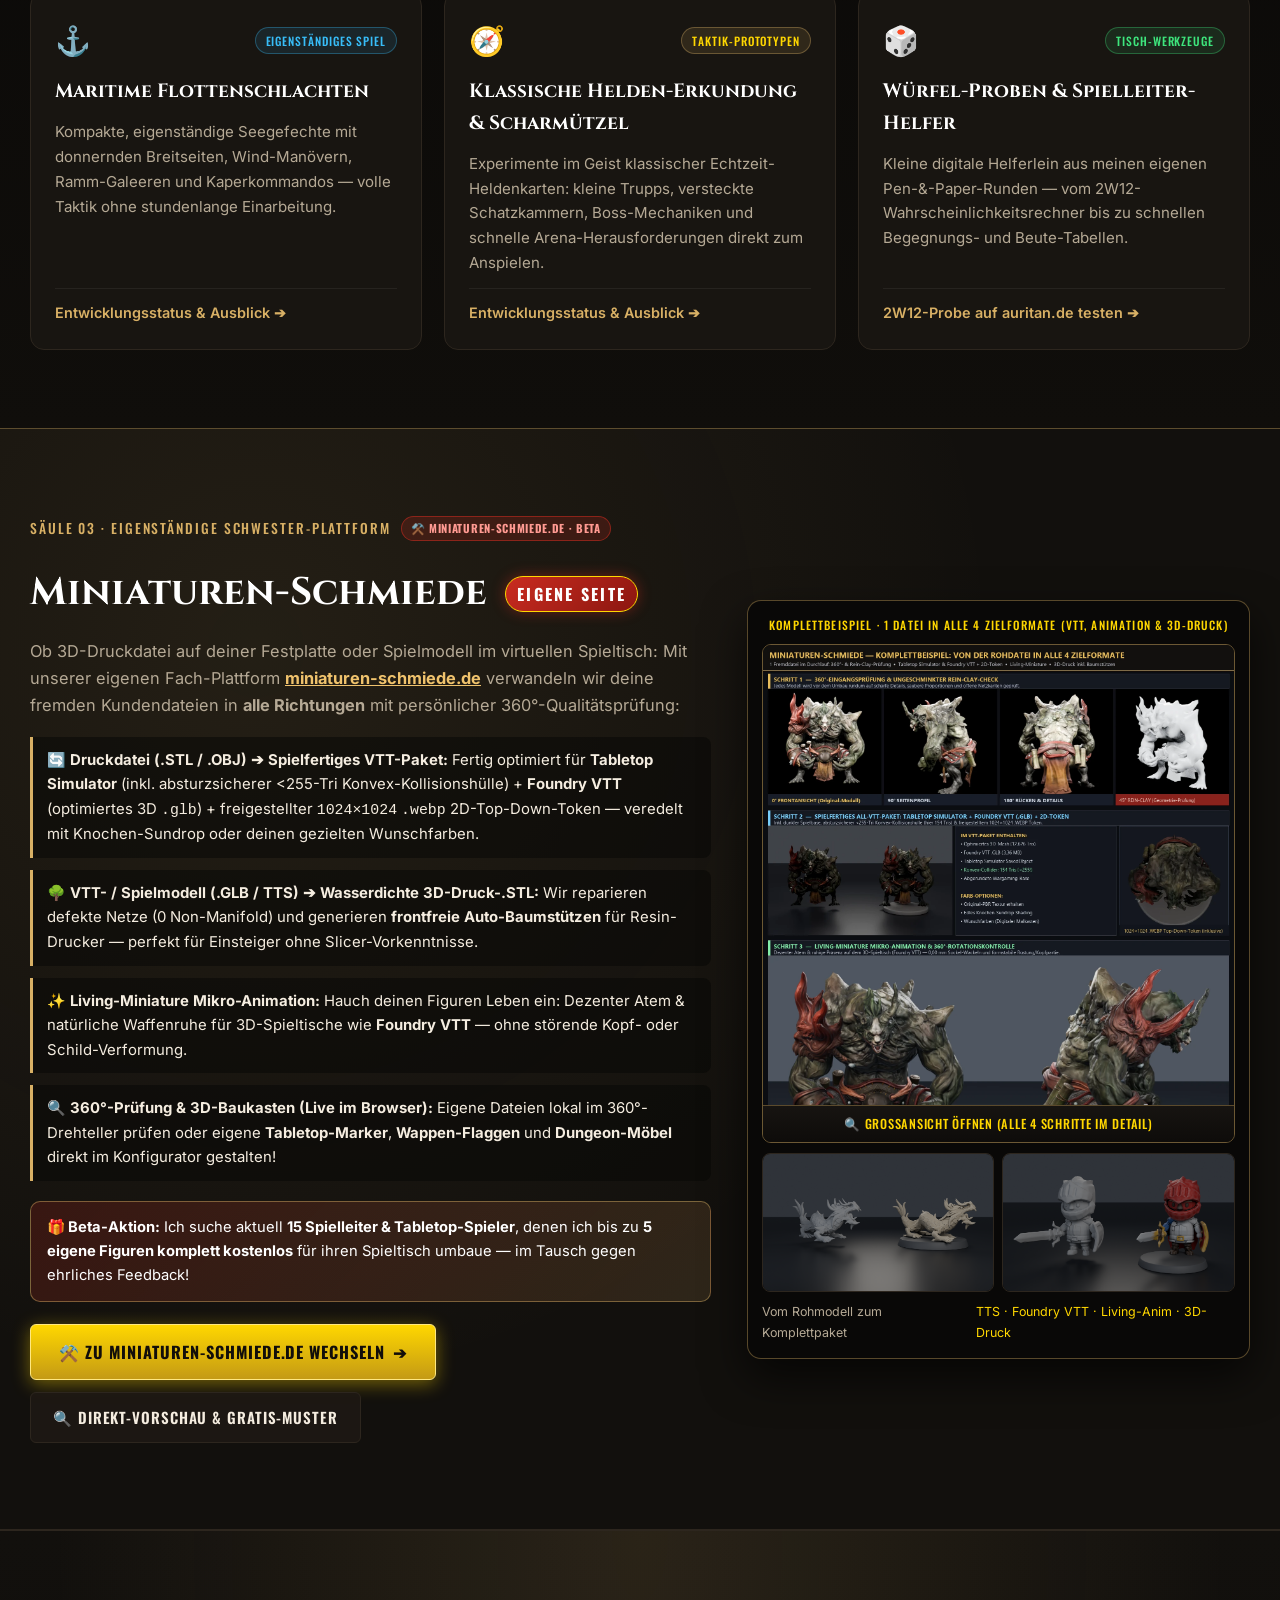
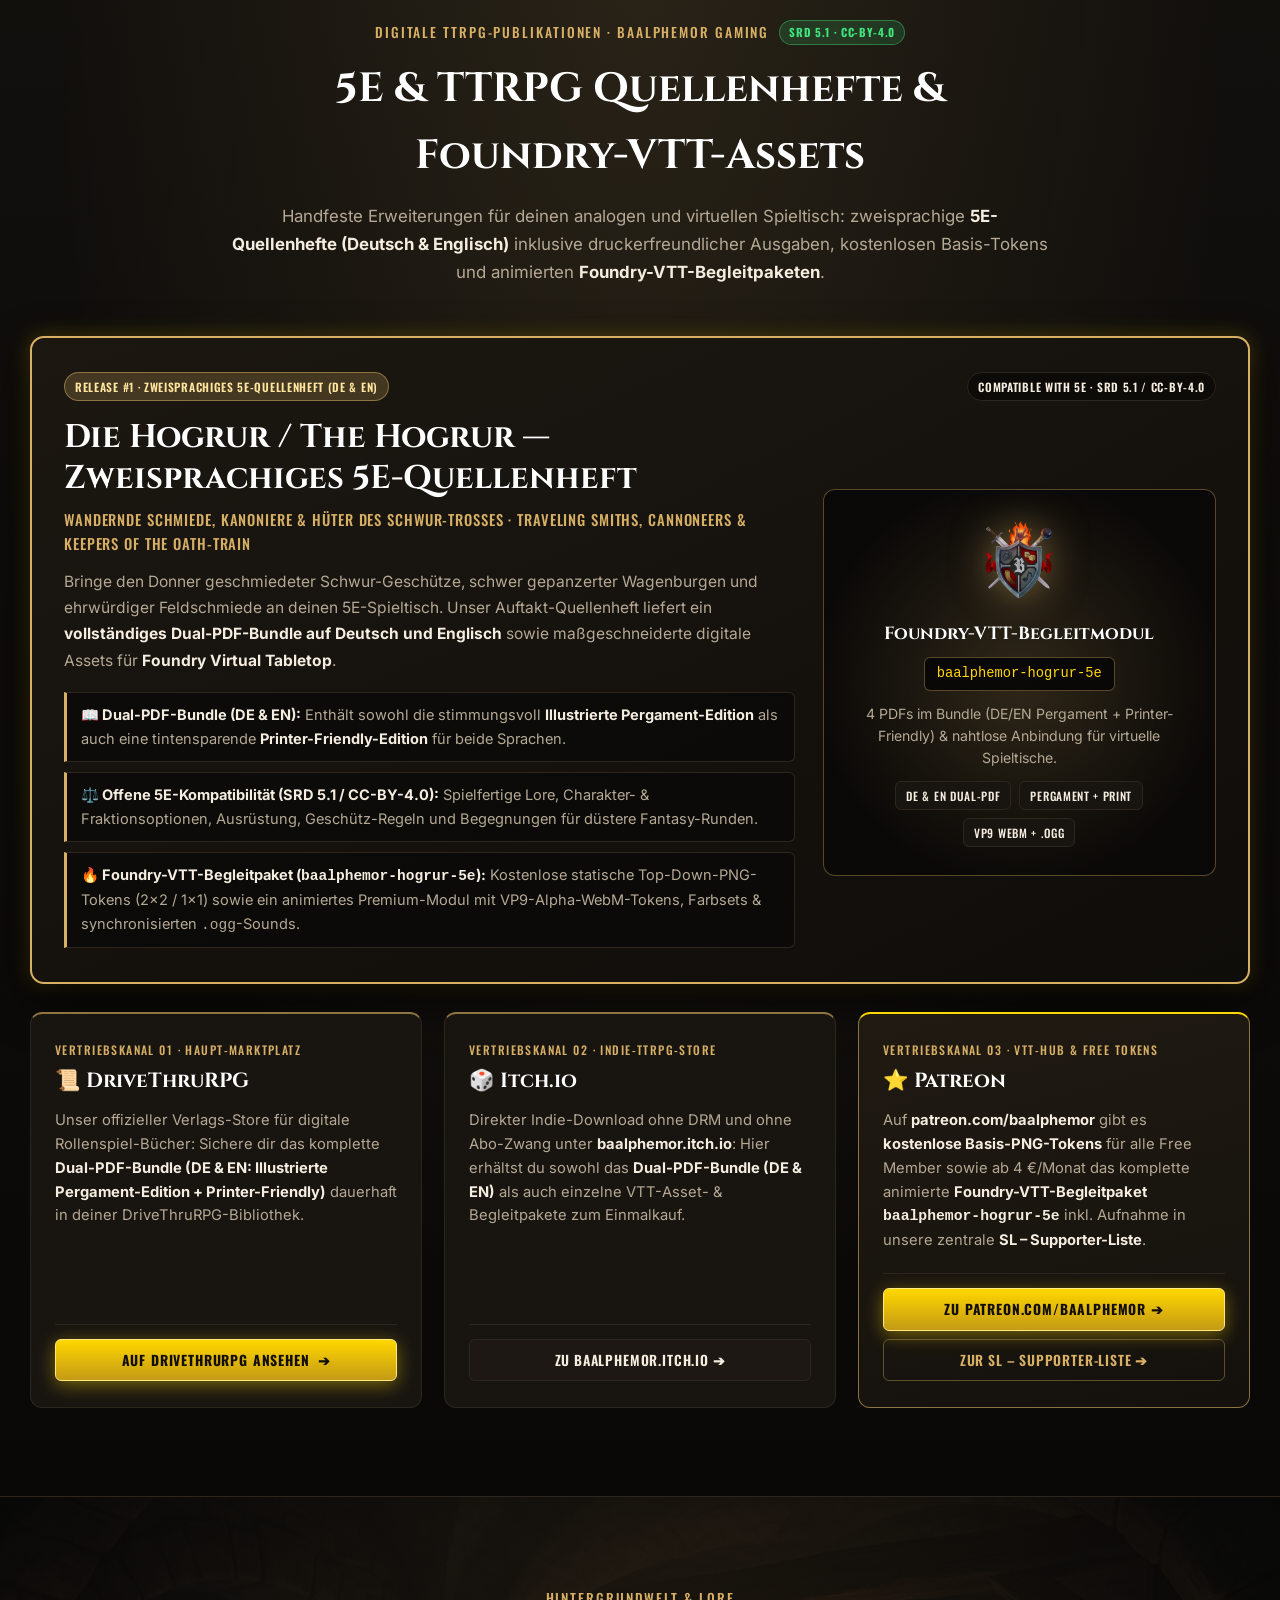
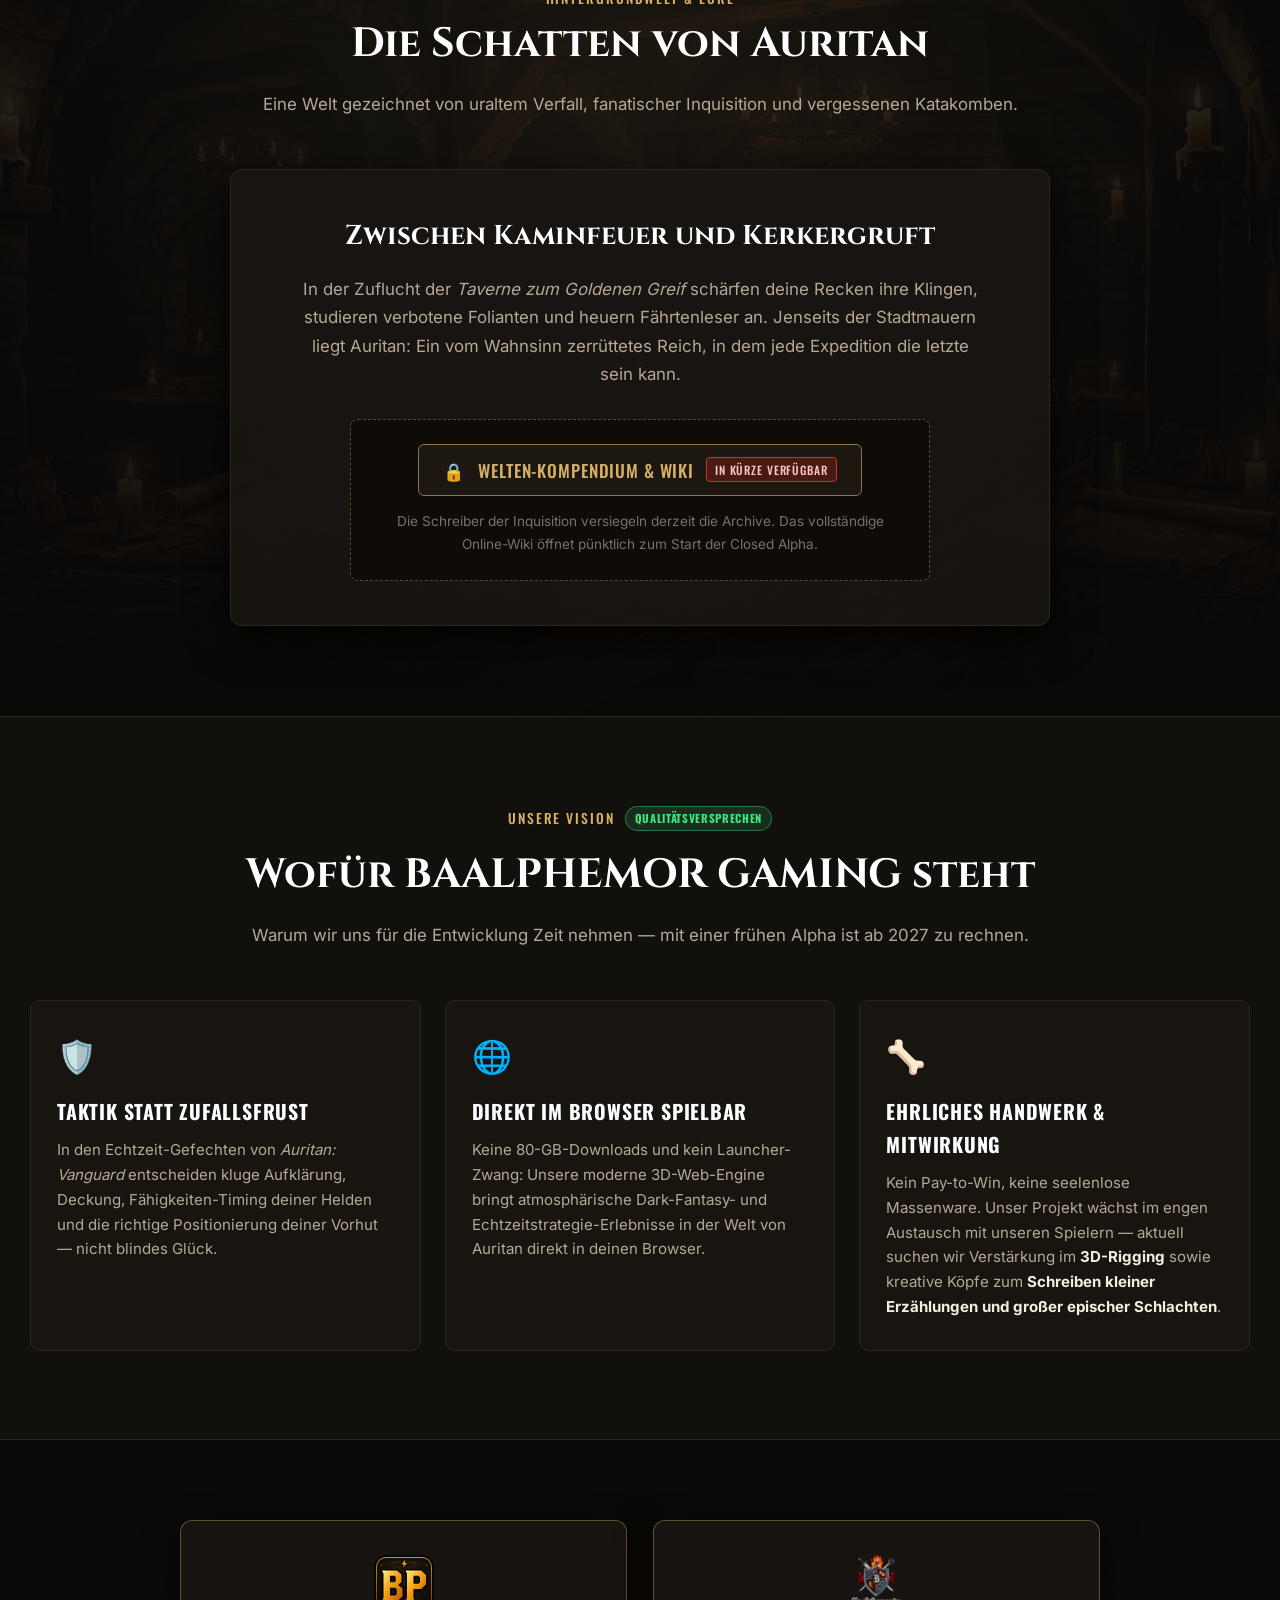
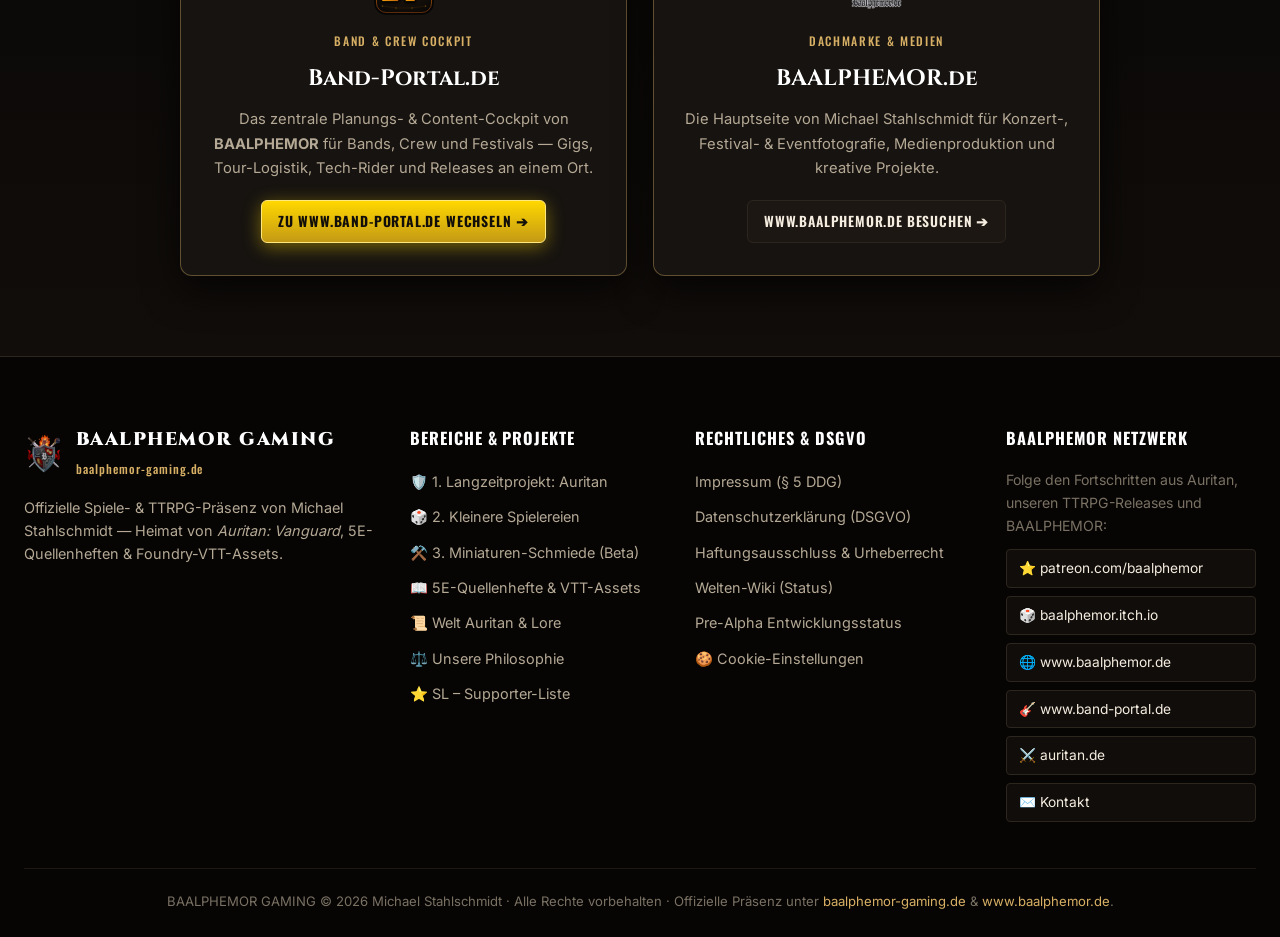
==== commit 3be4b211: "chore(portal): remove pre-launch waitlist from baalphemor-gaming.de" ====
--- a/index.html
+++ b/index.html
@@ -237,7 +237,6 @@
           <img src="assets/auritan_logo.png" alt="Auritan" class="nav-pill-shield">
           <span>AURITAN.DE</span>
         </a>
-        <a href="#alpha" class="nav-btn-highlight">Tester &amp; News</a>
       </nav>
 
       <!-- Mobile Hamburger -->
@@ -257,7 +256,6 @@
       <a href="#welt" class="mobile-link">Hintergrundwelt Auritan</a>
       <a href="#vision" class="mobile-link">Unsere Philosophie</a>
       <a href="https://www.baalphemor.de/supporter-liste/" target="_blank" rel="noopener" class="mobile-link">⭐ SL – Supporter-Liste (baalphemor.de) ➔</a>
-      <a href="#rigging-box" class="mobile-link">🤝 Mitwirken (Stories &amp; Erzählungen gesucht)</a>
       <a href="#" class="mobile-link" id="mobile-wiki-btn">📜 Wiki &amp; Chronik (In Kürze)</a>
       <a href="https://auritan.de" target="_blank" rel="noopener" class="mobile-link balphemor-special">
         <img src="assets/auritan_logo.png" alt="Auritan" style="width:22px; vertical-align:middle; margin-right:8px;">
@@ -266,7 +264,6 @@
       <a href="https://www.baalphemor.de" target="_blank" rel="noopener" class="mobile-link">
         🌐 Dachmarke www.baalphemor.de ➔
       </a>
-      <a href="#alpha" class="btn-primary mobile-link" style="text-align:center; margin-top:12px;">Tester werden / Mitwirken</a>
     </nav>
   </div>
 
@@ -334,7 +331,7 @@
           </a>
         </div>
 
-        <!-- Auritan Showcase Banner jetzt oben im Hero-Bereich (getauscht mit Anmelde-Panel) -->
+        <!-- Auritan Showcase Banner oben im Hero-Bereich -->
         <div class="hero-showcase-wrap">
           <div class="showcase-frame">
             <img src="assets/meta_cover_banner_v2.jpg" alt="Auritan Dark Fantasy Showcase Banner" class="showcase-banner-img">
@@ -343,150 +340,6 @@
               <span class="quote-author">— Gideon von Spitzbach, Großinquisitor</span>
             </div>
           </div>
-        </div>
-      </div>
-    </section>
-
-    <!-- ========================================================
-         PRE-LAUNCH VORMERKUNG PANEL (GETAUSCHT UNTER DAS AURITAN BANNER)
-         ======================================================== -->
-    <section class="lead-capture-section">
-      <div class="section-container">
-        <!-- Primary Pre-Launch Vormerkung Box (inkl. 3D-Rigging Suche) -->
-        <div class="lead-box" id="alpha">
-          <div class="lead-box-header">
-            <span class="section-kicker">PRE-LAUNCH VORMERKUNG</span>
-            <h2>📬 Werde Teil von BAALPHEMOR GAMING</h2>
-            <p>
-              Trage dich unverbindlich ein, um Entwicklungs-Depeschen zu <strong>Auritan: Vanguard</strong> und deine Einladung zu den ersten geschlossenen Spieltests zu erhalten.
-            </p>
-          </div>
-
-          <form class="lead-form" id="portal-signup-form">
-            <div class="lead-input-row">
-              <div class="lead-input-fields">
-                <input type="text" id="portal-name-input" placeholder="Dein Name / Alias (optional)" autocomplete="name" maxlength="120">
-                <input type="email" id="portal-email-input" placeholder="Deine E-Mail-Adresse eintragen..." required autocomplete="email">
-              </div>
-              <input type="text" name="website" id="portal-hp-website" tabindex="-1" autocomplete="off" aria-hidden="true" style="position:absolute; left:-9999px; opacity:0; pointer-events:none;">
-              <button type="submit" class="btn-primary">
-                <span>Vormerken</span>
-                <span class="btn-arrow">➔</span>
-              </button>
-            </div>
-
-            <div class="lead-intro-note-wrap">
-              <label for="portal-intro-note" class="lead-intro-note-label">💬 <strong>Kurz zu dir (optional):</strong> Wer bist du, wie hast du Auritan gefunden und was interessiert dich an dem Projekt?</label>
-              <textarea id="portal-intro-note" rows="2" maxlength="1000" placeholder="Alles optional — z. B. wer du bist, wie du auf Auritan gestoßen bist und was dich am Projekt besonders interessiert ..."></textarea>
-            </div>
-
-            <!-- Die 2 Haupt-Optionen -->
-            <div class="lead-options-grid">
-              <label class="lead-option-label">
-                <input type="checkbox" name="lead_type" value="Newsletter (Auritan-Depesche)" checked>
-                <span class="custom-checkbox"></span>
-                <span class="option-content">
-                  <strong>1. Entwickler-Newsletter</strong>
-                  <span class="option-desc">Neuigkeiten, Artworks, Lore &amp; Meilensteine aus Auritan</span>
-                </span>
-              </label>
-
-              <label class="lead-option-label">
-                <input type="checkbox" name="lead_type" value="Closed-Playtester (Frühe Alpha ab 2027)" checked>
-                <span class="custom-checkbox"></span>
-                <span class="option-content">
-                  <strong>2. Interesse als Playtester</strong>
-                  <span class="option-desc">Früher Zugang zur kommenden Alpha von Auritan: Vanguard &amp; Feedback</span>
-                </span>
-              </label>
-            </div>
-
-            <!-- Punkt 3: Mitwirken gesucht (Storywriting) -->
-            <div class="rigging-callout-box" id="rigging-box">
-              <div class="collab-stack">
-                <label class="lead-option-label rigging-option-label" id="story-box">
-                  <input type="checkbox" id="opt-story" name="lead_type" value="Mitwirken: Stories, kleine Erzählungen & epische Schlachten">
-                  <span class="custom-checkbox"></span>
-                  <span class="option-content">
-                    <span class="rigging-title-row">
-                      <strong>🖋️ 3. Mitwirken: Stories, kleine Erzählungen &amp; epische Schlachten</strong>
-                      <span class="rigging-badge">UNTERSTÜTZUNG GESUCHT</span>
-                    </span>
-                    <span class="option-desc">
-                      Wir suchen jemanden, der mitwirkt, <strong>Stories zu schreiben</strong> — und Freude an <strong>kleinen, atmosphärischen Erzählungen</strong> ebenso hat wie an den <strong>großen, epischen Schlachten</strong> in Auritan! Hake diese Option an oder schreib direkt an <a href="mailto:info@baalphemor.de?subject=Storywriting%20%26%20Erz%C3%A4hlungen%20%E2%80%94%20BAALPHEMOR%20GAMING">info@baalphemor.de</a>!
-                    </span>
-                  </span>
-                </label>
-              </div>
-
-              <div class="rigging-details-wrap" id="rigging-details-wrap">
-                <input type="text" id="portal-rigging-note" placeholder="Optional: Kurze Notiz (z. B. liebste Story-Themen, Leseprobe oder Portfolio-Link)...">
-              </div>
-            </div>
-
-            <!-- Aktuelles Fokus-Projekt (weitere Auritan-Titel vorerst ausgeblendet) -->
-            <p class="lead-sublabel">Aktuelles Fokus-Projekt in Entwicklung:</p>
-            <div class="lead-options-single">
-              <!-- VORERST AUSGEBLENDET (für spätere Phasen im Code erhalten):
-              <label class="lead-option-label">
-                <input type="checkbox" name="game_interest" value="Auritan: Grid of Fate">
-                <span class="custom-checkbox"></span>
-                <span class="option-content">
-                  <strong>⚔️ Auritan: Grid of Fate</strong>
-                  <span class="option-desc">Taktisches Hex-Rollenspiel (2W12)</span>
-                </span>
-              </label>
-
-              <label class="lead-option-label">
-                <input type="checkbox" name="game_interest" value="Auritan: Broadside">
-                <span class="custom-checkbox"></span>
-                <span class="option-content">
-                  <strong>⚓ Auritan: Broadside</strong>
-                  <span class="option-desc">Eigenständiges Seekriegs- & Flottenspiel</span>
-                </span>
-              </label>
-
-              <label class="lead-option-label">
-                <input type="checkbox" name="game_interest" value="Auritan: Empires">
-                <span class="custom-checkbox"></span>
-                <span class="option-content">
-                  <strong>🏰 Auritan: Empires</strong>
-                  <span class="option-desc">4X Imperienbau & Regiments-Schlachten</span>
-                </span>
-              </label>
-              -->
-
-              <label class="lead-option-label">
-                <input type="checkbox" name="game_interest" value="Auritan: Vanguard" checked>
-                <span class="custom-checkbox"></span>
-                <span class="option-content">
-                  <strong>🛡️ Auritan: Vanguard (Langzeitprojekt)</strong>
-                  <span class="option-desc">Helden-Erkundung &amp; Echtzeit-Taktik in den Grenzlanden von Auritan</span>
-                </span>
-              </label>
-
-              <label class="lead-option-label" style="margin-top: 10px;">
-                <input type="checkbox" name="game_interest" value="Miniaturen-Schmiede (Beta &amp; 3D-Baukasten)">
-                <span class="custom-checkbox"></span>
-                <span class="option-content">
-                  <strong>⚒️ Miniaturen-Schmiede &amp; 3D-Baukasten (Beta)</strong>
-                  <span class="option-desc">Dateien umbauen (Druck ⇄ VTT), Living Miniature, Sundrop &amp; 3D-Baukasten für TTS / Foundry VTT</span>
-                </span>
-              </label>
-            </div>
-
-            <div class="tester-timeline-notice">
-              <span class="notice-icon">⏳</span>
-              <span class="notice-text">
-                <strong>Zeitplan-Hinweis:</strong> <em>Auritan: Vanguard</em> befindet sich derzeit in der geschlossenen Entwicklung. Mit einer frühen Alpha ist ab <strong>2027</strong> zu rechnen.
-              </span>
-            </div>
-
-            <p class="lead-footnote">
-              🔒 100 % vertraulich &amp; werbefrei · Jederzeit mit 1 Klick widerrufbar · Siehe <a href="#" class="modal-trigger" data-modal="modal-datenschutz">Datenschutzerklärung</a>.
-            </p>
-            <div class="lead-feedback" id="portal-lead-feedback" role="alert" aria-live="polite"></div>
-          </form>
         </div>
       </div>
     </section>
@@ -535,7 +388,7 @@
                   <span>2W12-Probe auf auritan.de testen</span>
                   <span>➔</span>
                 </a>
-                <a href="#alpha" class="btn-secondary btn-sm">📬 Als Tester vormerken</a>
+                <button type="button" class="btn-secondary btn-sm locked-portal-trigger">🔒 Entwicklungsstatus</button>
               </div>
             </div>
           </article>
@@ -565,7 +418,6 @@
               </p>
               <div class="game-card-actions">
                 <button type="button" class="btn-secondary btn-sm locked-portal-trigger">🔒 Entwicklungsstatus & Release-Hinweis</button>
-                <a href="#alpha" class="btn-outline-gold btn-sm">📬 Für Flotten-Playtest vormerken</a>
               </div>
             </div>
           </article>
@@ -595,7 +447,6 @@
               </p>
               <div class="game-card-actions">
                 <button type="button" class="btn-secondary btn-sm locked-portal-trigger">🔒 Entwicklungsstatus & Release-Hinweis</button>
-                <a href="#alpha" class="btn-outline-gold btn-sm">📬 Für Strategie-Playtest vormerken</a>
               </div>
             </div>
           </article>
@@ -630,12 +481,12 @@
               <ul class="vanguard-pillars-list">
                 <li><strong>⚔️ Benannte Helden &amp; Elite-Vorhut:</strong> Jede Einheit zählt — rüste deine Anführer mit Relikten aus und kombiniere aktive Fähigkeiten im Echtzeit-Gefecht.</li>
                 <li><strong>🕯️ Nebel des Krieges &amp; Tag-/Nacht-Wechsel:</strong> Kundschafte feindselige Landstriche aus, errichte befestigte Lagerfeuer-Vorposten und überlebe die Schatten der Nacht.</li>
-                <li><strong>🌐 Sofort im Browser erlebbar:</strong> Entwickelt für flüssige 3D-Taktik ohne riesige Client-Downloads — mit direktem Draht zu unserer Tester-Community.</li>
+                <li><strong>🌐 Sofort im Browser erlebbar:</strong> Entwickelt für flüssige 3D-Taktik ohne riesige Client-Downloads — mit direktem Draht zu unserer Community.</li>
               </ul>
 
               <div class="game-card-actions">
-                <a href="#alpha" class="btn-primary btn-sm">
-                  <span>📬 Jetzt für Vanguard-Playtest vormerken</span>
+                <a href="https://auritan.de" target="_blank" rel="noopener" class="btn-primary btn-sm">
+                  <span>⚔️ Begleitseite auritan.de besuchen</span>
                   <span>➔</span>
                 </a>
                 <button type="button" class="btn-secondary btn-sm locked-portal-trigger">
@@ -675,7 +526,7 @@
               Kompakte, eigenständige Seegefechte mit donnernden Breitseiten, Wind-Manövern, Ramm-Galeeren und Kaperkommandos — volle Taktik ohne stundenlange Einarbeitung.
             </p>
             <div class="mini-card-footer">
-              <a href="#alpha" class="mini-link">Für frühe Testrunden vormerken ➔</a>
+              <a href="#" class="mini-link locked-portal-trigger">Entwicklungsstatus &amp; Ausblick ➔</a>
             </div>
           </article>
 
@@ -689,7 +540,7 @@
               Experimente im Geist klassischer Echtzeit-Heldenkarten: kleine Trupps, versteckte Schatzkammern, Boss-Mechaniken und schnelle Arena-Herausforderungen direkt zum Anspielen.
             </p>
             <div class="mini-card-footer">
-              <a href="#alpha" class="mini-link">Neuigkeiten per Depesche erhalten ➔</a>
+              <a href="#" class="mini-link locked-portal-trigger">Entwicklungsstatus &amp; Ausblick ➔</a>
             </div>
           </article>
 
@@ -1014,7 +865,6 @@
           <li><a href="#welt">📜 Welt Auritan &amp; Lore</a></li>
           <li><a href="#vision">⚖️ Unsere Philosophie</a></li>
           <li><a href="https://www.baalphemor.de/supporter-liste/" target="_blank" rel="noopener">⭐ SL – Supporter-Liste</a></li>
-          <li><a href="#alpha">📬 Playtester-Vormerkung</a></li>
         </ul>
       </div>
 
@@ -1070,10 +920,10 @@
           <strong>Halt ein, Kommandant!</strong> Unser aktuelles Hauptprojekt <strong>Auritan: Vanguard</strong> unter dem Dach von <strong>BAALPHEMOR GAMING</strong> befindet sich derzeit in der geschlossenen Entwicklung und ist noch nicht öffentlich spielbar.
         </p>
         <p style="margin-top: 12px;">
-          Mit einer frühen Alpha für ausgewählte Playtester ist ab <strong>2027</strong> zu rechnen. Trage dich jetzt unverbindlich in die Vormerkliste ein, um rechtzeitig deine Einladung zu erhalten!
+          Mit einer frühen Alpha ist ab <strong>2027</strong> zu rechnen. Einblicke und Meilensteine teilen wir fortlaufend auf unseren Kanälen sowie unter <a href="https://auritan.de" target="_blank" rel="noopener">auritan.de</a>.
         </p>
         <div style="text-align:center; margin-top:22px; display:flex; flex-direction:column; align-items:center; gap:10px;">
-          <a href="#alpha" class="btn-primary modal-action-btn">Jetzt als Playtester vormerken ➔</a>
+          <button type="button" class="btn-primary modal-action-btn">Verstanden</button>
         </div>
       </div>
     </div>
@@ -1094,13 +944,10 @@
           <strong>Halt ein, Wanderer!</strong> Die Folianten und Chroniken der Inquisition werden derzeit von den Archivaren überarbeitet.
         </p>
         <p>
-          Das offizielle <strong>Online-Kompendium &amp; Welten-Wiki</strong> zu Helden, Fraktionen, Vorhut-Einheiten, Bestiarium und der Geschichte von <strong>Auritan</strong> wird pünktlich zum Start der <strong>Closed Alpha</strong> freigeschaltet.
-        </p>
-        <p style="margin-top: 16px;">
-          Trage dich in die Vormerkung ein (mit einer frühen Alpha ist ab 2027 zu rechnen), um als einer der Ersten Zugriff auf die Archive zu erhalten.
+          Das offizielle <strong>Online-Kompendium &amp; Welten-Wiki</strong> zu Helden, Fraktionen, Vorhut-Einheiten, Bestiarium und der Geschichte von <strong>Auritan</strong> wird pünktlich zum Start der <strong>Closed Alpha</strong> (ab <strong>2027</strong>) freigeschaltet.
         </p>
         <div style="text-align:center; margin-top:24px; display:flex; flex-direction:column; align-items:center; gap:10px;">
-          <a href="#alpha" class="btn-primary modal-action-btn">Jetzt vormerken ➔</a>
+          <button type="button" class="btn-primary modal-action-btn">Verstanden</button>
         </div>
       </div>
     </div>
@@ -1114,7 +961,7 @@
         <button class="modal-close" aria-label="Schließen">&times;</button>
       </div>
       <div class="modal-body">
-        <p class="legal-stand" style="color: var(--text-muted); font-size: 0.9rem; margin-bottom: 1rem;">Stand: 18. November 2026</p>
+        <p class="legal-stand" style="color: var(--text-muted); font-size: 0.9rem; margin-bottom: 1rem;">Stand: 19. November 2026</p>
         <h4>Angaben gemäß § 5 DDG (Digitale-Dienste-Gesetz):</h4>
         <p>
           <strong>Michael Stahlschmidt</strong> (BAALPHEMOR)<br>
@@ -1159,7 +1006,7 @@
         <button class="modal-close" aria-label="Schließen">&times;</button>
       </div>
       <div class="modal-body">
-        <p class="legal-stand" style="color: var(--text-muted); font-size: 0.9rem; margin-bottom: 1rem;">Stand: 18. November 2026 · Informationen gemäß Art. 13 &amp; 14 DSGVO</p>
+        <p class="legal-stand" style="color: var(--text-muted); font-size: 0.9rem; margin-bottom: 1rem;">Stand: 19. November 2026 · Informationen gemäß Art. 13 &amp; 14 DSGVO</p>
 
         <h4>1. Verantwortlicher</h4>
         <p>
@@ -1172,16 +1019,16 @@
 
         <h4>2. Hosting &amp; Auslieferung dieser Website</h4>
         <p>
-          Diese Pre-Launch-Seite für <strong>BAALPHEMOR GAMING</strong> und die Spielewelt <em>Auritan</em> wird über <strong>GitHub Pages</strong> (GitHub, Inc., USA – EU-US Data Privacy Framework) ausgeliefert; DNS und CDN können über <strong>Cloudflare</strong> (Cloudflare, Inc. / Cloudflare Germany GmbH, München – EU-US Data Privacy Framework) erfolgen.
+          Diese Website für <strong>BAALPHEMOR GAMING</strong> und die Spielewelt <em>Auritan</em> wird über <strong>GitHub Pages</strong> (GitHub, Inc., USA – EU-US Data Privacy Framework) ausgeliefert; DNS und CDN können über <strong>Cloudflare</strong> (Cloudflare, Inc. / Cloudflare Germany GmbH, München – EU-US Data Privacy Framework) erfolgen.
           Die interaktive Web-App <em>Auritan</em> wird zusätzlich über <strong>Vercel Inc.</strong> (Covina, CA, USA – EU-US Data Privacy Framework &amp; Standardvertragsklauseln) bereitgestellt.
           Beim Aufruf werden technisch erforderliche Verbindungs- und Server-Logdaten verarbeitet.
           Rechtsgrundlage: Art. 6 Abs. 1 lit. f DSGVO.
         </p>
 
-        <h4>3. Zentrale Warteschlange, Alpha-Vormerkung &amp; Newsletter</h4>
-        <p>
-          Bei freiwilliger Vormerkung, Playtester-Interesse (z. B. 3D-Rigging, Storywriting), Newsletter (z. B. „Die Balurea-Depesche“) oder zentraler Warteschlange verarbeiten wir E-Mail-Adresse, optional Namen, Interessensgebiete und Quelle über das BAALPHEMOR-Backend (Vercel Serverless &amp; verschlüsselte EU-Datenbank <strong>Upstash Redis</strong>, Upstash, Inc., Region Frankfurt/EU).
-          Rechtsgrundlage: Art. 6 Abs. 1 lit. a DSGVO. Widerruf und Abmeldung jederzeit per E-Mail an <a href="mailto:info@baalphemor.de">info@baalphemor.de</a> oder Abmeldelink im Newsletter (Art. 7 Abs. 3 DSGVO).
+        <h4>3. Kontaktaufnahme &amp; Projekt-Anfragen (z. B. Miniaturen-Schmiede)</h4>
+        <p>
+          Bei direkter Kontaktaufnahme per E-Mail an <a href="mailto:info@baalphemor.de">info@baalphemor.de</a> oder über das Projekt-/Beta-Anfrageformular der <strong>Miniaturen-Schmiede</strong> verarbeiten wir deine angegebenen Kontaktdaten und Projektangaben ausschließlich zur Bearbeitung deiner Anfrage über das verschlüsselte BAALPHEMOR-Backend (Region Frankfurt/EU).
+          Rechtsgrundlage: Art. 6 Abs. 1 lit. b bzw. lit. a DSGVO. Widerruf und Löschung jederzeit per E-Mail an <a href="mailto:info@baalphemor.de">info@baalphemor.de</a> (Art. 7 Abs. 3 DSGVO).
         </p>
 
         <h4>4. Externe Vertriebsplattformen, Patreon &amp; SL – Supporter-Liste</h4>
@@ -1191,7 +1038,7 @@
 
         <h4>5. Kein Werbe-Tracking &amp; lokale Speicherung</h4>
         <p>
-          Kein Google Analytics, kein Meta-Pixel, keine Profiling-Cookies. Technisch notwendige <code>localStorage</code>-Speicherung (§ 25 Abs. 2 Nr. 2 TDDDG) für Cookie-Einwilligung und lokale Vormerkung.
+          Kein Google Analytics, kein Meta-Pixel, keine Profiling-Cookies. Technisch notwendige <code>localStorage</code>-Speicherung (§ 25 Abs. 2 Nr. 2 TDDDG) ausschließlich für deine Cookie-Einwilligung.
         </p>
 
         <h4>6. Betroffenenrechte &amp; Aufsichtsbehörde</h4>
@@ -1240,7 +1087,7 @@
     <div class="cookie-content">
       <div class="cookie-text">
         <strong>🍪 Privatsphäre auf BAALPHEMOR GAMING:</strong>
-        Diese Pre-Launch-Seite nutzt ausschließlich technisch notwendige lokale Speicherungen (Speichern deiner Cookie-Wahl sowie lokale Sicherung deiner Vormerkung). Es erfolgt <strong>kein Werbe-Tracking</strong>.
+        Diese Seite nutzt ausschließlich technisch notwendige lokale Speicherungen für deine Cookie-Auswahl. Es erfolgt <strong>kein Werbe-Tracking</strong>.
         <a href="#" class="modal-trigger cookie-link" data-modal="modal-datenschutz">Datenschutzerklärung</a>
       </div>
       <div class="cookie-buttons">
@@ -1250,6 +1097,6 @@
     </div>
   </div>
 
-  <script src="script.js?v=20261113_ms1"></script>
+  <script src="script.js?v=20261119_nw1"></script>
 </body>
 </html>
